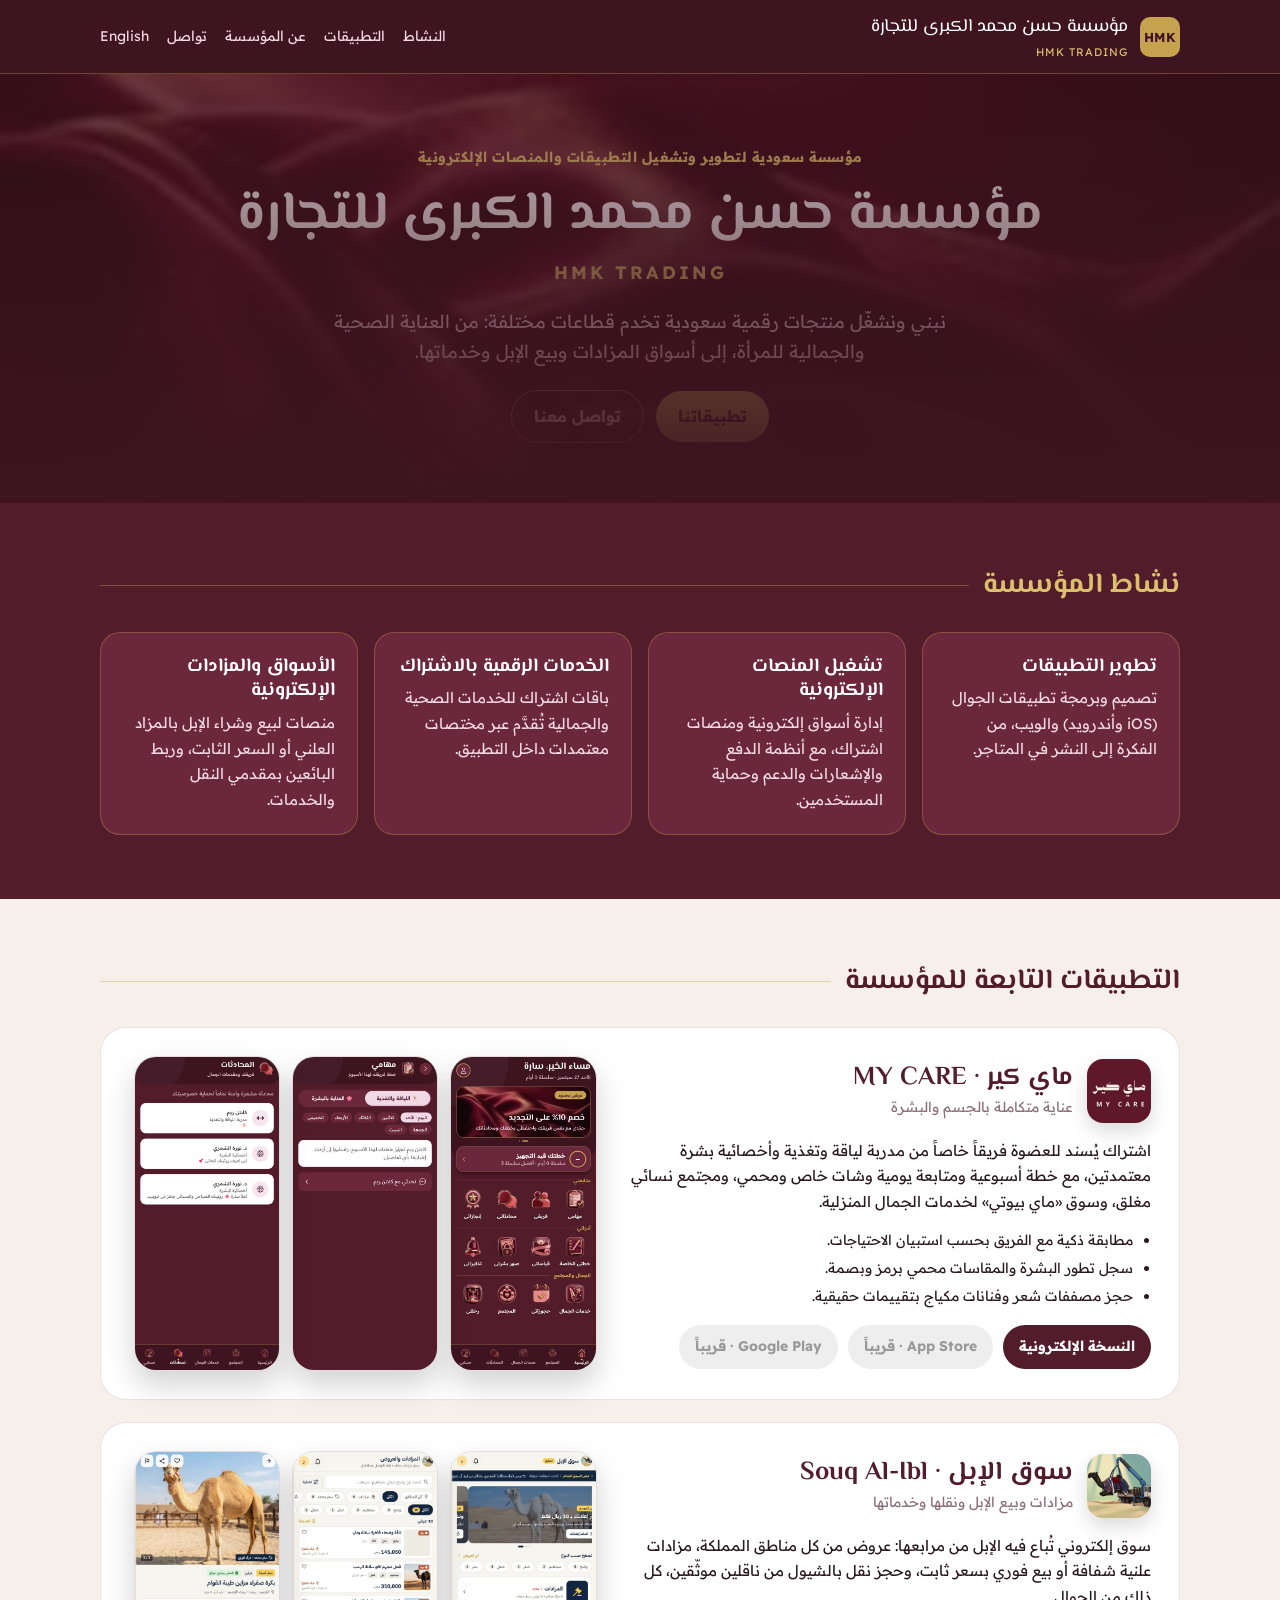
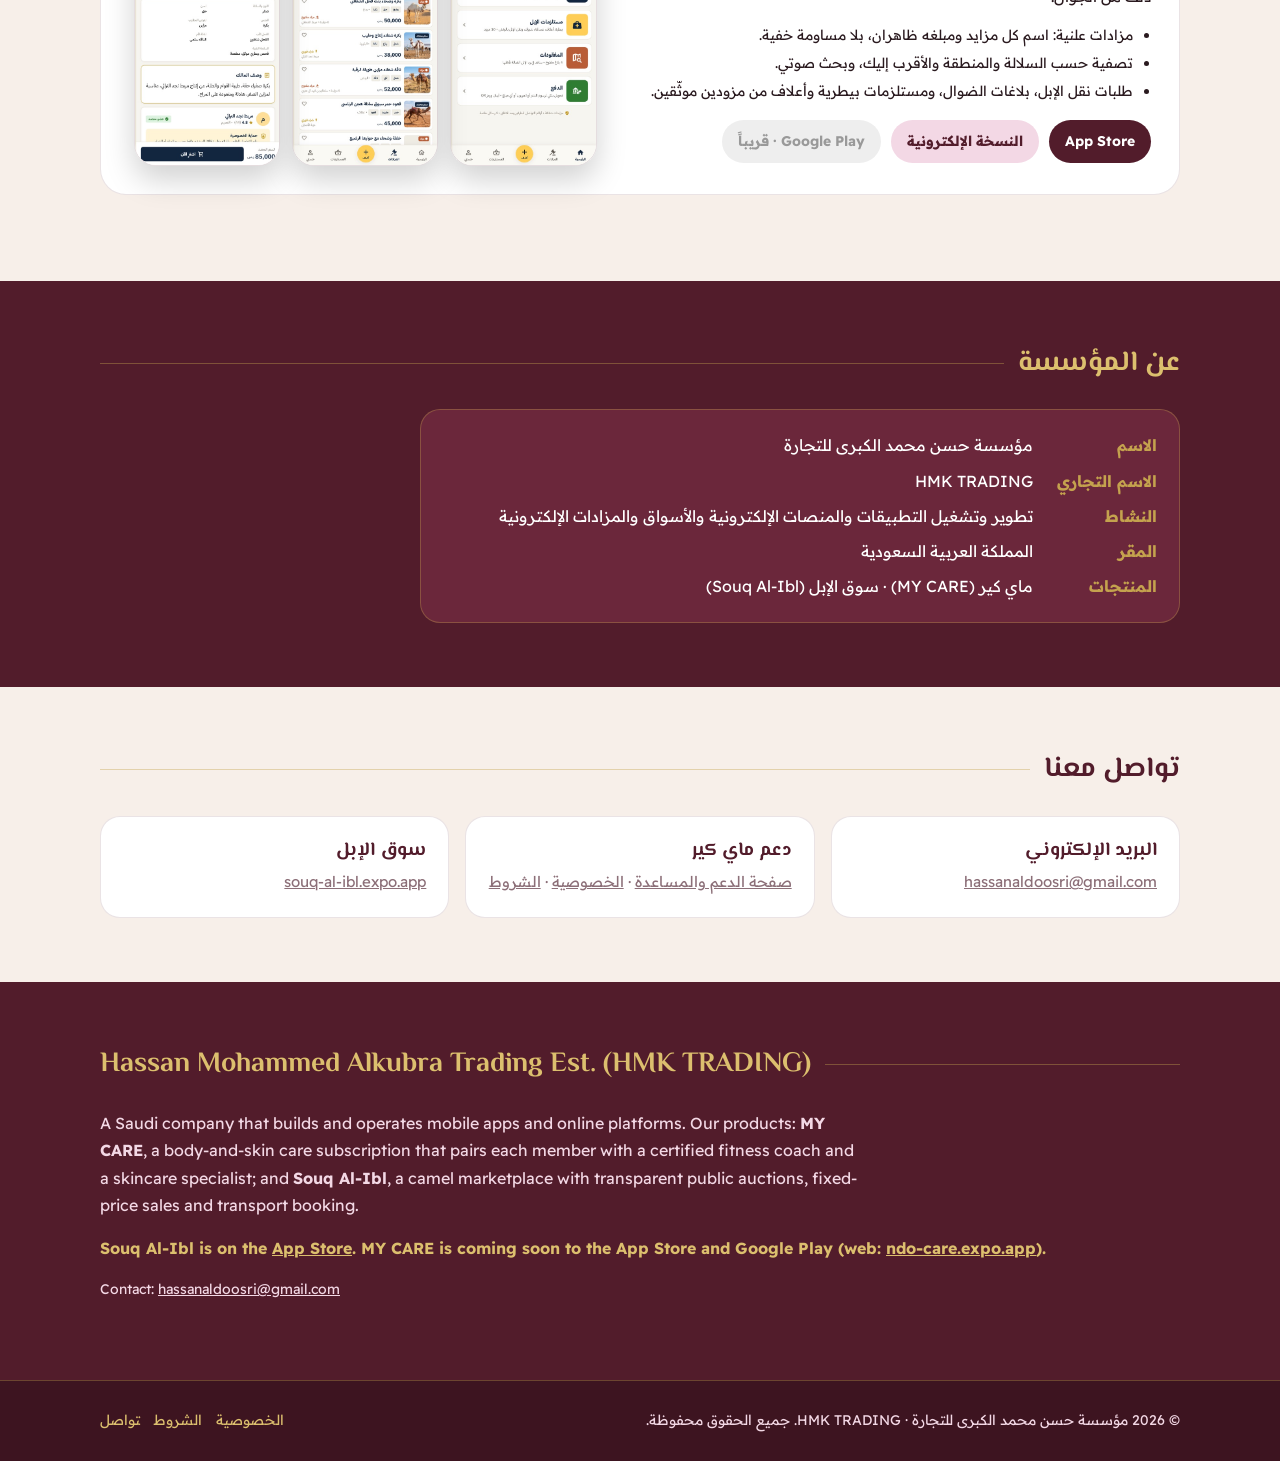
==== index.html @ 89fdd9a2 "Company website: HMK TRADING (Hassan Mohammed Alkubra Trading Est.) with MY CARE and Souq Al-Ibl Co-" ====
<!DOCTYPE html>
<html lang="ar" dir="rtl">
<head>
  <meta charset="utf-8" />
  <meta name="viewport" content="width=device-width, initial-scale=1" />
  <title>مؤسسة حسن محمد الكبرى للتجارة | HMK TRADING</title>
  <meta name="description" content="مؤسسة حسن محمد الكبرى للتجارة (HMK TRADING)، مؤسسة سعودية تطوّر وتشغّل التطبيقات والمنصات الإلكترونية: ماي كير للعناية بالجسم والبشرة، وسوق الإبل للمزادات وبيع الإبل." />
  <link rel="icon" href="assets/favicon.png" />
  <meta property="og:title" content="مؤسسة حسن محمد الكبرى للتجارة | HMK TRADING" />
  <meta property="og:description" content="مؤسسة سعودية تطوّر وتشغّل التطبيقات والمنصات الإلكترونية: ماي كير وسوق الإبل." />
  <meta property="og:image" content="assets/icon.png" />
  <link rel="preconnect" href="https://fonts.googleapis.com" />
  <link href="https://fonts.googleapis.com/css2?family=El+Messiri:wght@700&family=Readex+Pro:wght@400;500;700&display=swap" rel="stylesheet" />
  <style>
    :root { --wine:#521C2B; --wine-deep:#3D1420; --wine-mid:#6B273B; --gold:#C4A24E; --gold-light:#DCBF6E; --pink:#F3D8E5; --cream:#F7EFE9; --ink:#2A1A1F; --muted:#8C6F78; --sand:#8B6B3F; }
    * { box-sizing:border-box; }
    html { scroll-behavior:smooth; }
    body { margin:0; font-family:'Readex Pro', system-ui, sans-serif; color:#fff; background:var(--wine); line-height:1.7; }
    a { color:inherit; }
    h1,h2,h3 { font-family:'El Messiri', 'Readex Pro', sans-serif; margin:0; line-height:1.3; }
    .wrap { width:min(1080px, 100% - 32px); margin-inline:auto; }
    header { position:sticky; top:0; z-index:9; background:rgba(61,20,32,.92); backdrop-filter:blur(8px); border-bottom:1px solid rgba(196,162,78,.35); }
    header .wrap { display:flex; align-items:center; justify-content:space-between; gap:16px; padding:12px 0; }
    .brand { display:flex; align-items:center; gap:12px; font-family:'El Messiri'; font-size:18px; }
    .brand small { display:block; font-family:'Readex Pro'; font-size:11px; color:var(--gold-light); letter-spacing:1px; }
    .brand .mark { width:40px; height:40px; border-radius:10px; background:var(--gold); color:var(--wine-deep); display:grid; place-items:center; font-family:'Readex Pro'; font-weight:700; font-size:13px; letter-spacing:.5px; }
    nav { display:flex; gap:18px; font-size:14px; flex-wrap:wrap; }
    nav a { text-decoration:none; color:var(--pink); }
    nav a:hover { color:var(--gold-light); }
    .hero { position:relative; overflow:hidden; background:var(--wine-deep); }
    .hero::before { content:""; position:absolute; inset:0; background:url(assets/silk.jpg) center/cover; opacity:.3; }
    .hero::after { content:""; position:absolute; inset:0; background:linear-gradient(180deg, rgba(61,20,32,.25), var(--wine-deep)); }
    .hero .wrap { position:relative; padding:72px 0 60px; text-align:center; }
    .hero h1 { font-size:clamp(30px, 4.6vw, 54px); color:#fff; }
    .hero .en-name { font-family:'Readex Pro'; font-weight:700; letter-spacing:3px; color:var(--gold-light); font-size:clamp(14px, 1.6vw, 18px); margin-top:8px; }
    .hero p { font-size:18px; color:var(--pink); max-width:640px; margin:18px auto 0; }
    .eyebrow { color:var(--gold-light); font-weight:700; letter-spacing:.5px; font-size:14px; margin-bottom:10px; }
    .cta { display:inline-flex; align-items:center; gap:8px; background:var(--gold); color:var(--wine-deep); font-weight:700; text-decoration:none; padding:12px 22px; border-radius:999px; margin-top:22px; }
    .cta.ghost { background:transparent; color:var(--pink); border:1px solid rgba(243,216,229,.5); margin-inline-start:8px; }
    section { padding:64px 0; }
    .title { display:flex; align-items:center; gap:14px; margin-bottom:28px; }
    .title h2 { font-size:28px; color:var(--gold-light); white-space:nowrap; }
    .title::after { content:""; flex:1; height:1px; background:rgba(196,162,78,.4); }
    .grid { display:grid; grid-template-columns:repeat(auto-fit, minmax(240px, 1fr)); gap:16px; }
    .card { background:var(--wine-mid); border:1px solid rgba(196,162,78,.35); border-radius:20px; padding:22px; }
    .card h3 { font-size:19px; color:#fff; margin-bottom:6px; }
    .card p { margin:0; color:var(--pink); font-size:15px; }
    .light { background:var(--cream); color:var(--ink); }
    .light .title h2 { color:var(--wine); }
    .light .card { background:#fff; border-color:rgba(82,28,43,.12); }
    .light .card h3 { color:var(--wine); }
    .light .card p { color:var(--muted); }
    /* apps */
    .app { display:grid; grid-template-columns:1.05fr .95fr; gap:28px; align-items:center; background:#fff; border:1px solid rgba(82,28,43,.12); border-radius:26px; padding:28px; margin-bottom:22px; }
    .app.alt { direction:rtl; }
    .app .head { display:flex; align-items:center; gap:14px; margin-bottom:10px; }
    .app .head img { width:64px; height:64px; border-radius:16px; box-shadow:0 8px 20px rgba(0,0,0,.15); }
    .app h3 { font-size:26px; color:var(--wine); }
    .app .sub { color:var(--muted); font-size:14px; margin:0; }
    .app p { color:var(--ink); font-size:15px; }
    .app ul { margin:10px 0 0; padding-inline-start:18px; color:var(--ink); font-size:14px; }
    .app li { margin:4px 0; }
    .links { display:flex; gap:10px; flex-wrap:wrap; margin-top:16px; }
    .btn { display:inline-flex; align-items:center; gap:8px; text-decoration:none; padding:10px 16px; border-radius:999px; font-weight:700; font-size:14px; background:var(--wine); color:#fff; }
    .btn.soft { background:var(--pink); color:var(--wine); }
    .btn.disabled { background:#eee; color:#999; }
    .shots { display:flex; gap:12px; justify-content:center; }
    .shots img { width:31%; max-width:180px; border-radius:22px; border:1px solid rgba(82,28,43,.15); box-shadow:0 14px 30px rgba(0,0,0,.18); }
    dl { display:grid; grid-template-columns:max-content 1fr; gap:8px 24px; margin:0; }
    dt { color:var(--gold); font-weight:700; }
    dd { margin:0; }
    .en { direction:ltr; text-align:left; }
    footer { background:var(--wine-deep); border-top:1px solid rgba(196,162,78,.35); padding:28px 0; font-size:14px; color:var(--pink); }
    footer .wrap { display:flex; justify-content:space-between; gap:12px; flex-wrap:wrap; }
    footer a { color:var(--gold-light); text-decoration:none; margin-inline-start:14px; }
    @media (max-width:820px) { .app { grid-template-columns:1fr; } nav { display:none; } .shots img { width:30%; } }
  </style>
</head>
<body>
  <header>
    <div class="wrap">
      <div class="brand"><div class="mark">HMK</div><div>مؤسسة حسن محمد الكبرى للتجارة<small>HMK TRADING</small></div></div>
      <nav>
        <a href="#activity">النشاط</a>
        <a href="#apps">التطبيقات</a>
        <a href="#company">عن المؤسسة</a>
        <a href="#contact">تواصل</a>
        <a href="#en">English</a>
      </nav>
    </div>
  </header>

  <div class="hero">
    <div class="wrap">
      <div class="eyebrow">مؤسسة سعودية لتطوير وتشغيل التطبيقات والمنصات الإلكترونية</div>
      <h1>مؤسسة حسن محمد الكبرى للتجارة</h1>
      <div class="en-name">HMK TRADING</div>
      <p>نبني ونشغّل منتجات رقمية سعودية تخدم قطاعات مختلفة: من العناية الصحية والجمالية للمرأة، إلى أسواق المزادات وبيع الإبل وخدماتها.</p>
      <a class="cta" href="#apps">تطبيقاتنا</a>
      <a class="cta ghost" href="#contact">تواصل معنا</a>
    </div>
  </div>

  <section id="activity">
    <div class="wrap">
      <div class="title"><h2>نشاط المؤسسة</h2></div>
      <div class="grid">
        <div class="card"><h3>تطوير التطبيقات</h3><p>تصميم وبرمجة تطبيقات الجوال (iOS وأندرويد) والويب، من الفكرة إلى النشر في المتاجر.</p></div>
        <div class="card"><h3>تشغيل المنصات الإلكترونية</h3><p>إدارة أسواق إلكترونية ومنصات اشتراك، مع أنظمة الدفع والإشعارات والدعم وحماية المستخدمين.</p></div>
        <div class="card"><h3>الخدمات الرقمية بالاشتراك</h3><p>باقات اشتراك للخدمات الصحية والجمالية تُقدَّم عبر مختصات معتمدات داخل التطبيق.</p></div>
        <div class="card"><h3>الأسواق والمزادات الإلكترونية</h3><p>منصات لبيع وشراء الإبل بالمزاد العلني أو السعر الثابت، وربط البائعين بمقدمي النقل والخدمات.</p></div>
      </div>
    </div>
  </section>

  <section id="apps" class="light">
    <div class="wrap">
      <div class="title"><h2>التطبيقات التابعة للمؤسسة</h2></div>

      <div class="app">
        <div>
          <div class="head"><img src="assets/icon.png" alt="" /><div><h3>ماي كير · MY CARE</h3><p class="sub">عناية متكاملة بالجسم والبشرة</p></div></div>
          <p>اشتراك يُسند للعضوة فريقاً خاصاً من مدربة لياقة وتغذية وأخصائية بشرة معتمدتين، مع خطة أسبوعية ومتابعة يومية وشات خاص ومحمي، ومجتمع نسائي مغلق، وسوق «ماي بيوتي» لخدمات الجمال المنزلية.</p>
          <ul>
            <li>مطابقة ذكية مع الفريق بحسب استبيان الاحتياجات.</li>
            <li>سجل تطور البشرة والمقاسات محمي برمز وبصمة.</li>
            <li>حجز مصففات شعر وفنانات مكياج بتقييمات حقيقية.</li>
          </ul>
          <div class="links">
            <a class="btn" href="https://ndo-care.expo.app" target="_blank" rel="noopener">النسخة الإلكترونية</a>
            <span class="btn disabled">App Store · قريباً</span>
            <span class="btn disabled">Google Play · قريباً</span>
          </div>
        </div>
        <div class="shots">
          <img src="assets/01-home.jpg" alt="ماي كير: الرئيسية" loading="lazy" />
          <img src="assets/02-tasks.jpg" alt="ماي كير: مهام اليوم" loading="lazy" />
          <img src="assets/06-chat.jpg" alt="ماي كير: الشات" loading="lazy" />
        </div>
      </div>

      <div class="app">
        <div>
          <div class="head"><img src="assets/souq-icon.jpg" alt="" /><div><h3>سوق الإبل · Souq Al-Ibl</h3><p class="sub">مزادات وبيع الإبل ونقلها وخدماتها</p></div></div>
          <p>سوق إلكتروني تُباع فيه الإبل من مرابعها: عروض من كل مناطق المملكة، مزادات علنية شفافة أو بيع فوري بسعر ثابت، وحجز نقل بالشيول من ناقلين موثّقين، كل ذلك من الجوال.</p>
          <ul>
            <li>مزادات علنية: اسم كل مزايد ومبلغه ظاهران، بلا مساومة خفية.</li>
            <li>تصفية حسب السلالة والمنطقة والأقرب إليك، وبحث صوتي.</li>
            <li>طلبات نقل الإبل، بلاغات الضوال، ومستلزمات بيطرية وأعلاف من مزودين موثّقين.</li>
          </ul>
          <div class="links">
            <a class="btn" href="https://apps.apple.com/sa/app/souq-al-ibl-camel-auctions/id6810638020" target="_blank" rel="noopener">App Store</a>
            <a class="btn soft" href="https://souq-al-ibl.expo.app" target="_blank" rel="noopener">النسخة الإلكترونية</a>
            <span class="btn disabled">Google Play · قريباً</span>
          </div>
        </div>
        <div class="shots">
          <img src="assets/souq-01.jpg" alt="سوق الإبل: الرئيسية" loading="lazy" />
          <img src="assets/souq-02.jpg" alt="سوق الإبل: المزادات" loading="lazy" />
          <img src="assets/souq-03.jpg" alt="سوق الإبل: إضافة عرض" loading="lazy" />
        </div>
      </div>
    </div>
  </section>

  <section id="company">
    <div class="wrap">
      <div class="title"><h2>عن المؤسسة</h2></div>
      <div class="card" style="max-width:760px;">
        <dl>
          <dt>الاسم</dt><dd>مؤسسة حسن محمد الكبرى للتجارة</dd>
          <dt>الاسم التجاري</dt><dd>HMK TRADING</dd>
          <dt>النشاط</dt><dd>تطوير وتشغيل التطبيقات والمنصات الإلكترونية والأسواق والمزادات الإلكترونية</dd>
          <dt>المقر</dt><dd>المملكة العربية السعودية</dd>
          <dt>المنتجات</dt><dd>ماي كير (MY CARE) · سوق الإبل (Souq Al-Ibl)</dd>
        </dl>
      </div>
    </div>
  </section>

  <section id="contact" class="light">
    <div class="wrap">
      <div class="title"><h2>تواصل معنا</h2></div>
      <div class="grid">
        <div class="card"><h3>البريد الإلكتروني</h3><p><a href="mailto:hassanaldoosri@gmail.com">hassanaldoosri@gmail.com</a></p></div>
        <div class="card"><h3>دعم ماي كير</h3><p><a href="https://ndo-care.expo.app/support" target="_blank" rel="noopener">صفحة الدعم والمساعدة</a> · <a href="https://ndo-care.expo.app/privacy" target="_blank" rel="noopener">الخصوصية</a> · <a href="https://ndo-care.expo.app/terms" target="_blank" rel="noopener">الشروط</a></p></div>
        <div class="card"><h3>سوق الإبل</h3><p><a href="https://souq-al-ibl.expo.app" target="_blank" rel="noopener">souq-al-ibl.expo.app</a></p></div>
      </div>
    </div>
  </section>

  <section id="en" class="en">
    <div class="wrap">
      <div class="title"><h2>Hassan Mohammed Alkubra Trading Est. (HMK TRADING)</h2></div>
      <p style="max-width:760px; color:var(--pink); margin:0 0 12px;">A Saudi company that builds and operates mobile apps and online platforms. Our products: <strong>MY CARE</strong>, a body-and-skin care subscription that pairs each member with a certified fitness coach and a skincare specialist; and <strong>Souq Al-Ibl</strong>, a camel marketplace with transparent public auctions, fixed-price sales and transport booking.</p>
      <p style="color:var(--gold-light); font-weight:700;">Souq Al-Ibl is on the <a href="https://apps.apple.com/sa/app/souq-al-ibl-camel-auctions/id6810638020">App Store</a>. MY CARE is coming soon to the App Store and Google Play (web: <a href="https://ndo-care.expo.app">ndo-care.expo.app</a>).</p>
      <p style="color:var(--pink); font-size:14px;">Contact: <a href="mailto:hassanaldoosri@gmail.com">hassanaldoosri@gmail.com</a></p>
    </div>
  </section>

  <footer>
    <div class="wrap">
      <span>© 2026 مؤسسة حسن محمد الكبرى للتجارة · HMK TRADING. جميع الحقوق محفوظة.</span>
      <span><a href="https://ndo-care.expo.app/privacy">الخصوصية</a><a href="https://ndo-care.expo.app/terms">الشروط</a><a href="#contact">تواصل</a></span>
    </div>
  </footer>
</body>
</html>
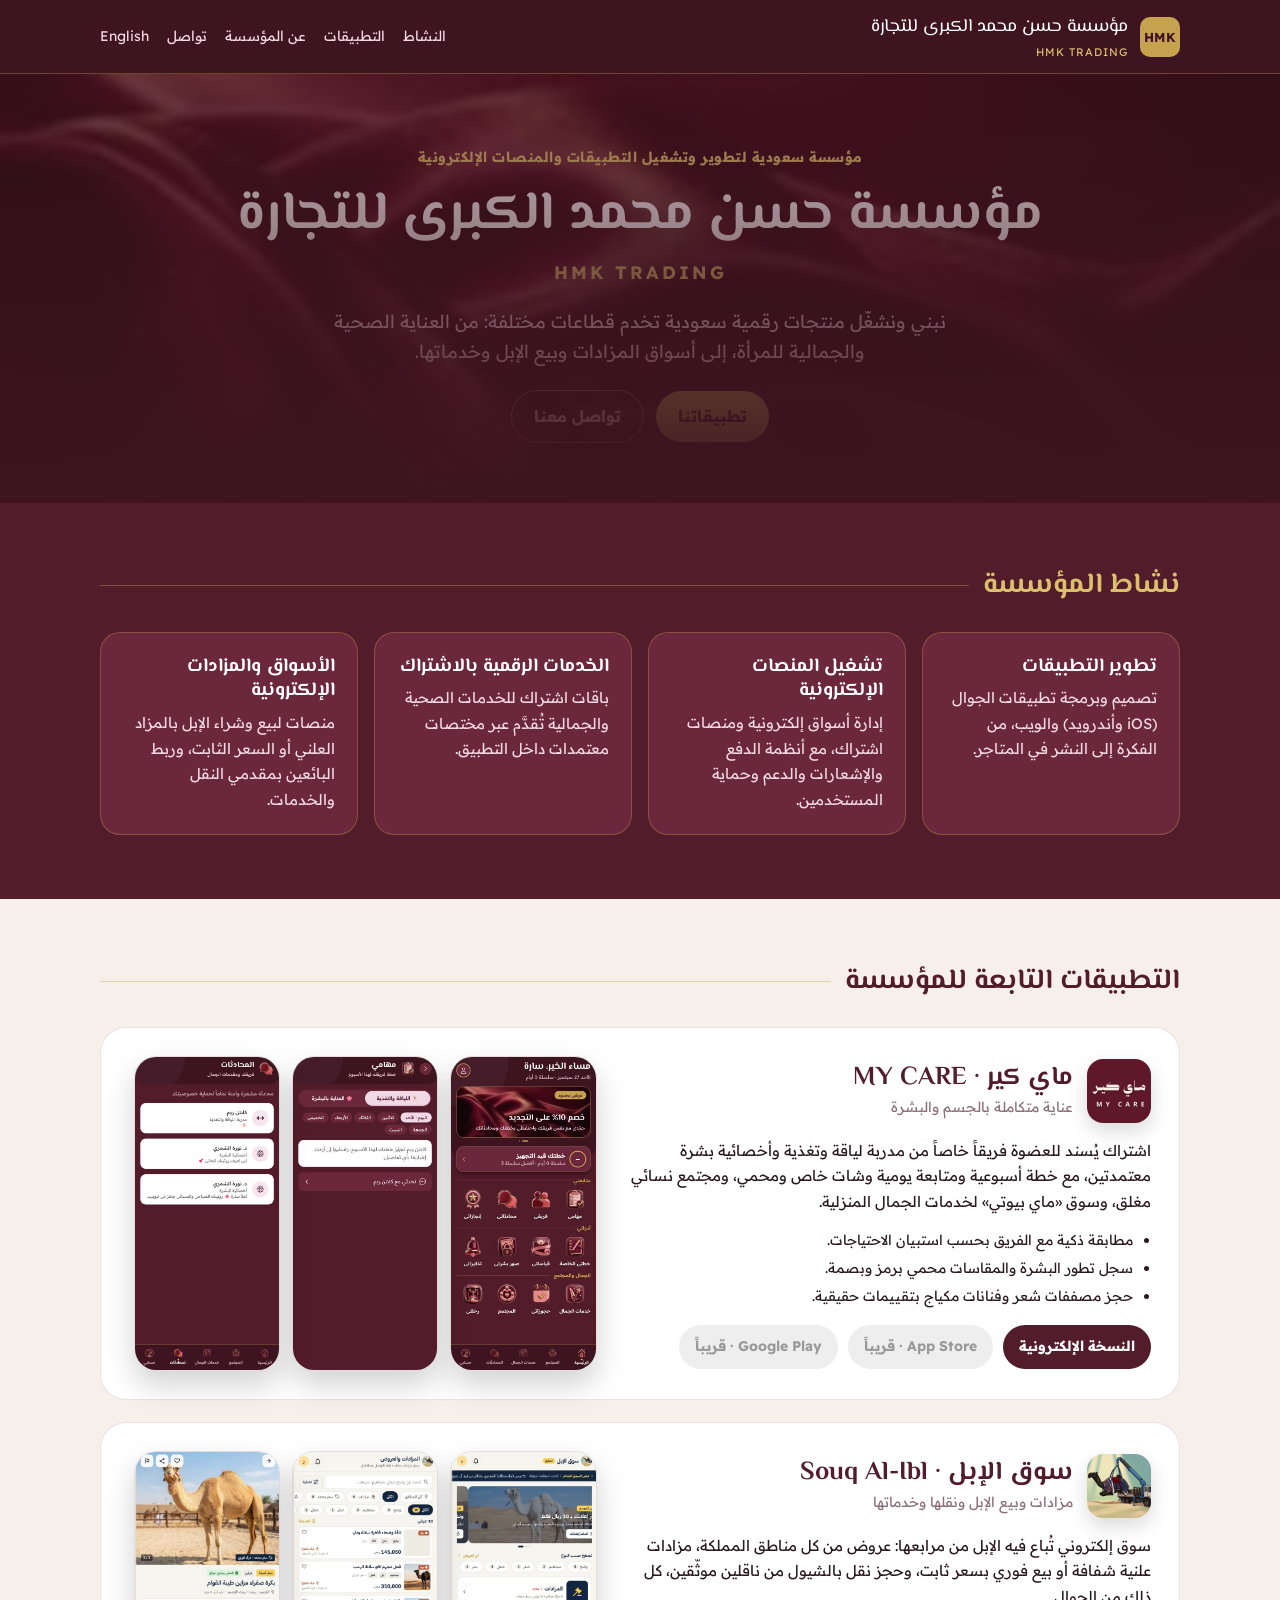
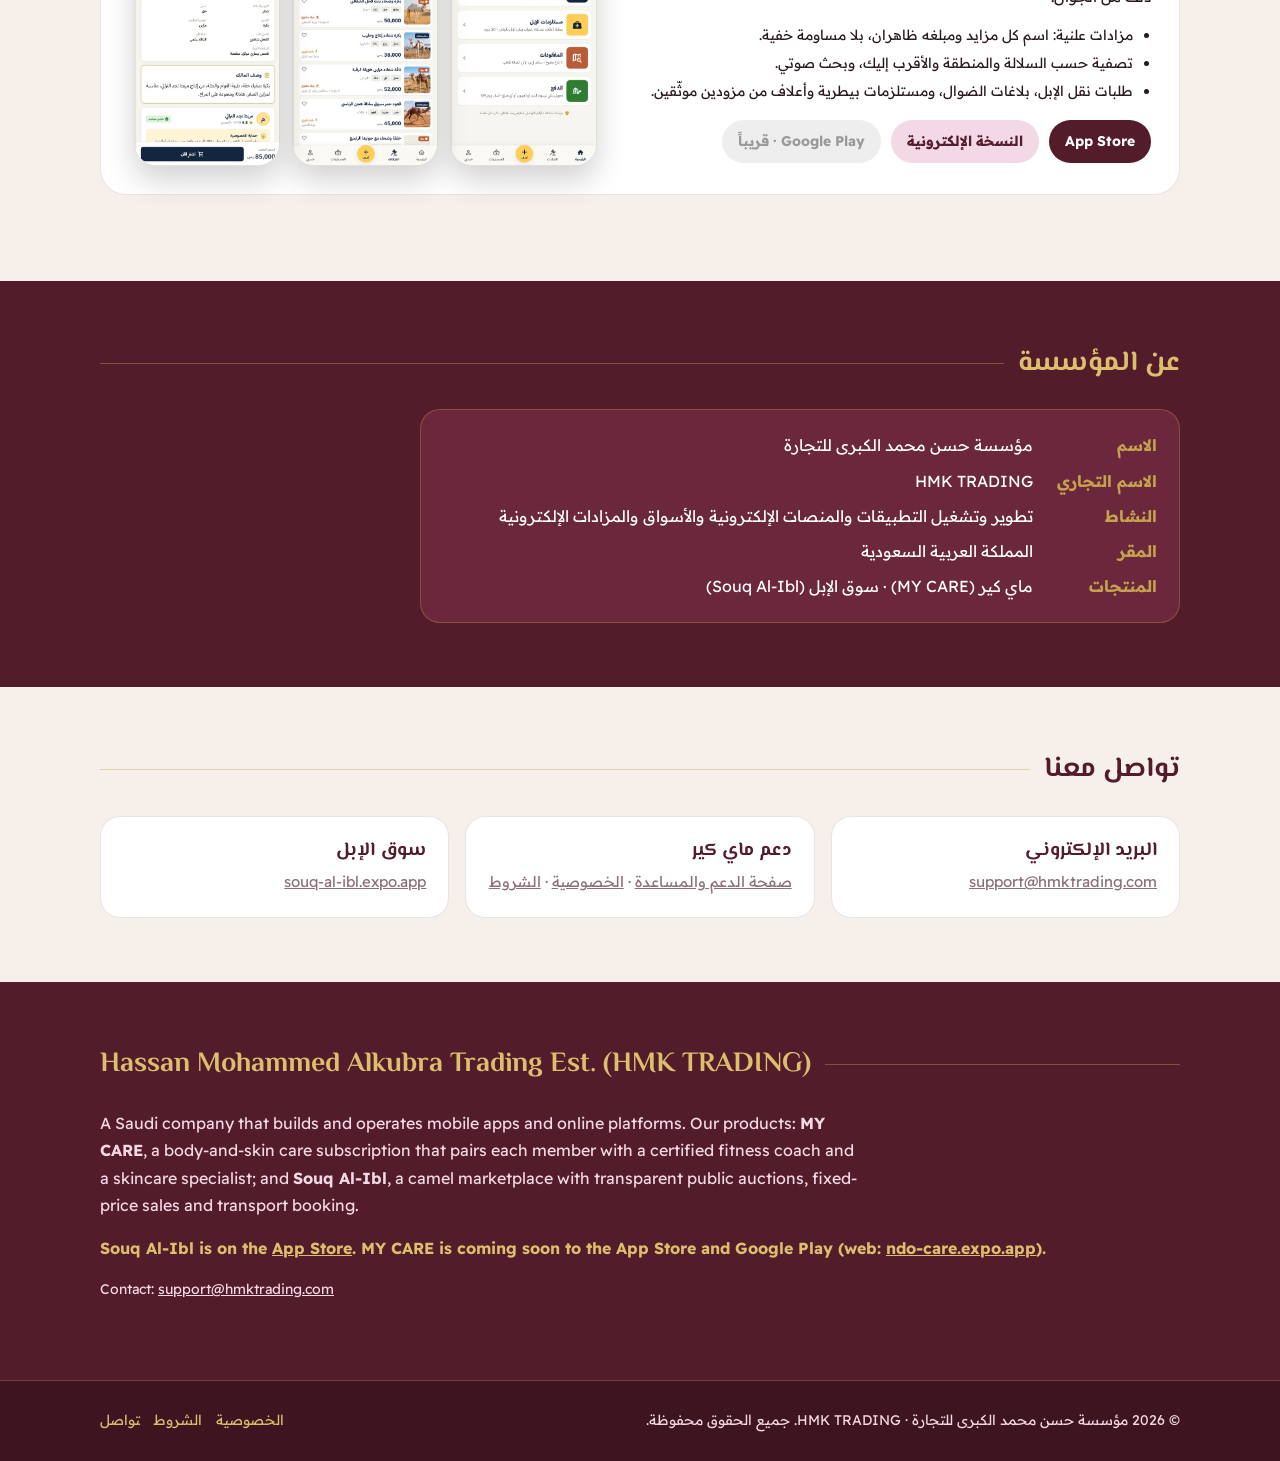
==== commit a46b589e: "Contact email: support@hmktrading.com" ====
--- a/index.html
+++ b/index.html
@@ -182,7 +182,7 @@
     <div class="wrap">
       <div class="title"><h2>تواصل معنا</h2></div>
       <div class="grid">
-        <div class="card"><h3>البريد الإلكتروني</h3><p><a href="mailto:hassanaldoosri@gmail.com">hassanaldoosri@gmail.com</a></p></div>
+        <div class="card"><h3>البريد الإلكتروني</h3><p><a href="mailto:support@hmktrading.com">support@hmktrading.com</a></p></div>
         <div class="card"><h3>دعم ماي كير</h3><p><a href="https://ndo-care.expo.app/support" target="_blank" rel="noopener">صفحة الدعم والمساعدة</a> · <a href="https://ndo-care.expo.app/privacy" target="_blank" rel="noopener">الخصوصية</a> · <a href="https://ndo-care.expo.app/terms" target="_blank" rel="noopener">الشروط</a></p></div>
         <div class="card"><h3>سوق الإبل</h3><p><a href="https://souq-al-ibl.expo.app" target="_blank" rel="noopener">souq-al-ibl.expo.app</a></p></div>
       </div>
@@ -194,7 +194,7 @@
       <div class="title"><h2>Hassan Mohammed Alkubra Trading Est. (HMK TRADING)</h2></div>
       <p style="max-width:760px; color:var(--pink); margin:0 0 12px;">A Saudi company that builds and operates mobile apps and online platforms. Our products: <strong>MY CARE</strong>, a body-and-skin care subscription that pairs each member with a certified fitness coach and a skincare specialist; and <strong>Souq Al-Ibl</strong>, a camel marketplace with transparent public auctions, fixed-price sales and transport booking.</p>
       <p style="color:var(--gold-light); font-weight:700;">Souq Al-Ibl is on the <a href="https://apps.apple.com/sa/app/souq-al-ibl-camel-auctions/id6810638020">App Store</a>. MY CARE is coming soon to the App Store and Google Play (web: <a href="https://ndo-care.expo.app">ndo-care.expo.app</a>).</p>
-      <p style="color:var(--pink); font-size:14px;">Contact: <a href="mailto:hassanaldoosri@gmail.com">hassanaldoosri@gmail.com</a></p>
+      <p style="color:var(--pink); font-size:14px;">Contact: <a href="mailto:support@hmktrading.com">support@hmktrading.com</a></p>
     </div>
   </section>
 
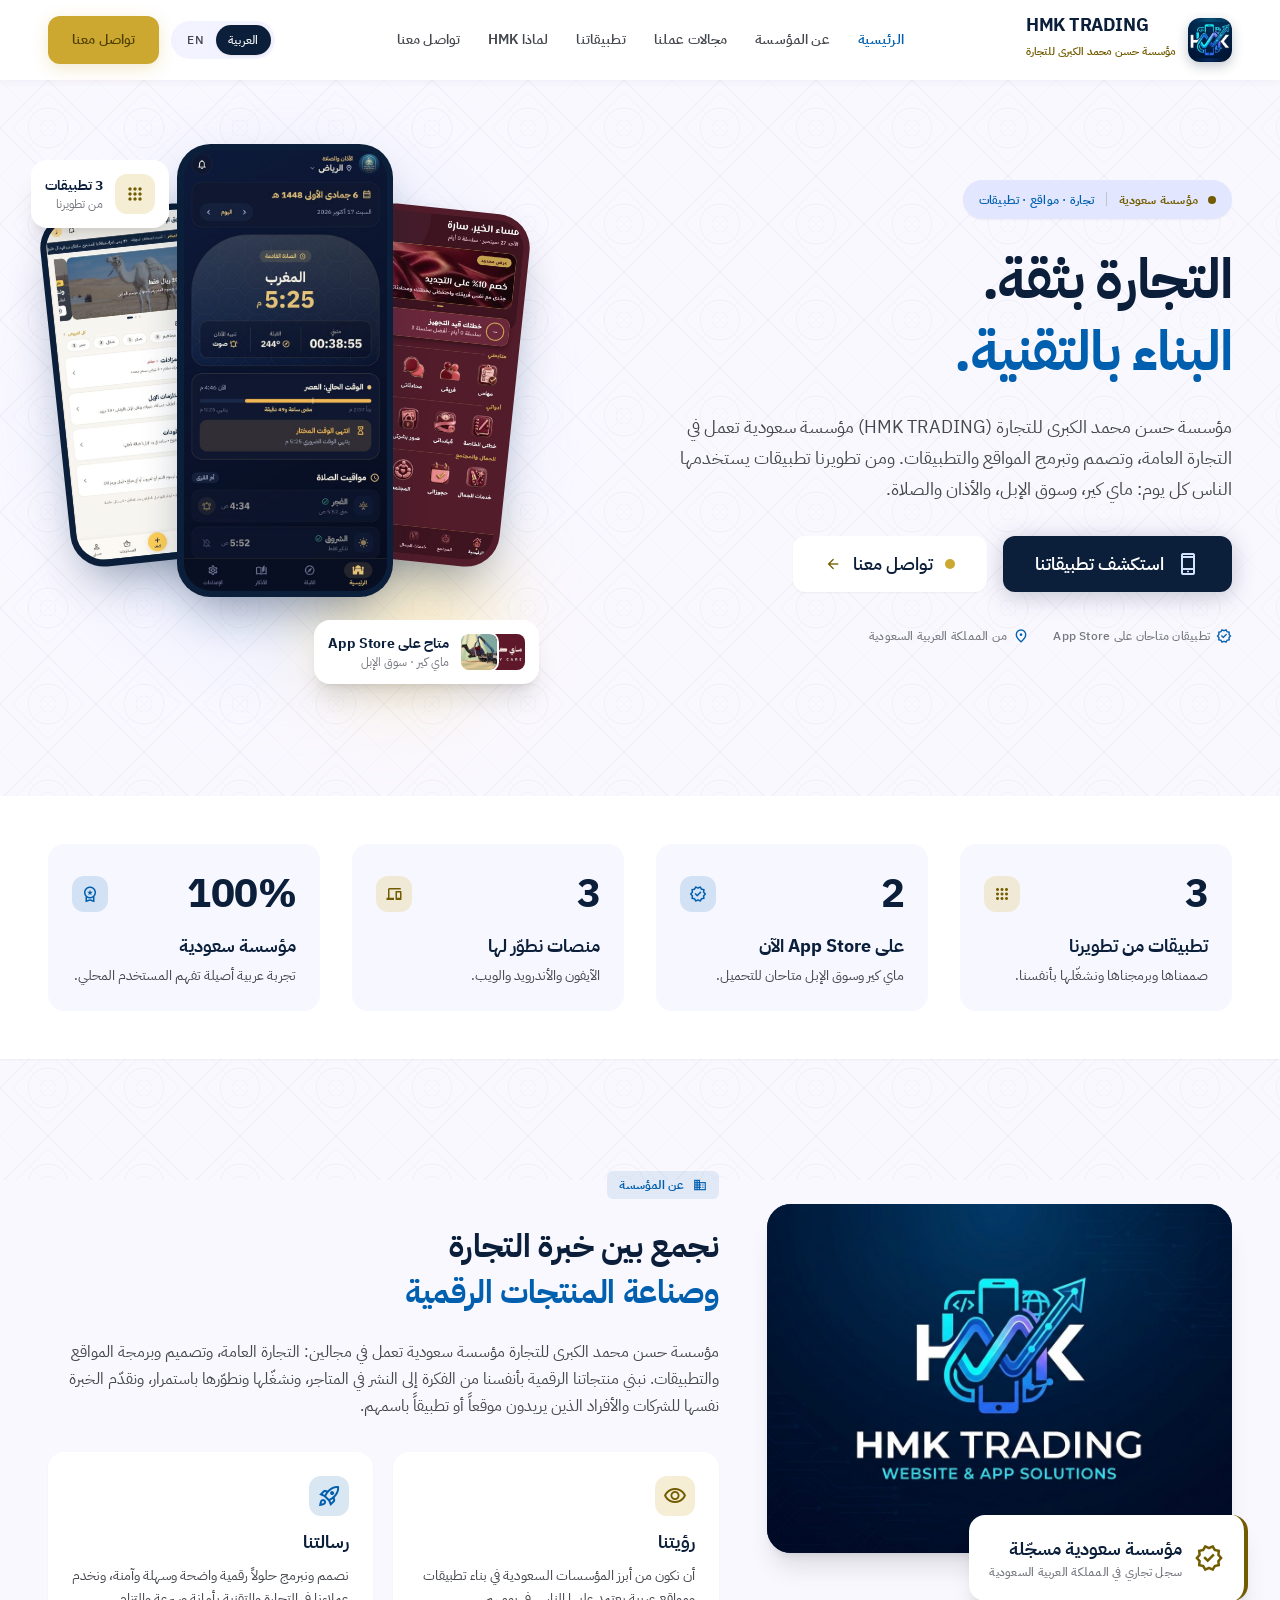
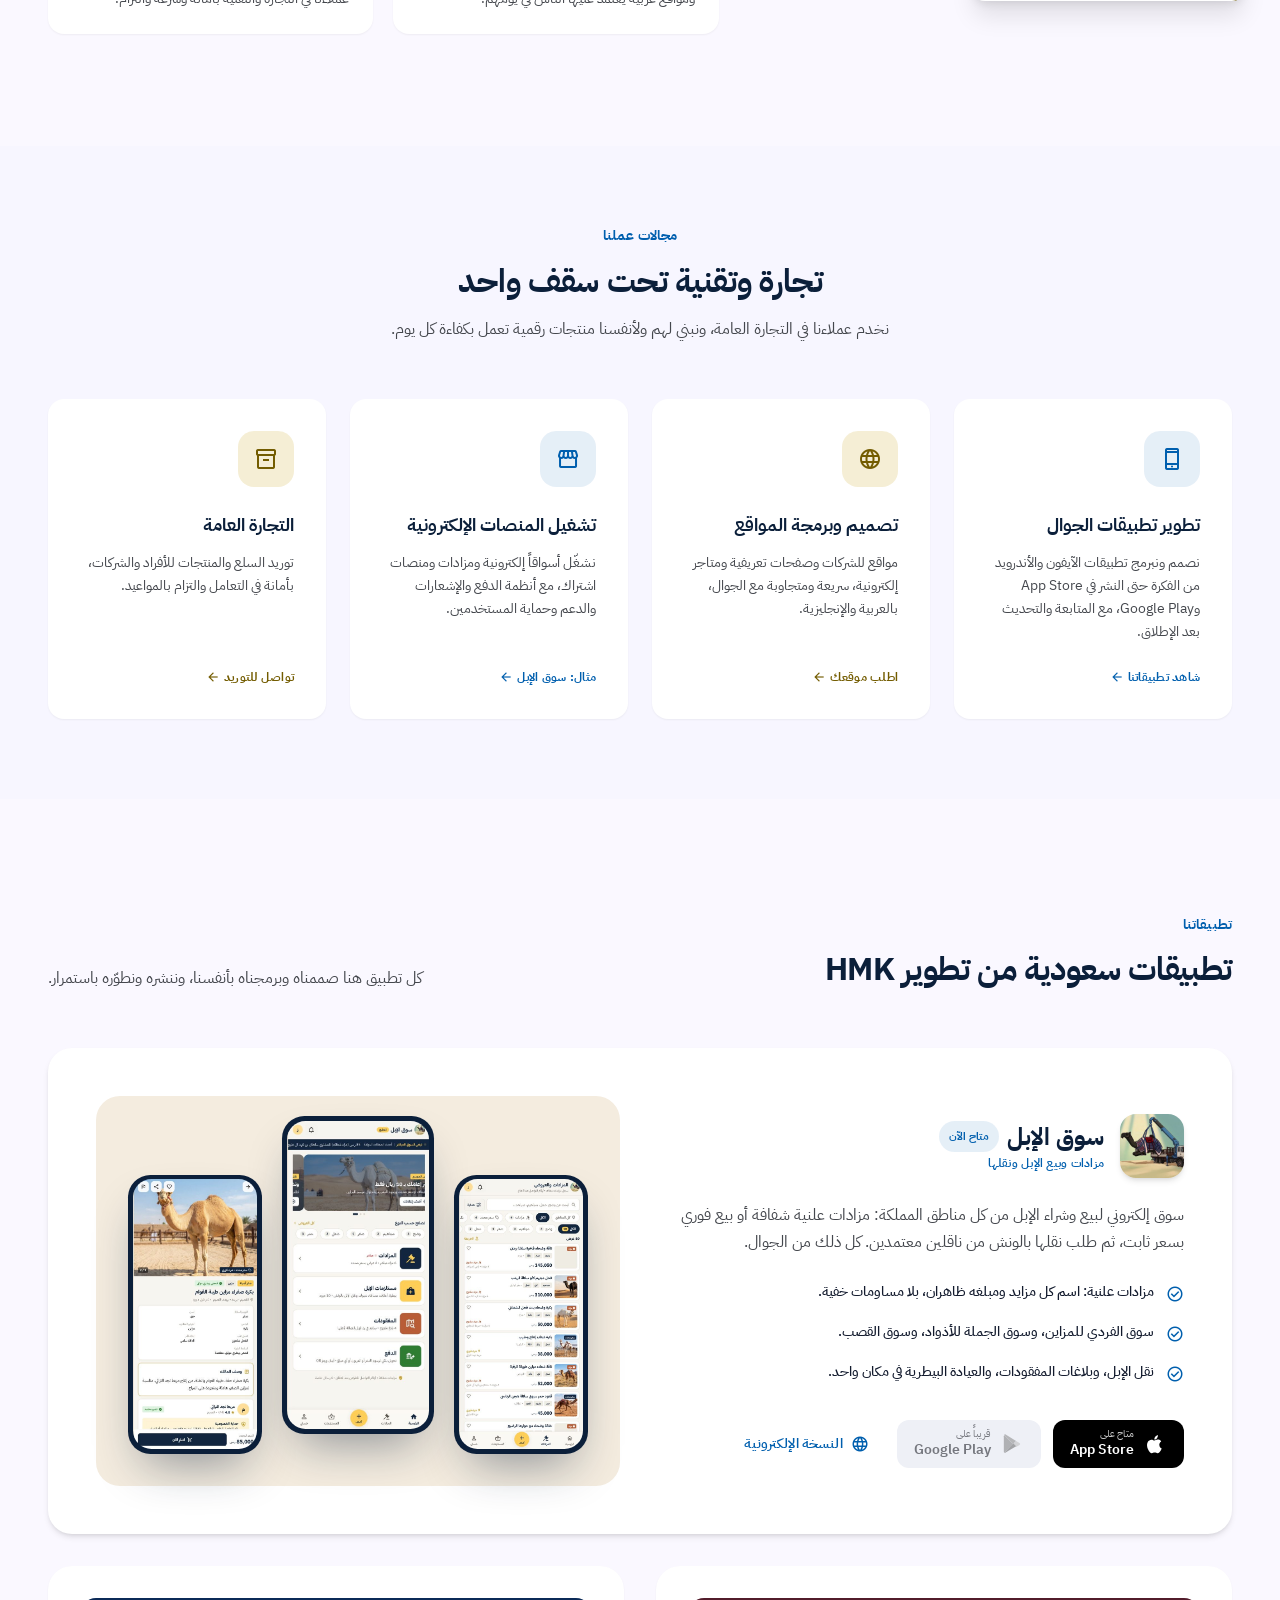
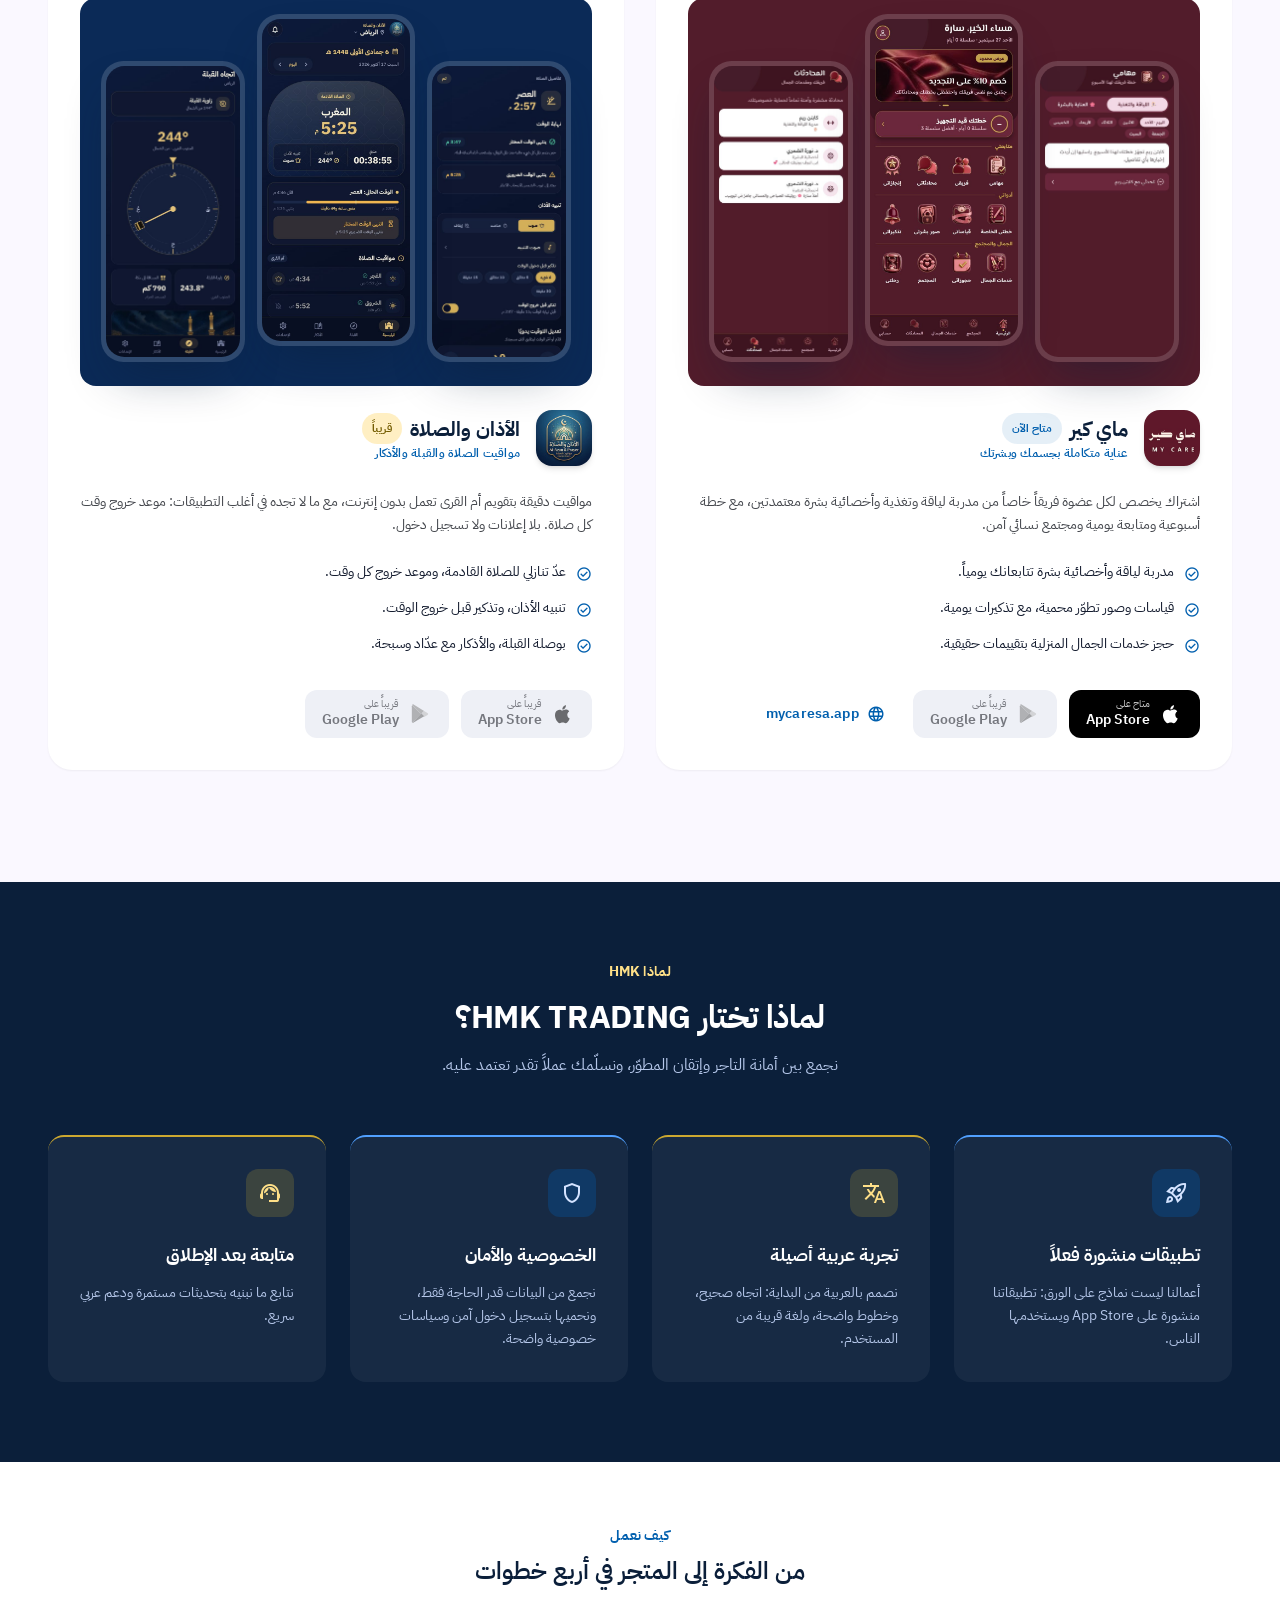
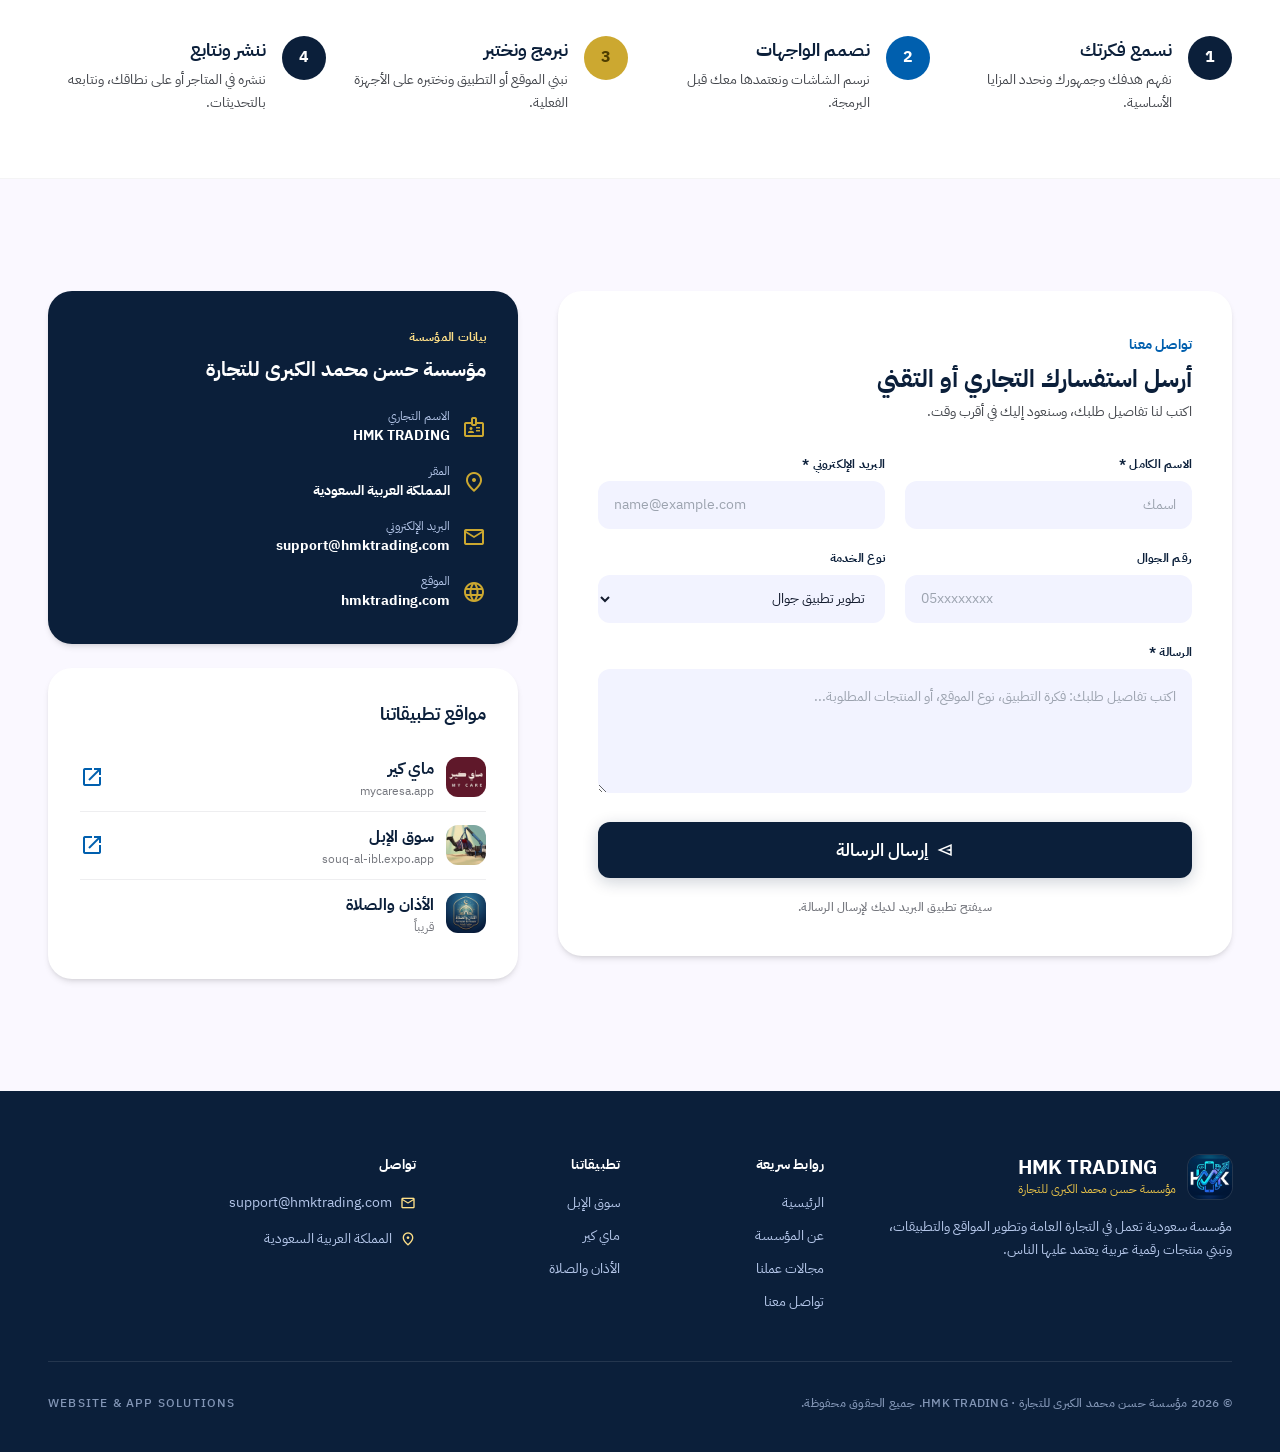
==== commit 0201a796: "New HMK TRADING website from the Stitch design Bilingual (Arabic/English) landing page: company over" ====
--- a/index.html
+++ b/index.html
@@ -1,208 +1,770 @@
 <!DOCTYPE html>
 <html lang="ar" dir="rtl">
 <head>
-  <meta charset="utf-8" />
-  <meta name="viewport" content="width=device-width, initial-scale=1" />
-  <title>مؤسسة حسن محمد الكبرى للتجارة | HMK TRADING</title>
-  <meta name="description" content="مؤسسة حسن محمد الكبرى للتجارة (HMK TRADING)، مؤسسة سعودية تطوّر وتشغّل التطبيقات والمنصات الإلكترونية: ماي كير للعناية بالجسم والبشرة، وسوق الإبل للمزادات وبيع الإبل." />
-  <link rel="icon" href="assets/favicon.png" />
-  <meta property="og:title" content="مؤسسة حسن محمد الكبرى للتجارة | HMK TRADING" />
-  <meta property="og:description" content="مؤسسة سعودية تطوّر وتشغّل التطبيقات والمنصات الإلكترونية: ماي كير وسوق الإبل." />
-  <meta property="og:image" content="assets/icon.png" />
-  <link rel="preconnect" href="https://fonts.googleapis.com" />
-  <link href="https://fonts.googleapis.com/css2?family=El+Messiri:wght@700&family=Readex+Pro:wght@400;500;700&display=swap" rel="stylesheet" />
-  <style>
-    :root { --wine:#521C2B; --wine-deep:#3D1420; --wine-mid:#6B273B; --gold:#C4A24E; --gold-light:#DCBF6E; --pink:#F3D8E5; --cream:#F7EFE9; --ink:#2A1A1F; --muted:#8C6F78; --sand:#8B6B3F; }
-    * { box-sizing:border-box; }
-    html { scroll-behavior:smooth; }
-    body { margin:0; font-family:'Readex Pro', system-ui, sans-serif; color:#fff; background:var(--wine); line-height:1.7; }
-    a { color:inherit; }
-    h1,h2,h3 { font-family:'El Messiri', 'Readex Pro', sans-serif; margin:0; line-height:1.3; }
-    .wrap { width:min(1080px, 100% - 32px); margin-inline:auto; }
-    header { position:sticky; top:0; z-index:9; background:rgba(61,20,32,.92); backdrop-filter:blur(8px); border-bottom:1px solid rgba(196,162,78,.35); }
-    header .wrap { display:flex; align-items:center; justify-content:space-between; gap:16px; padding:12px 0; }
-    .brand { display:flex; align-items:center; gap:12px; font-family:'El Messiri'; font-size:18px; }
-    .brand small { display:block; font-family:'Readex Pro'; font-size:11px; color:var(--gold-light); letter-spacing:1px; }
-    .brand .mark { width:40px; height:40px; border-radius:10px; background:var(--gold); color:var(--wine-deep); display:grid; place-items:center; font-family:'Readex Pro'; font-weight:700; font-size:13px; letter-spacing:.5px; }
-    nav { display:flex; gap:18px; font-size:14px; flex-wrap:wrap; }
-    nav a { text-decoration:none; color:var(--pink); }
-    nav a:hover { color:var(--gold-light); }
-    .hero { position:relative; overflow:hidden; background:var(--wine-deep); }
-    .hero::before { content:""; position:absolute; inset:0; background:url(assets/silk.jpg) center/cover; opacity:.3; }
-    .hero::after { content:""; position:absolute; inset:0; background:linear-gradient(180deg, rgba(61,20,32,.25), var(--wine-deep)); }
-    .hero .wrap { position:relative; padding:72px 0 60px; text-align:center; }
-    .hero h1 { font-size:clamp(30px, 4.6vw, 54px); color:#fff; }
-    .hero .en-name { font-family:'Readex Pro'; font-weight:700; letter-spacing:3px; color:var(--gold-light); font-size:clamp(14px, 1.6vw, 18px); margin-top:8px; }
-    .hero p { font-size:18px; color:var(--pink); max-width:640px; margin:18px auto 0; }
-    .eyebrow { color:var(--gold-light); font-weight:700; letter-spacing:.5px; font-size:14px; margin-bottom:10px; }
-    .cta { display:inline-flex; align-items:center; gap:8px; background:var(--gold); color:var(--wine-deep); font-weight:700; text-decoration:none; padding:12px 22px; border-radius:999px; margin-top:22px; }
-    .cta.ghost { background:transparent; color:var(--pink); border:1px solid rgba(243,216,229,.5); margin-inline-start:8px; }
-    section { padding:64px 0; }
-    .title { display:flex; align-items:center; gap:14px; margin-bottom:28px; }
-    .title h2 { font-size:28px; color:var(--gold-light); white-space:nowrap; }
-    .title::after { content:""; flex:1; height:1px; background:rgba(196,162,78,.4); }
-    .grid { display:grid; grid-template-columns:repeat(auto-fit, minmax(240px, 1fr)); gap:16px; }
-    .card { background:var(--wine-mid); border:1px solid rgba(196,162,78,.35); border-radius:20px; padding:22px; }
-    .card h3 { font-size:19px; color:#fff; margin-bottom:6px; }
-    .card p { margin:0; color:var(--pink); font-size:15px; }
-    .light { background:var(--cream); color:var(--ink); }
-    .light .title h2 { color:var(--wine); }
-    .light .card { background:#fff; border-color:rgba(82,28,43,.12); }
-    .light .card h3 { color:var(--wine); }
-    .light .card p { color:var(--muted); }
-    /* apps */
-    .app { display:grid; grid-template-columns:1.05fr .95fr; gap:28px; align-items:center; background:#fff; border:1px solid rgba(82,28,43,.12); border-radius:26px; padding:28px; margin-bottom:22px; }
-    .app.alt { direction:rtl; }
-    .app .head { display:flex; align-items:center; gap:14px; margin-bottom:10px; }
-    .app .head img { width:64px; height:64px; border-radius:16px; box-shadow:0 8px 20px rgba(0,0,0,.15); }
-    .app h3 { font-size:26px; color:var(--wine); }
-    .app .sub { color:var(--muted); font-size:14px; margin:0; }
-    .app p { color:var(--ink); font-size:15px; }
-    .app ul { margin:10px 0 0; padding-inline-start:18px; color:var(--ink); font-size:14px; }
-    .app li { margin:4px 0; }
-    .links { display:flex; gap:10px; flex-wrap:wrap; margin-top:16px; }
-    .btn { display:inline-flex; align-items:center; gap:8px; text-decoration:none; padding:10px 16px; border-radius:999px; font-weight:700; font-size:14px; background:var(--wine); color:#fff; }
-    .btn.soft { background:var(--pink); color:var(--wine); }
-    .btn.disabled { background:#eee; color:#999; }
-    .shots { display:flex; gap:12px; justify-content:center; }
-    .shots img { width:31%; max-width:180px; border-radius:22px; border:1px solid rgba(82,28,43,.15); box-shadow:0 14px 30px rgba(0,0,0,.18); }
-    dl { display:grid; grid-template-columns:max-content 1fr; gap:8px 24px; margin:0; }
-    dt { color:var(--gold); font-weight:700; }
-    dd { margin:0; }
-    .en { direction:ltr; text-align:left; }
-    footer { background:var(--wine-deep); border-top:1px solid rgba(196,162,78,.35); padding:28px 0; font-size:14px; color:var(--pink); }
-    footer .wrap { display:flex; justify-content:space-between; gap:12px; flex-wrap:wrap; }
-    footer a { color:var(--gold-light); text-decoration:none; margin-inline-start:14px; }
-    @media (max-width:820px) { .app { grid-template-columns:1fr; } nav { display:none; } .shots img { width:30%; } }
-  </style>
+<meta charset="utf-8" />
+<meta name="viewport" content="width=device-width, initial-scale=1" />
+<title>HMK TRADING | مؤسسة حسن محمد الكبرى للتجارة</title>
+<meta name="description" content="مؤسسة حسن محمد الكبرى للتجارة (HMK TRADING): مؤسسة سعودية في التجارة العامة وتصميم وبرمجة المواقع والتطبيقات، ومن تطويرها تطبيقات ماي كير وسوق الإبل والأذان والصلاة." />
+<meta name="theme-color" content="#0b1f3a" />
+<link rel="canonical" href="https://hmktrading.com/" />
+<link rel="icon" type="image/png" href="assets/favicon.png" />
+<link rel="apple-touch-icon" href="assets/apple-touch-icon.png" />
+<meta property="og:type" content="website" />
+<meta property="og:url" content="https://hmktrading.com/" />
+<meta property="og:title" content="HMK TRADING | مؤسسة حسن محمد الكبرى للتجارة" />
+<meta property="og:description" content="مؤسسة سعودية في التجارة العامة وتطوير المواقع والتطبيقات: ماي كير، سوق الإبل، الأذان والصلاة." />
+<meta property="og:image" content="https://hmktrading.com/assets/og.jpg" />
+<meta property="og:locale" content="ar_SA" />
+<meta name="twitter:card" content="summary_large_image" />
+<link rel="preconnect" href="https://fonts.googleapis.com" />
+<link rel="preconnect" href="https://fonts.gstatic.com" crossorigin />
+<link href="https://fonts.googleapis.com/css2?family=IBM+Plex+Sans+Arabic:wght@400;500;600;700&family=Inter:wght@400;500;600;700;800&display=swap" rel="stylesheet" />
+<link href="https://fonts.googleapis.com/css2?family=Material+Symbols+Outlined:opsz,wght,FILL,GRAD@24,400,0,0&icon_names=apps,arrow_forward,badge,check_circle,close,devices,domain,inventory_2,language,location_on,mail,menu,open_in_new,phone_iphone,rocket_launch,send,shield,storefront,support_agent,translate,verified,visibility,workspace_premium&display=block" rel="stylesheet" />
+<link href="assets/styles.css" rel="stylesheet" />
+<script>document.documentElement.classList.add("js");</script>
+<script type="application/ld+json">
+{
+  "@context": "https://schema.org",
+  "@type": "Organization",
+  "name": "مؤسسة حسن محمد الكبرى للتجارة",
+  "alternateName": ["HMK TRADING", "Hassan Mohammed Alkubra Trading Est."],
+  "url": "https://hmktrading.com/",
+  "logo": "https://hmktrading.com/assets/logo-mark.png",
+  "email": "support@hmktrading.com",
+  "address": { "@type": "PostalAddress", "addressCountry": "SA" }
+}
+</script>
 </head>
-<body>
-  <header>
-    <div class="wrap">
-      <div class="brand"><div class="mark">HMK</div><div>مؤسسة حسن محمد الكبرى للتجارة<small>HMK TRADING</small></div></div>
-      <nav>
-        <a href="#activity">النشاط</a>
-        <a href="#apps">التطبيقات</a>
-        <a href="#company">عن المؤسسة</a>
-        <a href="#contact">تواصل</a>
-        <a href="#en">English</a>
-      </nav>
-    </div>
-  </header>
-
-  <div class="hero">
-    <div class="wrap">
-      <div class="eyebrow">مؤسسة سعودية لتطوير وتشغيل التطبيقات والمنصات الإلكترونية</div>
-      <h1>مؤسسة حسن محمد الكبرى للتجارة</h1>
-      <div class="en-name">HMK TRADING</div>
-      <p>نبني ونشغّل منتجات رقمية سعودية تخدم قطاعات مختلفة: من العناية الصحية والجمالية للمرأة، إلى أسواق المزادات وبيع الإبل وخدماتها.</p>
-      <a class="cta" href="#apps">تطبيقاتنا</a>
-      <a class="cta ghost" href="#contact">تواصل معنا</a>
-    </div>
-  </div>
-
-  <section id="activity">
-    <div class="wrap">
-      <div class="title"><h2>نشاط المؤسسة</h2></div>
-      <div class="grid">
-        <div class="card"><h3>تطوير التطبيقات</h3><p>تصميم وبرمجة تطبيقات الجوال (iOS وأندرويد) والويب، من الفكرة إلى النشر في المتاجر.</p></div>
-        <div class="card"><h3>تشغيل المنصات الإلكترونية</h3><p>إدارة أسواق إلكترونية ومنصات اشتراك، مع أنظمة الدفع والإشعارات والدعم وحماية المستخدمين.</p></div>
-        <div class="card"><h3>الخدمات الرقمية بالاشتراك</h3><p>باقات اشتراك للخدمات الصحية والجمالية تُقدَّم عبر مختصات معتمدات داخل التطبيق.</p></div>
-        <div class="card"><h3>الأسواق والمزادات الإلكترونية</h3><p>منصات لبيع وشراء الإبل بالمزاد العلني أو السعر الثابت، وربط البائعين بمقدمي النقل والخدمات.</p></div>
+<body class="bg-surface text-on-surface text-body-md antialiased">
+
+<!-- ============ HEADER ============ -->
+<header class="fixed top-0 inset-x-0 z-50 bg-surface-container-lowest/90 backdrop-blur-xl shadow-[0_1px_8px_rgba(11,31,58,0.06)]">
+  <div class="h-20 max-w-7xl mx-auto px-4 sm:px-6 lg:px-12 flex items-center justify-between gap-4">
+    <a href="#hero" class="flex items-center gap-3 shrink-0">
+      <img src="assets/logo-mark.png" alt="HMK" width="44" height="44" class="w-11 h-11 rounded-xl shadow-[0_4px_12px_rgba(11,31,58,0.25)]" />
+      <span class="flex flex-col">
+        <span class="text-title-md text-primary-container font-bold tracking-tight leading-none" dir="ltr">HMK TRADING</span>
+        <span class="text-[11px] text-tertiary font-semibold mt-1" data-en="Website &amp; App Solutions">مؤسسة حسن محمد الكبرى للتجارة</span>
+      </span>
+    </a>
+
+    <nav class="hidden xl:flex items-center gap-7 text-label-md text-on-surface-variant" aria-label="الرئيسية" data-en-label="Main">
+      <a class="nav-link py-2 hover:text-on-surface transition-colors" href="#hero" data-en="Home">الرئيسية</a>
+      <a class="nav-link py-2 hover:text-on-surface transition-colors" href="#about" data-en="About">عن المؤسسة</a>
+      <a class="nav-link py-2 hover:text-on-surface transition-colors" href="#business" data-en="What we do">مجالات عملنا</a>
+      <a class="nav-link py-2 hover:text-on-surface transition-colors" href="#apps" data-en="Our apps">تطبيقاتنا</a>
+      <a class="nav-link py-2 hover:text-on-surface transition-colors" href="#why-us" data-en="Why HMK">لماذا HMK</a>
+      <a class="nav-link py-2 hover:text-on-surface transition-colors" href="#contact" data-en="Contact">تواصل معنا</a>
+    </nav>
+
+    <div class="flex items-center gap-3">
+      <div class="hidden sm:flex items-center bg-surface-container-low p-1 rounded-full text-label-sm" role="group" aria-label="اللغة" data-en-label="Language">
+        <button type="button" class="px-3 py-1.5 rounded-full text-on-surface-variant transition-all" data-lang-btn="ar" aria-pressed="true">العربية</button>
+        <button type="button" class="px-3 py-1.5 rounded-full text-on-surface-variant transition-all" data-lang-btn="en" aria-pressed="false" lang="en">EN</button>
+      </div>
+      <a href="#contact" class="hidden sm:inline-flex items-center justify-center h-12 px-6 rounded-xl bg-tertiary-container hover:bg-tertiary text-on-tertiary-container hover:text-on-tertiary text-label-md transition-all shadow-[0_4px_16px_rgba(204,168,48,0.25)]" data-en="Contact us">تواصل معنا</a>
+      <button type="button" id="menuBtn" class="xl:hidden w-11 h-11 rounded-xl flex items-center justify-center text-primary-container hover:bg-surface-container-low transition-colors" aria-expanded="false" aria-controls="mobileMenu" aria-label="القائمة" data-en-label="Menu">
+        <span class="material-symbols-outlined" aria-hidden="true">menu</span>
+      </button>
+    </div>
+  </div>
+
+  <!-- Mobile menu -->
+  <div id="mobileMenu" class="xl:hidden hidden border-t border-outline-variant/30 bg-surface-container-lowest">
+    <nav class="max-w-7xl mx-auto px-4 sm:px-6 py-4 flex flex-col text-title-md text-primary-container" aria-label="القائمة" data-en-label="Menu">
+      <a class="nav-link py-3 border-b border-outline-variant/20" href="#hero" data-en="Home">الرئيسية</a>
+      <a class="nav-link py-3 border-b border-outline-variant/20" href="#about" data-en="About">عن المؤسسة</a>
+      <a class="nav-link py-3 border-b border-outline-variant/20" href="#business" data-en="What we do">مجالات عملنا</a>
+      <a class="nav-link py-3 border-b border-outline-variant/20" href="#apps" data-en="Our apps">تطبيقاتنا</a>
+      <a class="nav-link py-3 border-b border-outline-variant/20" href="#why-us" data-en="Why HMK">لماذا HMK</a>
+      <a class="nav-link py-3" href="#contact" data-en="Contact">تواصل معنا</a>
+      <div class="sm:hidden flex items-center justify-between pt-4">
+        <span class="text-label-md text-on-surface-variant" data-en="Language">اللغة</span>
+        <div class="flex items-center bg-surface-container-low p-1 rounded-full text-label-sm" role="group" aria-label="اللغة" data-en-label="Language">
+          <button type="button" class="px-3 py-1.5 rounded-full text-on-surface-variant transition-all" data-lang-btn="ar" aria-pressed="true">العربية</button>
+          <button type="button" class="px-3 py-1.5 rounded-full text-on-surface-variant transition-all" data-lang-btn="en" aria-pressed="false" lang="en">EN</button>
+        </div>
+      </div>
+      <a href="#contact" class="mt-3 sm:hidden inline-flex items-center justify-center h-12 rounded-xl bg-tertiary-container text-on-tertiary-container text-label-md" data-en="Contact us">تواصل معنا</a>
+    </nav>
+  </div>
+</header>
+
+<main class="pt-20">
+<div class="relative overflow-hidden">
+  <!-- Arabesque watermark -->
+  <div aria-hidden="true" class="absolute inset-x-0 top-0 h-[1100px] pointer-events-none opacity-[0.04] text-primary-container">
+    <svg class="w-full h-full" xmlns="http://www.w3.org/2000/svg">
+      <defs>
+        <pattern id="hmk-arabesque" width="96" height="96" patternUnits="userSpaceOnUse">
+          <path d="M48 0 L96 48 L48 96 L0 48 Z" fill="none" stroke="currentColor" stroke-width="1.2" />
+          <circle cx="48" cy="48" r="20" fill="none" stroke="currentColor" stroke-width="1" />
+          <path d="M48 12 L84 48 L48 84 L12 48 Z" fill="none" stroke="currentColor" stroke-width="0.8" />
+          <circle cx="48" cy="48" r="8" fill="none" stroke="currentColor" stroke-width="0.75" />
+          <line x1="0" y1="0" x2="96" y2="96" stroke="currentColor" stroke-width="0.5" />
+          <line x1="96" y1="0" x2="0" y2="96" stroke="currentColor" stroke-width="0.5" />
+        </pattern>
+      </defs>
+      <rect width="100%" height="100%" fill="url(#hmk-arabesque)" />
+    </svg>
+  </div>
+
+  <!-- ============ HERO ============ -->
+  <section id="hero" class="relative z-10 pt-10 pb-20 lg:pt-16 lg:pb-28">
+    <div class="max-w-7xl mx-auto px-4 sm:px-6 lg:px-12 grid grid-cols-1 lg:grid-cols-12 gap-14 lg:gap-8 items-center">
+      <div class="lg:col-span-7 flex flex-col items-start gap-6">
+        <div class="inline-flex flex-wrap items-center gap-x-2.5 gap-y-1 px-4 py-1.5 rounded-2xl sm:rounded-full bg-surface-container-high shadow-sm">
+          <span class="w-2 h-2 rounded-full bg-tertiary animate-pulse" aria-hidden="true"></span>
+          <span class="text-label-sm font-bold text-tertiary" data-en="SAUDI ESTABLISHMENT">مؤسسة سعودية</span>
+          <span class="hidden sm:inline text-outline-variant" aria-hidden="true">|</span>
+          <span class="text-label-sm text-secondary font-semibold" data-en="Trading · Websites · Apps">تجارة · مواقع · تطبيقات</span>
+        </div>
+        <h1 class="text-headline-xl-mobile sm:text-headline-xl lg:text-display-hero text-primary-container">
+          <span class="block" data-en="Trading with trust.">التجارة بثقة.</span>
+          <span class="block text-secondary" data-en="Building with technology.">البناء بالتقنية.</span>
+        </h1>
+        <p class="text-body-md sm:text-body-lg text-on-surface-variant max-w-xl" data-en="HMK TRADING (Hassan Mohammed Alkubra Trading Est.) is a Saudi establishment working in general trading and in designing and building websites and apps. Our own apps are used every day: MY CARE, Souq Al-Ibl and Adhan &amp; Salah.">مؤسسة حسن محمد الكبرى للتجارة (HMK TRADING) مؤسسة سعودية تعمل في التجارة العامة، وتصمم وتبرمج المواقع والتطبيقات. ومن تطويرنا تطبيقات يستخدمها الناس كل يوم: ماي كير، وسوق الإبل، والأذان والصلاة.</p>
+        <div class="flex flex-wrap items-center gap-4 pt-2 w-full sm:w-auto">
+          <a href="#apps" class="w-full sm:w-auto inline-flex items-center justify-center gap-3 px-8 h-14 rounded-xl bg-primary-container text-on-primary text-title-md transition-all shadow-[0_4px_24px_rgba(11,31,58,0.24)] hover:shadow-[0_8px_30px_rgba(0,114,206,0.35)] hover:-translate-y-0.5">
+            <span class="material-symbols-outlined text-secondary-fixed" aria-hidden="true">phone_iphone</span>
+            <span data-en="Explore our apps">استكشف تطبيقاتنا</span>
+          </a>
+          <a href="#contact" class="w-full sm:w-auto inline-flex items-center justify-center gap-3 px-8 h-14 rounded-xl bg-surface-container-lowest text-primary-container text-title-md shadow-sm hover:shadow-md transition-all hover:-translate-y-0.5">
+            <span class="w-2.5 h-2.5 rounded-full bg-tertiary-container" aria-hidden="true"></span>
+            <span data-en="Get in touch">تواصل معنا</span>
+            <span class="material-symbols-outlined text-tertiary text-base rtl:-scale-x-100" aria-hidden="true">arrow_forward</span>
+          </a>
+        </div>
+        <div class="pt-2 flex flex-wrap items-center gap-x-6 gap-y-2 text-label-sm text-outline">
+          <span class="flex items-center gap-1.5">
+            <span class="material-symbols-outlined text-secondary text-base" aria-hidden="true">verified</span>
+            <span data-en="2 apps live on the App Store">تطبيقان متاحان على App Store</span>
+          </span>
+          <span class="flex items-center gap-1.5">
+            <span class="material-symbols-outlined text-secondary text-base" aria-hidden="true">location_on</span>
+            <span data-en="Made in Saudi Arabia">من المملكة العربية السعودية</span>
+          </span>
+        </div>
+      </div>
+
+      <!-- Hero visual: our three apps -->
+      <div class="lg:col-span-5">
+        <div class="relative mx-auto w-full max-w-[460px] h-[430px] sm:h-[540px]">
+          <div class="absolute inset-x-10 top-12 bottom-16 rounded-full bg-secondary-fixed-dim/40 blur-3xl" aria-hidden="true"></div>
+          <div class="absolute -bottom-4 start-4 w-48 h-48 rounded-full bg-tertiary-fixed/40 blur-2xl" aria-hidden="true"></div>
+          <div class="phone bg-mycare absolute top-16 start-0 w-[37%] -rotate-6 rtl:rotate-6">
+            <img src="assets/apps/mycare-1.jpg" alt="تطبيق ماي كير" data-en-alt="MY CARE app" width="540" height="1170" />
+          </div>
+          <div class="phone bg-primary-container absolute top-16 end-0 w-[37%] rotate-6 rtl:-rotate-6">
+            <img src="assets/apps/souq-1.jpg" alt="تطبيق سوق الإبل" data-en-alt="Souq Al-Ibl app" width="443" height="960" />
+          </div>
+          <div class="phone bg-primary-container absolute top-0 inset-x-0 mx-auto w-[47%] z-10">
+            <img src="assets/apps/adhan-1.jpg" alt="تطبيق الأذان والصلاة" data-en-alt="Adhan &amp; Salah app" width="540" height="1170" />
+          </div>
+          <div class="absolute top-4 -end-2 sm:-end-6 z-20 bg-surface-container-lowest rounded-2xl p-3 sm:p-3.5 shadow-xl flex items-center gap-3">
+            <span class="w-10 h-10 rounded-xl bg-tertiary-container/20 text-tertiary flex items-center justify-center">
+              <span class="material-symbols-outlined text-xl" aria-hidden="true">apps</span>
+            </span>
+            <span class="flex flex-col">
+              <span class="text-sm font-bold text-primary-container" data-en="3 apps">3 تطبيقات</span>
+              <span class="text-xs text-outline" data-en="built in-house">من تطويرنا</span>
+            </span>
+          </div>
+          <div class="absolute bottom-0 -start-2 sm:-start-6 z-20 bg-surface-container-lowest rounded-2xl p-3 sm:p-3.5 shadow-xl flex items-center gap-3">
+            <span class="flex -space-x-2 rtl:space-x-reverse">
+              <img src="assets/apps/mycare-icon.jpg" alt="" width="36" height="36" class="w-9 h-9 rounded-lg ring-2 ring-white" />
+              <img src="assets/apps/souq-icon.jpg" alt="" width="36" height="36" class="w-9 h-9 rounded-lg ring-2 ring-white" />
+            </span>
+            <span class="flex flex-col">
+              <span class="text-sm font-bold text-primary-container" data-en="Live on the App Store">متاح على App Store</span>
+              <span class="text-xs text-outline" data-en="MY CARE · Souq Al-Ibl">ماي كير · سوق الإبل</span>
+            </span>
+          </div>
+        </div>
       </div>
     </div>
   </section>
 
-  <section id="apps" class="light">
-    <div class="wrap">
-      <div class="title"><h2>التطبيقات التابعة للمؤسسة</h2></div>
-
-      <div class="app">
+  <!-- ============ STATS ============ -->
+  <section class="relative z-10 py-12 bg-surface-container-lowest shadow-sm" aria-label="أرقام" data-en-label="Numbers">
+    <div class="max-w-7xl mx-auto px-4 sm:px-6 lg:px-12 grid grid-cols-2 lg:grid-cols-4 gap-4 sm:gap-6 lg:gap-8">
+      <div class="reveal p-5 sm:p-6 rounded-2xl bg-surface-container-low/60 hover:bg-surface-container-low transition-all group flex flex-col">
+        <div class="flex items-center justify-between mb-3">
+          <span class="text-headline-lg sm:text-headline-xl text-primary-container font-extrabold group-hover:text-secondary transition-colors" dir="ltr">3</span>
+          <span class="w-9 h-9 rounded-xl bg-tertiary-container/20 text-tertiary flex items-center justify-center"><span class="material-symbols-outlined text-lg" aria-hidden="true">apps</span></span>
+        </div>
+        <span class="text-title-md text-primary-container font-bold mb-1" data-en="Apps we built">تطبيقات من تطويرنا</span>
+        <p class="text-body-sm text-on-surface-variant" data-en="Designed, built and run in-house.">صممناها وبرمجناها ونشغّلها بأنفسنا.</p>
+      </div>
+      <div class="reveal p-5 sm:p-6 rounded-2xl bg-surface-container-low/60 hover:bg-surface-container-low transition-all group flex flex-col">
+        <div class="flex items-center justify-between mb-3">
+          <span class="text-headline-lg sm:text-headline-xl text-primary-container font-extrabold group-hover:text-secondary transition-colors" dir="ltr">2</span>
+          <span class="w-9 h-9 rounded-xl bg-secondary/15 text-secondary flex items-center justify-center"><span class="material-symbols-outlined text-lg" aria-hidden="true">verified</span></span>
+        </div>
+        <span class="text-title-md text-primary-container font-bold mb-1" data-en="Live on the App Store">على App Store الآن</span>
+        <p class="text-body-sm text-on-surface-variant" data-en="MY CARE and Souq Al-Ibl are ready to download.">ماي كير وسوق الإبل متاحان للتحميل.</p>
+      </div>
+      <div class="reveal p-5 sm:p-6 rounded-2xl bg-surface-container-low/60 hover:bg-surface-container-low transition-all group flex flex-col">
+        <div class="flex items-center justify-between mb-3">
+          <span class="text-headline-lg sm:text-headline-xl text-primary-container font-extrabold group-hover:text-secondary transition-colors" dir="ltr">3</span>
+          <span class="w-9 h-9 rounded-xl bg-tertiary-container/20 text-tertiary flex items-center justify-center"><span class="material-symbols-outlined text-lg" aria-hidden="true">devices</span></span>
+        </div>
+        <span class="text-title-md text-primary-container font-bold mb-1" data-en="Platforms we build for">منصات نطوّر لها</span>
+        <p class="text-body-sm text-on-surface-variant" data-en="iPhone, Android and the web.">الآيفون والأندرويد والويب.</p>
+      </div>
+      <div class="reveal p-5 sm:p-6 rounded-2xl bg-surface-container-low/60 hover:bg-surface-container-low transition-all group flex flex-col">
+        <div class="flex items-center justify-between mb-3">
+          <span class="text-headline-lg sm:text-headline-xl text-primary-container font-extrabold group-hover:text-secondary transition-colors" dir="ltr">100%</span>
+          <span class="w-9 h-9 rounded-xl bg-secondary/15 text-secondary flex items-center justify-center"><span class="material-symbols-outlined text-lg" aria-hidden="true">workspace_premium</span></span>
+        </div>
+        <span class="text-title-md text-primary-container font-bold mb-1" data-en="Saudi-owned">مؤسسة سعودية</span>
+        <p class="text-body-sm text-on-surface-variant" data-en="Arabic-first experiences built for local users.">تجربة عربية أصيلة تفهم المستخدم المحلي.</p>
+      </div>
+    </div>
+  </section>
+
+  <!-- ============ ABOUT ============ -->
+  <section id="about" class="relative z-10 py-20 lg:py-28">
+    <div class="max-w-7xl mx-auto px-4 sm:px-6 lg:px-12 grid grid-cols-1 lg:grid-cols-12 gap-12 items-center">
+      <div class="reveal lg:col-span-5 relative pb-12">
+        <div class="rounded-3xl overflow-hidden shadow-xl bg-primary-container">
+          <img src="assets/logo-full.jpg" alt="شعار HMK TRADING" data-en-alt="HMK TRADING logo" width="1408" height="768" class="w-full aspect-[4/3] object-cover" loading="lazy" />
+        </div>
+        <div class="absolute bottom-0 start-4 sm:-start-4 bg-surface-container-lowest p-4 sm:p-5 rounded-2xl shadow-xl max-w-xs border-s-4 border-tertiary flex items-center gap-3">
+          <span class="material-symbols-outlined text-tertiary text-3xl" aria-hidden="true">verified</span>
+          <span class="flex flex-col">
+            <span class="text-title-md font-bold text-primary-container" data-en="Registered Saudi establishment">مؤسسة سعودية مسجّلة</span>
+            <span class="text-label-sm text-outline" data-en="Commercial registration in Saudi Arabia">سجل تجاري في المملكة العربية السعودية</span>
+          </span>
+        </div>
+      </div>
+      <div class="lg:col-span-7 flex flex-col gap-6">
+        <div class="self-start inline-flex items-center gap-2 px-3 py-1 rounded-md bg-secondary/10 text-secondary text-label-sm font-bold">
+          <span class="material-symbols-outlined text-sm" aria-hidden="true">domain</span>
+          <span data-en="ABOUT US">عن المؤسسة</span>
+        </div>
+        <h2 class="text-headline-lg-mobile sm:text-headline-lg text-primary-container">
+          <span class="block" data-en="Where trading experience">نجمع بين خبرة التجارة</span>
+          <span class="block text-secondary" data-en="meets digital product building">وصناعة المنتجات الرقمية</span>
+        </h2>
+        <p class="text-body-md text-on-surface-variant" data-en="Hassan Mohammed Alkubra Trading Est. is a Saudi establishment working in two fields: general trading, and website and app development. We build our own digital products from idea to store release, run them and keep improving them, and we bring the same experience to businesses and individuals who want a website or an app of their own.">مؤسسة حسن محمد الكبرى للتجارة مؤسسة سعودية تعمل في مجالين: التجارة العامة، وتصميم وبرمجة المواقع والتطبيقات. نبني منتجاتنا الرقمية بأنفسنا من الفكرة إلى النشر في المتاجر، ونشغّلها ونطوّرها باستمرار، ونقدّم الخبرة نفسها للشركات والأفراد الذين يريدون موقعاً أو تطبيقاً باسمهم.</p>
+        <div class="grid grid-cols-1 md:grid-cols-2 gap-5 pt-2">
+          <div class="reveal p-6 rounded-2xl bg-surface-container-lowest shadow-sm hover:shadow-md transition-all">
+            <span class="w-10 h-10 rounded-xl bg-tertiary-container/20 text-tertiary flex items-center justify-center mb-3"><span class="material-symbols-outlined" aria-hidden="true">visibility</span></span>
+            <h3 class="text-title-md text-primary-container font-bold mb-2" data-en="Our vision">رؤيتنا</h3>
+            <p class="text-body-sm text-on-surface-variant" data-en="To be one of the leading Saudi builders of Arabic apps and websites that people rely on every day.">أن نكون من أبرز المؤسسات السعودية في بناء تطبيقات ومواقع عربية يعتمد عليها الناس في يومهم.</p>
+          </div>
+          <div class="reveal p-6 rounded-2xl bg-surface-container-lowest shadow-sm hover:shadow-md transition-all">
+            <span class="w-10 h-10 rounded-xl bg-secondary/15 text-secondary flex items-center justify-center mb-3"><span class="material-symbols-outlined" aria-hidden="true">rocket_launch</span></span>
+            <h3 class="text-title-md text-primary-container font-bold mb-2" data-en="Our mission">رسالتنا</h3>
+            <p class="text-body-sm text-on-surface-variant" data-en="We design and build clear, easy and secure digital products, and serve our clients in trading and technology with honesty, speed and commitment.">نصمم ونبرمج حلولاً رقمية واضحة وسهلة وآمنة، ونخدم عملاءنا في التجارة والتقنية بأمانة وسرعة والتزام.</p>
+          </div>
+        </div>
+      </div>
+    </div>
+  </section>
+</div>
+
+<!-- ============ WHAT WE DO ============ -->
+<section id="business" class="relative z-10 py-20 bg-surface-container-low/40">
+  <div class="max-w-7xl mx-auto px-4 sm:px-6 lg:px-12">
+    <div class="text-center max-w-3xl mx-auto mb-14 flex flex-col gap-3">
+      <span class="text-label-md text-secondary font-bold" data-en="WHAT WE DO">مجالات عملنا</span>
+      <h2 class="text-headline-lg-mobile sm:text-headline-lg text-primary-container" data-en="Trading and technology under one roof">تجارة وتقنية تحت سقف واحد</h2>
+      <p class="text-body-md text-on-surface-variant" data-en="We serve our clients in general trading, and we build digital products, for them and for ourselves, that work reliably every day.">نخدم عملاءنا في التجارة العامة، ونبني لهم ولأنفسنا منتجات رقمية تعمل بكفاءة كل يوم.</p>
+    </div>
+    <div class="grid grid-cols-1 md:grid-cols-2 lg:grid-cols-4 gap-6">
+      <a href="#apps" class="reveal group bg-surface-container-lowest p-8 rounded-2xl shadow-sm hover:shadow-xl hover:-translate-y-1 transition-all duration-300 flex flex-col justify-between">
+        <span>
+          <span class="w-14 h-14 rounded-2xl bg-secondary/10 text-secondary flex items-center justify-center mb-6 group-hover:bg-primary-container group-hover:text-on-primary transition-all"><span class="material-symbols-outlined text-2xl" aria-hidden="true">phone_iphone</span></span>
+          <h3 class="text-title-md text-primary-container font-bold mb-3" data-en="Mobile app development">تطوير تطبيقات الجوال</h3>
+          <p class="text-body-sm text-on-surface-variant" data-en="We design and build iPhone and Android apps from idea to release on the App Store and Google Play, with updates and support after launch.">نصمم ونبرمج تطبيقات الآيفون والأندرويد من الفكرة حتى النشر في App Store وGoogle Play، مع المتابعة والتحديث بعد الإطلاق.</p>
+        </span>
+        <span class="pt-6 flex items-center gap-1 text-label-sm font-bold text-secondary group-hover:text-primary-container">
+          <span data-en="See our apps">شاهد تطبيقاتنا</span>
+          <span class="material-symbols-outlined text-sm rtl:-scale-x-100" aria-hidden="true">arrow_forward</span>
+        </span>
+      </a>
+      <a href="#contact" class="reveal group bg-surface-container-lowest p-8 rounded-2xl shadow-sm hover:shadow-xl hover:-translate-y-1 transition-all duration-300 flex flex-col justify-between">
+        <span>
+          <span class="w-14 h-14 rounded-2xl bg-tertiary-container/20 text-tertiary flex items-center justify-center mb-6 group-hover:bg-tertiary-container group-hover:text-on-tertiary-container transition-all"><span class="material-symbols-outlined text-2xl" aria-hidden="true">language</span></span>
+          <h3 class="text-title-md text-primary-container font-bold mb-3" data-en="Website design &amp; development">تصميم وبرمجة المواقع</h3>
+          <p class="text-body-sm text-on-surface-variant" data-en="Company websites, landing pages and online stores: fast, mobile-friendly, in Arabic and English.">مواقع للشركات وصفحات تعريفية ومتاجر إلكترونية، سريعة ومتجاوبة مع الجوال، بالعربية والإنجليزية.</p>
+        </span>
+        <span class="pt-6 flex items-center gap-1 text-label-sm font-bold text-tertiary group-hover:text-primary-container">
+          <span data-en="Request a website">اطلب موقعك</span>
+          <span class="material-symbols-outlined text-sm rtl:-scale-x-100" aria-hidden="true">arrow_forward</span>
+        </span>
+      </a>
+      <a href="#app-souq" class="reveal group bg-surface-container-lowest p-8 rounded-2xl shadow-sm hover:shadow-xl hover:-translate-y-1 transition-all duration-300 flex flex-col justify-between">
+        <span>
+          <span class="w-14 h-14 rounded-2xl bg-secondary/10 text-secondary flex items-center justify-center mb-6 group-hover:bg-primary-container group-hover:text-on-primary transition-all"><span class="material-symbols-outlined text-2xl" aria-hidden="true">storefront</span></span>
+          <h3 class="text-title-md text-primary-container font-bold mb-3" data-en="Running online platforms">تشغيل المنصات الإلكترونية</h3>
+          <p class="text-body-sm text-on-surface-variant" data-en="We run online marketplaces, auctions and subscription platforms, with payments, notifications, support and user protection.">نشغّل أسواقاً إلكترونية ومزادات ومنصات اشتراك، مع أنظمة الدفع والإشعارات والدعم وحماية المستخدمين.</p>
+        </span>
+        <span class="pt-6 flex items-center gap-1 text-label-sm font-bold text-secondary group-hover:text-primary-container">
+          <span data-en="Example: Souq Al-Ibl">مثال: سوق الإبل</span>
+          <span class="material-symbols-outlined text-sm rtl:-scale-x-100" aria-hidden="true">arrow_forward</span>
+        </span>
+      </a>
+      <a href="#contact" class="reveal group bg-surface-container-lowest p-8 rounded-2xl shadow-sm hover:shadow-xl hover:-translate-y-1 transition-all duration-300 flex flex-col justify-between">
+        <span>
+          <span class="w-14 h-14 rounded-2xl bg-tertiary-container/20 text-tertiary flex items-center justify-center mb-6 group-hover:bg-tertiary-container group-hover:text-on-tertiary-container transition-all"><span class="material-symbols-outlined text-2xl" aria-hidden="true">inventory_2</span></span>
+          <h3 class="text-title-md text-primary-container font-bold mb-3" data-en="General trading">التجارة العامة</h3>
+          <p class="text-body-sm text-on-surface-variant" data-en="Supplying goods and products to individuals and businesses, with honest dealing and on-time delivery.">توريد السلع والمنتجات للأفراد والشركات، بأمانة في التعامل والتزام بالمواعيد.</p>
+        </span>
+        <span class="pt-6 flex items-center gap-1 text-label-sm font-bold text-tertiary group-hover:text-primary-container">
+          <span data-en="Ask about supply">تواصل للتوريد</span>
+          <span class="material-symbols-outlined text-sm rtl:-scale-x-100" aria-hidden="true">arrow_forward</span>
+        </span>
+      </a>
+    </div>
+  </div>
+</section>
+
+<!-- ============ OUR APPS ============ -->
+<section id="apps" class="relative z-10 py-20 lg:py-28">
+  <div class="max-w-7xl mx-auto px-4 sm:px-6 lg:px-12">
+    <div class="flex flex-col md:flex-row md:items-end justify-between mb-14 gap-6">
+      <div>
+        <span class="text-label-md text-secondary font-bold" data-en="OUR APPS">تطبيقاتنا</span>
+        <h2 class="text-headline-lg-mobile sm:text-headline-lg text-primary-container mt-2" data-en="Saudi apps built by HMK">تطبيقات سعودية من تطوير HMK</h2>
+      </div>
+      <p class="text-body-md text-on-surface-variant max-w-md" data-en="Every app here was designed and built by us, and we keep shipping updates.">كل تطبيق هنا صممناه وبرمجناه بأنفسنا، وننشره ونطوّره باستمرار.</p>
+    </div>
+
+    <!-- Souq Al-Ibl (featured) -->
+    <article id="app-souq" class="reveal bg-surface-container-lowest rounded-3xl p-6 sm:p-8 lg:p-12 shadow-md hover:shadow-xl transition-all mb-8">
+      <div class="grid grid-cols-1 lg:grid-cols-12 gap-10 items-center">
+        <div class="lg:col-span-6 flex flex-col gap-6">
+          <div class="flex items-center gap-4">
+            <img src="assets/apps/souq-icon.jpg" alt="" width="64" height="64" class="w-16 h-16 rounded-2xl shadow-md" loading="lazy" />
+            <div class="flex flex-col">
+              <div class="flex flex-wrap items-center gap-2">
+                <h3 class="text-headline-md text-primary-container font-bold" data-en="Souq Al-Ibl">سوق الإبل</h3>
+                <span class="text-[11px] font-bold px-2.5 py-0.5 rounded-full bg-secondary/10 text-secondary" data-en="Available now">متاح الآن</span>
+              </div>
+              <span class="text-label-sm text-secondary font-semibold" data-en="Camel auctions, sales and transport">مزادات وبيع الإبل ونقلها</span>
+            </div>
+          </div>
+          <p class="text-body-md text-on-surface-variant" data-en="A marketplace to buy and sell camels from every region of Saudi Arabia: transparent public auctions or instant fixed-price sales, then crane-truck transport from verified carriers. All from your phone.">سوق إلكتروني لبيع وشراء الإبل من كل مناطق المملكة: مزادات علنية شفافة أو بيع فوري بسعر ثابت، ثم طلب نقلها بالونش من ناقلين معتمدين. كل ذلك من الجوال.</p>
+          <ul class="flex flex-col gap-3">
+            <li class="flex items-start gap-3 text-body-sm text-on-surface font-medium"><span class="material-symbols-outlined text-secondary text-lg" aria-hidden="true">check_circle</span><span data-en="Public auctions: every bidder's name and amount are visible, with no hidden haggling.">مزادات علنية: اسم كل مزايد ومبلغه ظاهران، بلا مساومات خفية.</span></li>
+            <li class="flex items-start gap-3 text-body-sm text-on-surface font-medium"><span class="material-symbols-outlined text-secondary text-lg" aria-hidden="true">check_circle</span><span data-en="Show-camel, wholesale and meat markets.">سوق الفردي للمزاين، وسوق الجملة للأذواد، وسوق القصب.</span></li>
+            <li class="flex items-start gap-3 text-body-sm text-on-surface font-medium"><span class="material-symbols-outlined text-secondary text-lg" aria-hidden="true">check_circle</span><span data-en="Camel transport, lost &amp; found reports and a vet clinic forum in one place.">نقل الإبل، وبلاغات المفقودات، والعيادة البيطرية في مكان واحد.</span></li>
+          </ul>
+          <div class="flex flex-wrap items-center gap-3 pt-2">
+            <a class="store-btn" href="https://apps.apple.com/sa/app/souq-al-ibl-camel-auctions/id6810638020" target="_blank" rel="noopener">
+              <svg viewBox="0 0 24 24" fill="#fff" aria-hidden="true"><path d="M16.37 12.6c0-2.4 2-3.56 2.08-3.62-1.13-1.66-2.9-1.88-3.52-1.9-1.5-.16-2.93.88-3.69.88-.77 0-1.94-.86-3.19-.84-1.64.03-3.15.95-4 2.42-1.7 2.95-.43 7.32 1.23 9.72.81 1.17 1.77 2.49 3.04 2.44 1.22-.05 1.68-.79 3.16-.79 1.47 0 1.89.79 3.18.77 1.31-.02 2.14-1.19 2.94-2.37.93-1.36 1.31-2.68 1.33-2.75-.03-.01-2.55-.98-2.56-3.96zM13.95 5.5c.67-.81 1.12-1.94 1-3.07-.97.04-2.14.65-2.83 1.46-.62.72-1.17 1.87-1.02 2.97 1.08.08 2.18-.55 2.85-1.36z"/></svg>
+              <span class="flex flex-col leading-tight text-start"><span class="text-[10px] opacity-80" data-en="Available on the">متاح على</span><span class="text-sm font-semibold" dir="ltr">App Store</span></span>
+            </a>
+            <span class="store-btn is-soon" aria-disabled="true">
+              <svg viewBox="0 0 24 24" aria-hidden="true"><path fill="#34A853" d="M3.6 2.3 13 11.7l3.2-3.2L5 1.6c-.5-.3-1-.3-1.4-.1z"/><path fill="#FBBC04" d="m16.2 8.5-3.2 3.2 3.2 3.2 3.6-2.1c1-.6 1-1.6 0-2.2z"/><path fill="#EA4335" d="M3.6 21.1c.4.2.9.2 1.4-.1l11.2-6.9-3.2-3.2z"/><path fill="#4285F4" d="M3.6 2.3c-.4.3-.6.7-.6 1.3v16.2c0 .6.2 1 .6 1.3L13 11.7z"/></svg>
+              <span class="flex flex-col leading-tight text-start"><span class="text-[10px]" data-en="Coming soon to">قريباً على</span><span class="text-sm font-semibold" dir="ltr">Google Play</span></span>
+            </span>
+            <a class="inline-flex items-center gap-2 h-12 px-4 rounded-xl text-label-md text-secondary hover:bg-secondary/10 transition-colors" href="https://souq-al-ibl.expo.app" target="_blank" rel="noopener">
+              <span class="material-symbols-outlined text-lg" aria-hidden="true">language</span>
+              <span data-en="Web version">النسخة الإلكترونية</span>
+            </a>
+          </div>
+        </div>
+        <div class="lg:col-span-6">
+          <div class="rounded-3xl bg-souq px-4 sm:px-8 pt-10 pb-8 flex justify-center items-end gap-3 sm:gap-5">
+            <div class="phone phone-sm bg-primary-container w-[30%] max-w-[180px]"><img src="assets/apps/souq-2.jpg" alt="سوق الإبل: المزادات والعروض" data-en-alt="Souq Al-Ibl: auctions and listings" width="443" height="960" loading="lazy" /></div>
+            <div class="phone phone-sm bg-primary-container w-[34%] max-w-[205px] -translate-y-5"><img src="assets/apps/souq-1.jpg" alt="سوق الإبل: الرئيسية" data-en-alt="Souq Al-Ibl: home" width="443" height="960" loading="lazy" /></div>
+            <div class="phone phone-sm bg-primary-container w-[30%] max-w-[180px]"><img src="assets/apps/souq-3.jpg" alt="سوق الإبل: صفحة الإعلان" data-en-alt="Souq Al-Ibl: listing page" width="443" height="960" loading="lazy" /></div>
+          </div>
+        </div>
+      </div>
+    </article>
+
+    <div class="grid grid-cols-1 lg:grid-cols-2 gap-8">
+      <!-- MY CARE -->
+      <article id="app-mycare" class="reveal bg-surface-container-lowest rounded-3xl p-6 sm:p-8 shadow-sm hover:shadow-xl transition-all flex flex-col gap-6">
+        <div class="rounded-2xl bg-mycare px-4 pt-8 pb-6 flex justify-center items-end gap-3">
+          <div class="phone phone-sm bg-white/15 w-[30%] max-w-[150px]"><img src="assets/apps/mycare-2.jpg" alt="ماي كير: مهام اليوم" data-en-alt="MY CARE: today's tasks" width="540" height="1170" loading="lazy" /></div>
+          <div class="phone phone-sm bg-white/15 w-[33%] max-w-[165px] -translate-y-4"><img src="assets/apps/mycare-1.jpg" alt="ماي كير: الرئيسية" data-en-alt="MY CARE: home" width="540" height="1170" loading="lazy" /></div>
+          <div class="phone phone-sm bg-white/15 w-[30%] max-w-[150px]"><img src="assets/apps/mycare-3.jpg" alt="ماي كير: المحادثات" data-en-alt="MY CARE: chats" width="540" height="1170" loading="lazy" /></div>
+        </div>
+        <div class="flex items-center gap-4">
+          <img src="assets/apps/mycare-icon.jpg" alt="" width="56" height="56" class="w-14 h-14 rounded-2xl shadow-md" loading="lazy" />
+          <div class="flex flex-col">
+            <div class="flex flex-wrap items-center gap-2">
+              <h3 class="text-headline-sm text-primary-container font-bold" data-en="MY CARE">ماي كير</h3>
+              <span class="text-[11px] font-bold px-2.5 py-0.5 rounded-full bg-secondary/10 text-secondary" data-en="Available now">متاح الآن</span>
+            </div>
+            <span class="text-label-sm text-secondary font-semibold" data-en="Complete care for your body and skin">عناية متكاملة بجسمك وبشرتك</span>
+          </div>
+        </div>
+        <p class="text-body-sm text-on-surface-variant" data-en="A subscription that gives every member her own team, a certified fitness and nutrition coach and a skincare specialist, with a weekly plan, daily follow-up and a safe women-only community.">اشتراك يخصص لكل عضوة فريقاً خاصاً من مدربة لياقة وتغذية وأخصائية بشرة معتمدتين، مع خطة أسبوعية ومتابعة يومية ومجتمع نسائي آمن.</p>
+        <ul class="flex flex-col gap-2.5">
+          <li class="flex items-start gap-2.5 text-body-sm text-on-surface"><span class="material-symbols-outlined text-secondary text-base mt-0.5" aria-hidden="true">check_circle</span><span data-en="A fitness coach and a skin specialist follow up with you daily.">مدربة لياقة وأخصائية بشرة تتابعانك يومياً.</span></li>
+          <li class="flex items-start gap-2.5 text-body-sm text-on-surface"><span class="material-symbols-outlined text-secondary text-base mt-0.5" aria-hidden="true">check_circle</span><span data-en="Protected measurements and progress photos, with daily reminders.">قياسات وصور تطوّر محمية، مع تذكيرات يومية.</span></li>
+          <li class="flex items-start gap-2.5 text-body-sm text-on-surface"><span class="material-symbols-outlined text-secondary text-base mt-0.5" aria-hidden="true">check_circle</span><span data-en="Book at-home beauty services with real reviews.">حجز خدمات الجمال المنزلية بتقييمات حقيقية.</span></li>
+        </ul>
+        <div class="mt-auto pt-2 flex flex-wrap items-center gap-3">
+          <a class="store-btn" href="https://apps.apple.com/sa/app/my-care-body-skin/id6812802384" target="_blank" rel="noopener">
+            <svg viewBox="0 0 24 24" fill="#fff" aria-hidden="true"><path d="M16.37 12.6c0-2.4 2-3.56 2.08-3.62-1.13-1.66-2.9-1.88-3.52-1.9-1.5-.16-2.93.88-3.69.88-.77 0-1.94-.86-3.19-.84-1.64.03-3.15.95-4 2.42-1.7 2.95-.43 7.32 1.23 9.72.81 1.17 1.77 2.49 3.04 2.44 1.22-.05 1.68-.79 3.16-.79 1.47 0 1.89.79 3.18.77 1.31-.02 2.14-1.19 2.94-2.37.93-1.36 1.31-2.68 1.33-2.75-.03-.01-2.55-.98-2.56-3.96zM13.95 5.5c.67-.81 1.12-1.94 1-3.07-.97.04-2.14.65-2.83 1.46-.62.72-1.17 1.87-1.02 2.97 1.08.08 2.18-.55 2.85-1.36z"/></svg>
+            <span class="flex flex-col leading-tight text-start"><span class="text-[10px] opacity-80" data-en="Available on the">متاح على</span><span class="text-sm font-semibold" dir="ltr">App Store</span></span>
+          </a>
+          <span class="store-btn is-soon" aria-disabled="true">
+            <svg viewBox="0 0 24 24" aria-hidden="true"><path fill="#34A853" d="M3.6 2.3 13 11.7l3.2-3.2L5 1.6c-.5-.3-1-.3-1.4-.1z"/><path fill="#FBBC04" d="m16.2 8.5-3.2 3.2 3.2 3.2 3.6-2.1c1-.6 1-1.6 0-2.2z"/><path fill="#EA4335" d="M3.6 21.1c.4.2.9.2 1.4-.1l11.2-6.9-3.2-3.2z"/><path fill="#4285F4" d="M3.6 2.3c-.4.3-.6.7-.6 1.3v16.2c0 .6.2 1 .6 1.3L13 11.7z"/></svg>
+            <span class="flex flex-col leading-tight text-start"><span class="text-[10px]" data-en="Coming soon to">قريباً على</span><span class="text-sm font-semibold" dir="ltr">Google Play</span></span>
+          </span>
+          <a class="inline-flex items-center gap-2 h-12 px-4 rounded-xl text-label-md text-secondary hover:bg-secondary/10 transition-colors" href="https://mycaresa.app" target="_blank" rel="noopener">
+            <span class="material-symbols-outlined text-lg" aria-hidden="true">language</span>
+            <span dir="ltr">mycaresa.app</span>
+          </a>
+        </div>
+      </article>
+
+      <!-- Adhan & Salah -->
+      <article id="app-adhan" class="reveal bg-surface-container-lowest rounded-3xl p-6 sm:p-8 shadow-sm hover:shadow-xl transition-all flex flex-col gap-6">
+        <div class="rounded-2xl bg-adhan px-4 pt-8 pb-6 flex justify-center items-end gap-3">
+          <div class="phone phone-sm bg-white/15 w-[30%] max-w-[150px]"><img src="assets/apps/adhan-2.jpg" alt="الأذان والصلاة: تفاصيل الصلاة" data-en-alt="Adhan &amp; Salah: prayer details" width="540" height="1170" loading="lazy" /></div>
+          <div class="phone phone-sm bg-white/15 w-[33%] max-w-[165px] -translate-y-4"><img src="assets/apps/adhan-1.jpg" alt="الأذان والصلاة: الرئيسية" data-en-alt="Adhan &amp; Salah: home" width="540" height="1170" loading="lazy" /></div>
+          <div class="phone phone-sm bg-white/15 w-[30%] max-w-[150px]"><img src="assets/apps/adhan-3.jpg" alt="الأذان والصلاة: اتجاه القبلة" data-en-alt="Adhan &amp; Salah: Qibla direction" width="540" height="1170" loading="lazy" /></div>
+        </div>
+        <div class="flex items-center gap-4">
+          <img src="assets/apps/adhan-icon.jpg" alt="" width="56" height="56" class="w-14 h-14 rounded-2xl shadow-md" loading="lazy" />
+          <div class="flex flex-col">
+            <div class="flex flex-wrap items-center gap-2">
+              <h3 class="text-headline-sm text-primary-container font-bold" data-en="Adhan &amp; Salah">الأذان والصلاة</h3>
+              <span class="text-[11px] font-bold px-2.5 py-0.5 rounded-full bg-tertiary-fixed/50 text-tertiary" data-en="Coming soon">قريباً</span>
+            </div>
+            <span class="text-label-sm text-secondary font-semibold" data-en="Prayer times, Qibla &amp; Adhkar">مواقيت الصلاة والقبلة والأذكار</span>
+          </div>
+        </div>
+        <p class="text-body-sm text-on-surface-variant" data-en="Accurate Umm Al-Qura prayer times that work offline, plus something most apps miss: when each prayer's time ends. No ads, no sign-in.">مواقيت دقيقة بتقويم أم القرى تعمل بدون إنترنت، مع ما لا تجده في أغلب التطبيقات: موعد خروج وقت كل صلاة. بلا إعلانات ولا تسجيل دخول.</p>
+        <ul class="flex flex-col gap-2.5">
+          <li class="flex items-start gap-2.5 text-body-sm text-on-surface"><span class="material-symbols-outlined text-secondary text-base mt-0.5" aria-hidden="true">check_circle</span><span data-en="Countdown to the next prayer, and when each prayer time ends.">عدّ تنازلي للصلاة القادمة، وموعد خروج كل وقت.</span></li>
+          <li class="flex items-start gap-2.5 text-body-sm text-on-surface"><span class="material-symbols-outlined text-secondary text-base mt-0.5" aria-hidden="true">check_circle</span><span data-en="Adhan alerts and a reminder before the time runs out.">تنبيه الأذان، وتذكير قبل خروج الوقت.</span></li>
+          <li class="flex items-start gap-2.5 text-body-sm text-on-surface"><span class="material-symbols-outlined text-secondary text-base mt-0.5" aria-hidden="true">check_circle</span><span data-en="Qibla compass, and adhkar with a counter and tasbih.">بوصلة القبلة، والأذكار مع عدّاد وسبحة.</span></li>
+        </ul>
+        <div class="mt-auto pt-2 flex flex-wrap items-center gap-3">
+          <span class="store-btn is-soon" aria-disabled="true">
+            <svg viewBox="0 0 24 24" fill="#000" aria-hidden="true"><path d="M16.37 12.6c0-2.4 2-3.56 2.08-3.62-1.13-1.66-2.9-1.88-3.52-1.9-1.5-.16-2.93.88-3.69.88-.77 0-1.94-.86-3.19-.84-1.64.03-3.15.95-4 2.42-1.7 2.95-.43 7.32 1.23 9.72.81 1.17 1.77 2.49 3.04 2.44 1.22-.05 1.68-.79 3.16-.79 1.47 0 1.89.79 3.18.77 1.31-.02 2.14-1.19 2.94-2.37.93-1.36 1.31-2.68 1.33-2.75-.03-.01-2.55-.98-2.56-3.96zM13.95 5.5c.67-.81 1.12-1.94 1-3.07-.97.04-2.14.65-2.83 1.46-.62.72-1.17 1.87-1.02 2.97 1.08.08 2.18-.55 2.85-1.36z"/></svg>
+            <span class="flex flex-col leading-tight text-start"><span class="text-[10px]" data-en="Coming soon to the">قريباً على</span><span class="text-sm font-semibold" dir="ltr">App Store</span></span>
+          </span>
+          <span class="store-btn is-soon" aria-disabled="true">
+            <svg viewBox="0 0 24 24" aria-hidden="true"><path fill="#34A853" d="M3.6 2.3 13 11.7l3.2-3.2L5 1.6c-.5-.3-1-.3-1.4-.1z"/><path fill="#FBBC04" d="m16.2 8.5-3.2 3.2 3.2 3.2 3.6-2.1c1-.6 1-1.6 0-2.2z"/><path fill="#EA4335" d="M3.6 21.1c.4.2.9.2 1.4-.1l11.2-6.9-3.2-3.2z"/><path fill="#4285F4" d="M3.6 2.3c-.4.3-.6.7-.6 1.3v16.2c0 .6.2 1 .6 1.3L13 11.7z"/></svg>
+            <span class="flex flex-col leading-tight text-start"><span class="text-[10px]" data-en="Coming soon to">قريباً على</span><span class="text-sm font-semibold" dir="ltr">Google Play</span></span>
+          </span>
+        </div>
+      </article>
+    </div>
+  </div>
+</section>
+
+<!-- ============ WHY HMK ============ -->
+<section id="why-us" class="relative z-10 py-20 bg-primary-container text-on-primary">
+  <div class="max-w-7xl mx-auto px-4 sm:px-6 lg:px-12">
+    <div class="text-center max-w-3xl mx-auto mb-14 flex flex-col gap-3">
+      <span class="text-label-md text-tertiary-fixed font-bold" data-en="WHY HMK">لماذا HMK</span>
+      <h2 class="text-headline-lg-mobile sm:text-headline-lg" data-en="Why choose HMK TRADING?">لماذا تختار HMK TRADING؟</h2>
+      <p class="text-body-md text-inverse-primary max-w-xl mx-auto" data-en="We combine a trader's integrity with a developer's craft, and deliver work you can rely on.">نجمع بين أمانة التاجر وإتقان المطوّر، ونسلّمك عملاً تقدر تعتمد عليه.</p>
+    </div>
+    <div class="grid grid-cols-1 md:grid-cols-2 lg:grid-cols-4 gap-6">
+      <div class="reveal bg-white/5 p-8 rounded-2xl border-t-2 border-secondary-container hover:bg-white/10 transition-all">
+        <span class="w-12 h-12 rounded-xl bg-secondary/30 text-secondary-fixed flex items-center justify-center mb-6"><span class="material-symbols-outlined text-2xl" aria-hidden="true">rocket_launch</span></span>
+        <h3 class="text-title-md font-bold mb-3" data-en="Apps that actually ship">تطبيقات منشورة فعلاً</h3>
+        <p class="text-body-sm text-inverse-primary" data-en="Our work isn't mockups: our apps are on the App Store and in people's hands.">أعمالنا ليست نماذج على الورق: تطبيقاتنا منشورة على App Store ويستخدمها الناس.</p>
+      </div>
+      <div class="reveal bg-white/5 p-8 rounded-2xl border-t-2 border-tertiary-container hover:bg-white/10 transition-all">
+        <span class="w-12 h-12 rounded-xl bg-tertiary-container/20 text-tertiary-fixed flex items-center justify-center mb-6"><span class="material-symbols-outlined text-2xl" aria-hidden="true">translate</span></span>
+        <h3 class="text-title-md font-bold mb-3" data-en="Truly Arabic experience">تجربة عربية أصيلة</h3>
+        <p class="text-body-sm text-inverse-primary" data-en="We design in Arabic from day one: correct right-to-left layout, clear type and language that feels natural.">نصمم بالعربية من البداية: اتجاه صحيح، وخطوط واضحة، ولغة قريبة من المستخدم.</p>
+      </div>
+      <div class="reveal bg-white/5 p-8 rounded-2xl border-t-2 border-secondary-container hover:bg-white/10 transition-all">
+        <span class="w-12 h-12 rounded-xl bg-secondary/30 text-secondary-fixed flex items-center justify-center mb-6"><span class="material-symbols-outlined text-2xl" aria-hidden="true">shield</span></span>
+        <h3 class="text-title-md font-bold mb-3" data-en="Privacy &amp; security">الخصوصية والأمان</h3>
+        <p class="text-body-sm text-inverse-primary" data-en="We collect only the data we need and protect it with secure sign-in and clear privacy policies.">نجمع من البيانات قدر الحاجة فقط، ونحميها بتسجيل دخول آمن وسياسات خصوصية واضحة.</p>
+      </div>
+      <div class="reveal bg-white/5 p-8 rounded-2xl border-t-2 border-tertiary-container hover:bg-white/10 transition-all">
+        <span class="w-12 h-12 rounded-xl bg-tertiary-container/20 text-tertiary-fixed flex items-center justify-center mb-6"><span class="material-symbols-outlined text-2xl" aria-hidden="true">support_agent</span></span>
+        <h3 class="text-title-md font-bold mb-3" data-en="Support after launch">متابعة بعد الإطلاق</h3>
+        <p class="text-body-sm text-inverse-primary" data-en="We keep improving what we build, with regular updates and fast Arabic support.">نتابع ما نبنيه بتحديثات مستمرة ودعم عربي سريع.</p>
+      </div>
+    </div>
+  </div>
+</section>
+
+<!-- ============ HOW WE WORK ============ -->
+<section class="relative z-10 py-16 bg-surface-container-lowest border-b border-outline-variant/20" aria-labelledby="process-title">
+  <div class="max-w-7xl mx-auto px-4 sm:px-6 lg:px-12">
+    <div class="text-center mb-12 flex flex-col gap-2">
+      <span class="text-label-md text-secondary font-bold" data-en="HOW WE WORK">كيف نعمل</span>
+      <h2 id="process-title" class="text-headline-md text-primary-container" data-en="From idea to app store in four steps">من الفكرة إلى المتجر في أربع خطوات</h2>
+    </div>
+    <ol class="grid grid-cols-1 sm:grid-cols-2 lg:grid-cols-4 gap-6">
+      <li class="reveal flex gap-4 items-start">
+        <span class="shrink-0 w-11 h-11 rounded-full bg-primary-container text-on-primary font-bold flex items-center justify-center" dir="ltr">1</span>
+        <span class="flex flex-col gap-1">
+          <span class="text-title-md text-primary-container font-bold" data-en="We listen">نسمع فكرتك</span>
+          <span class="text-body-sm text-on-surface-variant" data-en="We understand your goal and audience and define the core features.">نفهم هدفك وجمهورك ونحدد المزايا الأساسية.</span>
+        </span>
+      </li>
+      <li class="reveal flex gap-4 items-start">
+        <span class="shrink-0 w-11 h-11 rounded-full bg-secondary text-on-secondary font-bold flex items-center justify-center" dir="ltr">2</span>
+        <span class="flex flex-col gap-1">
+          <span class="text-title-md text-primary-container font-bold" data-en="We design">نصمم الواجهات</span>
+          <span class="text-body-sm text-on-surface-variant" data-en="We design the screens and agree on them with you before coding.">نرسم الشاشات ونعتمدها معك قبل البرمجة.</span>
+        </span>
+      </li>
+      <li class="reveal flex gap-4 items-start">
+        <span class="shrink-0 w-11 h-11 rounded-full bg-tertiary-container text-on-tertiary-container font-bold flex items-center justify-center" dir="ltr">3</span>
+        <span class="flex flex-col gap-1">
+          <span class="text-title-md text-primary-container font-bold" data-en="We build &amp; test">نبرمج ونختبر</span>
+          <span class="text-body-sm text-on-surface-variant" data-en="We build the website or app and test it on real devices.">نبني الموقع أو التطبيق ونختبره على الأجهزة الفعلية.</span>
+        </span>
+      </li>
+      <li class="reveal flex gap-4 items-start">
+        <span class="shrink-0 w-11 h-11 rounded-full bg-primary-container text-on-primary font-bold flex items-center justify-center" dir="ltr">4</span>
+        <span class="flex flex-col gap-1">
+          <span class="text-title-md text-primary-container font-bold" data-en="We launch &amp; support">ننشر ونتابع</span>
+          <span class="text-body-sm text-on-surface-variant" data-en="We publish it to the stores or your domain and keep it updated.">ننشره في المتاجر أو على نطاقك، ونتابعه بالتحديثات.</span>
+        </span>
+      </li>
+    </ol>
+  </div>
+</section>
+
+<!-- ============ CONTACT ============ -->
+<section id="contact" class="relative z-10 py-20 lg:py-28">
+  <div class="max-w-7xl mx-auto px-4 sm:px-6 lg:px-12 grid grid-cols-1 lg:grid-cols-12 gap-10 items-start">
+    <div class="reveal lg:col-span-7 bg-surface-container-lowest p-6 sm:p-8 lg:p-10 rounded-3xl shadow-md">
+      <div class="mb-8">
+        <span class="text-label-md text-secondary font-bold" data-en="CONTACT US">تواصل معنا</span>
+        <h2 class="text-headline-md text-primary-container font-bold mt-1" data-en="Send us your trading or tech inquiry">أرسل استفسارك التجاري أو التقني</h2>
+        <p class="text-body-sm text-on-surface-variant mt-1" data-en="Tell us what you need and we'll get back to you soon.">اكتب لنا تفاصيل طلبك، وسنعود إليك في أقرب وقت.</p>
+      </div>
+      <form id="contactForm" class="flex flex-col gap-5" novalidate>
+        <div class="grid grid-cols-1 sm:grid-cols-2 gap-5">
+          <div>
+            <label for="f-name" class="block text-label-sm text-primary-container font-bold mb-2" data-en="Full name *">الاسم الكامل *</label>
+            <input id="f-name" name="name" type="text" required autocomplete="name" placeholder="اسمك" data-en-placeholder="Your name" class="w-full h-12 px-4 rounded-xl bg-surface-container-low text-on-surface text-body-sm focus:bg-surface-container-lowest focus:ring-2 focus:ring-secondary outline-none transition-all" />
+          </div>
+          <div>
+            <label for="f-email" class="block text-label-sm text-primary-container font-bold mb-2" data-en="Email *">البريد الإلكتروني *</label>
+            <input id="f-email" name="email" type="email" required autocomplete="email" dir="ltr" placeholder="name@example.com" class="w-full h-12 px-4 rounded-xl bg-surface-container-low text-on-surface text-body-sm text-start focus:bg-surface-container-lowest focus:ring-2 focus:ring-secondary outline-none transition-all" />
+          </div>
+        </div>
+        <div class="grid grid-cols-1 sm:grid-cols-2 gap-5">
+          <div>
+            <label for="f-phone" class="block text-label-sm text-primary-container font-bold mb-2" data-en="Mobile number">رقم الجوال</label>
+            <input id="f-phone" name="phone" type="tel" autocomplete="tel" dir="ltr" placeholder="05xxxxxxxx" class="w-full h-12 px-4 rounded-xl bg-surface-container-low text-on-surface text-body-sm text-start focus:bg-surface-container-lowest focus:ring-2 focus:ring-secondary outline-none transition-all" />
+          </div>
+          <div>
+            <label for="f-service" class="block text-label-sm text-primary-container font-bold mb-2" data-en="Service">نوع الخدمة</label>
+            <select id="f-service" name="service" class="w-full h-12 px-4 rounded-xl bg-surface-container-low text-on-surface text-body-sm focus:bg-surface-container-lowest focus:ring-2 focus:ring-secondary outline-none transition-all">
+              <option value="app" data-en="Mobile app">تطوير تطبيق جوال</option>
+              <option value="website" data-en="Website">تصميم موقع إلكتروني</option>
+              <option value="platform" data-en="Online platform">تشغيل منصة إلكترونية</option>
+              <option value="trading" data-en="General trading &amp; supply">التجارة العامة والتوريد</option>
+              <option value="support" data-en="Support for one of our apps">دعم أحد تطبيقاتنا</option>
+              <option value="other" data-en="Other">أخرى</option>
+            </select>
+          </div>
+        </div>
         <div>
-          <div class="head"><img src="assets/icon.png" alt="" /><div><h3>ماي كير · MY CARE</h3><p class="sub">عناية متكاملة بالجسم والبشرة</p></div></div>
-          <p>اشتراك يُسند للعضوة فريقاً خاصاً من مدربة لياقة وتغذية وأخصائية بشرة معتمدتين، مع خطة أسبوعية ومتابعة يومية وشات خاص ومحمي، ومجتمع نسائي مغلق، وسوق «ماي بيوتي» لخدمات الجمال المنزلية.</p>
-          <ul>
-            <li>مطابقة ذكية مع الفريق بحسب استبيان الاحتياجات.</li>
-            <li>سجل تطور البشرة والمقاسات محمي برمز وبصمة.</li>
-            <li>حجز مصففات شعر وفنانات مكياج بتقييمات حقيقية.</li>
-          </ul>
-          <div class="links">
-            <a class="btn" href="https://ndo-care.expo.app" target="_blank" rel="noopener">النسخة الإلكترونية</a>
-            <span class="btn disabled">App Store · قريباً</span>
-            <span class="btn disabled">Google Play · قريباً</span>
-          </div>
-        </div>
-        <div class="shots">
-          <img src="assets/01-home.jpg" alt="ماي كير: الرئيسية" loading="lazy" />
-          <img src="assets/02-tasks.jpg" alt="ماي كير: مهام اليوم" loading="lazy" />
-          <img src="assets/06-chat.jpg" alt="ماي كير: الشات" loading="lazy" />
-        </div>
-      </div>
-
-      <div class="app">
+          <label for="f-message" class="block text-label-sm text-primary-container font-bold mb-2" data-en="Message *">الرسالة *</label>
+          <textarea id="f-message" name="message" rows="4" required placeholder="اكتب تفاصيل طلبك: فكرة التطبيق، نوع الموقع، أو المنتجات المطلوبة..." data-en-placeholder="Describe your request: app idea, website type or products you need..." class="w-full p-4 rounded-xl bg-surface-container-low text-on-surface text-body-sm focus:bg-surface-container-lowest focus:ring-2 focus:ring-secondary outline-none transition-all"></textarea>
+        </div>
+        <button type="submit" class="w-full h-14 rounded-xl bg-primary-container hover:bg-secondary text-on-primary text-title-md flex items-center justify-center gap-2 transition-all shadow-[0_4px_16px_rgba(11,31,58,0.2)]">
+          <span class="material-symbols-outlined text-lg rtl:-scale-x-100" aria-hidden="true">send</span>
+          <span data-en="Send message">إرسال الرسالة</span>
+        </button>
+        <p id="formStatus" class="text-label-sm text-outline text-center" role="status" data-en="Your email app will open to send the message.">سيفتح تطبيق البريد لديك لإرسال الرسالة.</p>
+      </form>
+    </div>
+
+    <div class="lg:col-span-5 flex flex-col gap-6">
+      <div class="reveal bg-primary-container text-on-primary p-6 sm:p-8 rounded-3xl shadow-md flex flex-col gap-6">
         <div>
-          <div class="head"><img src="assets/souq-icon.jpg" alt="" /><div><h3>سوق الإبل · Souq Al-Ibl</h3><p class="sub">مزادات وبيع الإبل ونقلها وخدماتها</p></div></div>
-          <p>سوق إلكتروني تُباع فيه الإبل من مرابعها: عروض من كل مناطق المملكة، مزادات علنية شفافة أو بيع فوري بسعر ثابت، وحجز نقل بالشيول من ناقلين موثّقين، كل ذلك من الجوال.</p>
-          <ul>
-            <li>مزادات علنية: اسم كل مزايد ومبلغه ظاهران، بلا مساومة خفية.</li>
-            <li>تصفية حسب السلالة والمنطقة والأقرب إليك، وبحث صوتي.</li>
-            <li>طلبات نقل الإبل، بلاغات الضوال، ومستلزمات بيطرية وأعلاف من مزودين موثّقين.</li>
-          </ul>
-          <div class="links">
-            <a class="btn" href="https://apps.apple.com/sa/app/souq-al-ibl-camel-auctions/id6810638020" target="_blank" rel="noopener">App Store</a>
-            <a class="btn soft" href="https://souq-al-ibl.expo.app" target="_blank" rel="noopener">النسخة الإلكترونية</a>
-            <span class="btn disabled">Google Play · قريباً</span>
-          </div>
-        </div>
-        <div class="shots">
-          <img src="assets/souq-01.jpg" alt="سوق الإبل: الرئيسية" loading="lazy" />
-          <img src="assets/souq-02.jpg" alt="سوق الإبل: المزادات" loading="lazy" />
-          <img src="assets/souq-03.jpg" alt="سوق الإبل: إضافة عرض" loading="lazy" />
-        </div>
-      </div>
-    </div>
-  </section>
-
-  <section id="company">
-    <div class="wrap">
-      <div class="title"><h2>عن المؤسسة</h2></div>
-      <div class="card" style="max-width:760px;">
-        <dl>
-          <dt>الاسم</dt><dd>مؤسسة حسن محمد الكبرى للتجارة</dd>
-          <dt>الاسم التجاري</dt><dd>HMK TRADING</dd>
-          <dt>النشاط</dt><dd>تطوير وتشغيل التطبيقات والمنصات الإلكترونية والأسواق والمزادات الإلكترونية</dd>
-          <dt>المقر</dt><dd>المملكة العربية السعودية</dd>
-          <dt>المنتجات</dt><dd>ماي كير (MY CARE) · سوق الإبل (Souq Al-Ibl)</dd>
-        </dl>
-      </div>
-    </div>
-  </section>
-
-  <section id="contact" class="light">
-    <div class="wrap">
-      <div class="title"><h2>تواصل معنا</h2></div>
-      <div class="grid">
-        <div class="card"><h3>البريد الإلكتروني</h3><p><a href="mailto:support@hmktrading.com">support@hmktrading.com</a></p></div>
-        <div class="card"><h3>دعم ماي كير</h3><p><a href="https://ndo-care.expo.app/support" target="_blank" rel="noopener">صفحة الدعم والمساعدة</a> · <a href="https://ndo-care.expo.app/privacy" target="_blank" rel="noopener">الخصوصية</a> · <a href="https://ndo-care.expo.app/terms" target="_blank" rel="noopener">الشروط</a></p></div>
-        <div class="card"><h3>سوق الإبل</h3><p><a href="https://souq-al-ibl.expo.app" target="_blank" rel="noopener">souq-al-ibl.expo.app</a></p></div>
-      </div>
-    </div>
-  </section>
-
-  <section id="en" class="en">
-    <div class="wrap">
-      <div class="title"><h2>Hassan Mohammed Alkubra Trading Est. (HMK TRADING)</h2></div>
-      <p style="max-width:760px; color:var(--pink); margin:0 0 12px;">A Saudi company that builds and operates mobile apps and online platforms. Our products: <strong>MY CARE</strong>, a body-and-skin care subscription that pairs each member with a certified fitness coach and a skincare specialist; and <strong>Souq Al-Ibl</strong>, a camel marketplace with transparent public auctions, fixed-price sales and transport booking.</p>
-      <p style="color:var(--gold-light); font-weight:700;">Souq Al-Ibl is on the <a href="https://apps.apple.com/sa/app/souq-al-ibl-camel-auctions/id6810638020">App Store</a>. MY CARE is coming soon to the App Store and Google Play (web: <a href="https://ndo-care.expo.app">ndo-care.expo.app</a>).</p>
-      <p style="color:var(--pink); font-size:14px;">Contact: <a href="mailto:support@hmktrading.com">support@hmktrading.com</a></p>
-    </div>
-  </section>
-
-  <footer>
-    <div class="wrap">
-      <span>© 2026 مؤسسة حسن محمد الكبرى للتجارة · HMK TRADING. جميع الحقوق محفوظة.</span>
-      <span><a href="https://ndo-care.expo.app/privacy">الخصوصية</a><a href="https://ndo-care.expo.app/terms">الشروط</a><a href="#contact">تواصل</a></span>
-    </div>
-  </footer>
+          <span class="text-tertiary-fixed text-label-sm font-bold" data-en="COMPANY DETAILS">بيانات المؤسسة</span>
+          <h3 class="text-headline-sm font-bold mt-1" data-en="Hassan Mohammed Alkubra Trading Est.">مؤسسة حسن محمد الكبرى للتجارة</h3>
+        </div>
+        <ul class="flex flex-col gap-4 text-body-sm">
+          <li class="flex items-center gap-3">
+            <span class="material-symbols-outlined text-tertiary-container" aria-hidden="true">badge</span>
+            <span class="flex flex-col"><span class="text-xs text-inverse-primary" data-en="Trade name">الاسم التجاري</span><span class="font-bold" dir="ltr">HMK TRADING</span></span>
+          </li>
+          <li class="flex items-center gap-3">
+            <span class="material-symbols-outlined text-tertiary-container" aria-hidden="true">location_on</span>
+            <span class="flex flex-col"><span class="text-xs text-inverse-primary" data-en="Location">المقر</span><span class="font-bold" data-en="Saudi Arabia">المملكة العربية السعودية</span></span>
+          </li>
+          <li class="flex items-center gap-3">
+            <span class="material-symbols-outlined text-tertiary-container" aria-hidden="true">mail</span>
+            <span class="flex flex-col"><span class="text-xs text-inverse-primary" data-en="Email">البريد الإلكتروني</span><a class="font-bold hover:text-tertiary-fixed transition-colors" href="mailto:support@hmktrading.com" dir="ltr">support@hmktrading.com</a></span>
+          </li>
+          <li class="flex items-center gap-3">
+            <span class="material-symbols-outlined text-tertiary-container" aria-hidden="true">language</span>
+            <span class="flex flex-col"><span class="text-xs text-inverse-primary" data-en="Website">الموقع</span><a class="font-bold hover:text-tertiary-fixed transition-colors" href="https://hmktrading.com" dir="ltr">hmktrading.com</a></span>
+          </li>
+        </ul>
+      </div>
+      <div class="reveal bg-surface-container-lowest p-6 sm:p-8 rounded-3xl shadow-md">
+        <h3 class="text-title-md text-primary-container font-bold mb-4" data-en="Our app websites">مواقع تطبيقاتنا</h3>
+        <ul class="flex flex-col divide-y divide-outline-variant/30">
+          <li><a class="flex items-center gap-3 py-3 group" href="https://mycaresa.app" target="_blank" rel="noopener">
+            <img src="assets/apps/mycare-icon.jpg" alt="" width="40" height="40" class="w-10 h-10 rounded-xl" loading="lazy" />
+            <span class="flex-1 flex flex-col"><span class="font-bold text-primary-container" data-en="MY CARE">ماي كير</span><span class="text-xs text-outline" dir="ltr">mycaresa.app</span></span>
+            <span class="material-symbols-outlined text-secondary group-hover:translate-x-0.5 transition-transform" aria-hidden="true">open_in_new</span>
+          </a></li>
+          <li><a class="flex items-center gap-3 py-3 group" href="https://souq-al-ibl.expo.app" target="_blank" rel="noopener">
+            <img src="assets/apps/souq-icon.jpg" alt="" width="40" height="40" class="w-10 h-10 rounded-xl" loading="lazy" />
+            <span class="flex-1 flex flex-col"><span class="font-bold text-primary-container" data-en="Souq Al-Ibl">سوق الإبل</span><span class="text-xs text-outline" dir="ltr">souq-al-ibl.expo.app</span></span>
+            <span class="material-symbols-outlined text-secondary group-hover:translate-x-0.5 transition-transform" aria-hidden="true">open_in_new</span>
+          </a></li>
+          <li class="flex items-center gap-3 py-3">
+            <img src="assets/apps/adhan-icon.jpg" alt="" width="40" height="40" class="w-10 h-10 rounded-xl" loading="lazy" />
+            <span class="flex-1 flex flex-col"><span class="font-bold text-primary-container" data-en="Adhan &amp; Salah">الأذان والصلاة</span><span class="text-xs text-outline" data-en="Coming soon">قريباً</span></span>
+          </li>
+        </ul>
+      </div>
+    </div>
+  </div>
+</section>
+</main>
+
+<!-- ============ FOOTER ============ -->
+<footer class="bg-primary-container text-inverse-primary pt-16 pb-10">
+  <div class="max-w-7xl mx-auto px-4 sm:px-6 lg:px-12">
+    <div class="grid grid-cols-1 md:grid-cols-2 lg:grid-cols-12 gap-10 pb-12 border-b border-white/10">
+      <div class="lg:col-span-4 flex flex-col gap-4">
+        <div class="flex items-center gap-3">
+          <img src="assets/logo-mark.png" alt="" width="44" height="44" class="w-11 h-11 rounded-xl ring-1 ring-white/10" loading="lazy" />
+          <span class="flex flex-col">
+            <span class="text-headline-sm text-on-primary font-bold leading-none" dir="ltr">HMK TRADING</span>
+            <span class="text-xs text-tertiary-fixed-dim mt-1" data-en="Hassan Mohammed Alkubra Trading Est.">مؤسسة حسن محمد الكبرى للتجارة</span>
+          </span>
+        </div>
+        <p class="text-body-sm max-w-sm" data-en="A Saudi establishment in general trading and website &amp; app development, building Arabic digital products people rely on.">مؤسسة سعودية تعمل في التجارة العامة وتطوير المواقع والتطبيقات، وتبني منتجات رقمية عربية يعتمد عليها الناس.</p>
+      </div>
+      <div class="lg:col-span-2 flex flex-col gap-4">
+        <h4 class="text-label-md text-on-primary font-bold" data-en="Quick links">روابط سريعة</h4>
+        <ul class="flex flex-col gap-2.5 text-body-sm">
+          <li><a class="hover:text-on-primary transition-colors" href="#hero" data-en="Home">الرئيسية</a></li>
+          <li><a class="hover:text-on-primary transition-colors" href="#about" data-en="About">عن المؤسسة</a></li>
+          <li><a class="hover:text-on-primary transition-colors" href="#business" data-en="What we do">مجالات عملنا</a></li>
+          <li><a class="hover:text-on-primary transition-colors" href="#contact" data-en="Contact">تواصل معنا</a></li>
+        </ul>
+      </div>
+      <div class="lg:col-span-2 flex flex-col gap-4">
+        <h4 class="text-label-md text-on-primary font-bold" data-en="Our apps">تطبيقاتنا</h4>
+        <ul class="flex flex-col gap-2.5 text-body-sm">
+          <li><a class="hover:text-on-primary transition-colors" href="#app-souq" data-en="Souq Al-Ibl">سوق الإبل</a></li>
+          <li><a class="hover:text-on-primary transition-colors" href="#app-mycare" data-en="MY CARE">ماي كير</a></li>
+          <li><a class="hover:text-on-primary transition-colors" href="#app-adhan" data-en="Adhan &amp; Salah">الأذان والصلاة</a></li>
+        </ul>
+      </div>
+      <div class="lg:col-span-4 flex flex-col gap-4">
+        <h4 class="text-label-md text-on-primary font-bold" data-en="Contact">تواصل</h4>
+        <ul class="flex flex-col gap-3 text-body-sm">
+          <li class="flex items-center gap-2"><span class="material-symbols-outlined text-tertiary-fixed text-base" aria-hidden="true">mail</span><a class="hover:text-on-primary transition-colors" href="mailto:support@hmktrading.com" dir="ltr">support@hmktrading.com</a></li>
+          <li class="flex items-center gap-2"><span class="material-symbols-outlined text-tertiary-fixed text-base" aria-hidden="true">location_on</span><span data-en="Saudi Arabia">المملكة العربية السعودية</span></li>
+        </ul>
+      </div>
+    </div>
+    <div class="pt-8 flex flex-col sm:flex-row items-center justify-between gap-3 text-label-sm text-inverse-primary/70">
+      <p data-en="© 2026 Hassan Mohammed Alkubra Trading Est. · HMK TRADING. All rights reserved.">© 2026 مؤسسة حسن محمد الكبرى للتجارة · HMK TRADING. جميع الحقوق محفوظة.</p>
+      <p class="tracking-widest" dir="ltr">WEBSITE &amp; APP SOLUTIONS</p>
+    </div>
+  </div>
+</footer>
+
+<script>
+(function () {
+  var root = document.documentElement;
+  var META = {
+    ar: {
+      title: "HMK TRADING | مؤسسة حسن محمد الكبرى للتجارة",
+      description: "مؤسسة حسن محمد الكبرى للتجارة (HMK TRADING): مؤسسة سعودية في التجارة العامة وتصميم وبرمجة المواقع والتطبيقات، ومن تطويرها تطبيقات ماي كير وسوق الإبل والأذان والصلاة."
+    },
+    en: {
+      title: "HMK TRADING | Hassan Mohammed Alkubra Trading Est.",
+      description: "HMK TRADING is a Saudi establishment in general trading and website & app development, and the maker of MY CARE, Souq Al-Ibl and Adhan & Salah."
+    }
+  };
+  var MAIL = {
+    ar: { subject: "استفسار من موقع HMK", name: "الاسم", email: "البريد", phone: "الجوال", service: "الخدمة", sent: "فتحنا تطبيق البريد لديك. إذا لم يفتح، راسلنا مباشرة على support@hmktrading.com", invalid: "فضلاً أكمل الحقول المطلوبة." },
+    en: { subject: "Inquiry from the HMK website", name: "Name", email: "Email", phone: "Mobile", service: "Service", sent: "Your email app should now be open. If not, write to us at support@hmktrading.com", invalid: "Please fill in the required fields." }
+  };
+
+  // ---- Language switch: Arabic text lives in the markup, English in data-en* attributes ----
+  function swap(selector, enAttr, read, write) {
+    document.querySelectorAll(selector).forEach(function (el) {
+      if (el.dataset["ar" + enAttr] === undefined) el.dataset["ar" + enAttr] = read(el);
+      write(el, root.lang === "en" ? el.getAttribute("data-en" + (enAttr ? "-" + enAttr.toLowerCase() : "")) : el.dataset["ar" + enAttr]);
+    });
+  }
+  function setLang(lang) {
+    root.lang = lang;
+    root.dir = lang === "en" ? "ltr" : "rtl";
+    swap("[data-en]", "", function (el) { return el.textContent; }, function (el, v) { el.textContent = v; });
+    swap("[data-en-placeholder]", "Placeholder", function (el) { return el.placeholder; }, function (el, v) { el.placeholder = v; });
+    swap("[data-en-alt]", "Alt", function (el) { return el.alt; }, function (el, v) { el.alt = v; });
+    swap("[data-en-label]", "Label", function (el) { return el.getAttribute("aria-label"); }, function (el, v) { el.setAttribute("aria-label", v); });
+    document.title = META[lang].title;
+    document.querySelector('meta[name="description"]').setAttribute("content", META[lang].description);
+    document.querySelectorAll("[data-lang-btn]").forEach(function (b) { b.setAttribute("aria-pressed", String(b.dataset.langBtn === lang)); });
+    try { localStorage.setItem("hmk-lang", lang); } catch (e) {}
+  }
+  document.querySelectorAll("[data-lang-btn]").forEach(function (b) {
+    b.addEventListener("click", function () { if (root.lang !== b.dataset.langBtn) setLang(b.dataset.langBtn); });
+  });
+  var initial = new URLSearchParams(location.search).get("lang");
+  if (!initial) { try { initial = localStorage.getItem("hmk-lang"); } catch (e) {} }
+  if (initial === "en") setLang("en");
+
+  // ---- Mobile menu ----
+  var menuBtn = document.getElementById("menuBtn");
+  var menu = document.getElementById("mobileMenu");
+  function closeMenu() { menu.classList.add("hidden"); menuBtn.setAttribute("aria-expanded", "false"); menuBtn.firstElementChild.textContent = "menu"; }
+  menuBtn.addEventListener("click", function () {
+    var open = menu.classList.toggle("hidden") === false;
+    menuBtn.setAttribute("aria-expanded", String(open));
+    menuBtn.firstElementChild.textContent = open ? "close" : "menu";
+  });
+  menu.querySelectorAll("a").forEach(function (a) { a.addEventListener("click", closeMenu); });
+
+  // ---- Active nav link + reveal on scroll ----
+  if ("IntersectionObserver" in window) {
+    var links = document.querySelectorAll(".nav-link");
+    var spy = new IntersectionObserver(function (entries) {
+      entries.forEach(function (e) {
+        if (!e.isIntersecting) return;
+        links.forEach(function (l) {
+          var on = l.getAttribute("href") === "#" + e.target.id;
+          l.classList.toggle("is-active", on);
+          if (on) l.setAttribute("aria-current", "true"); else l.removeAttribute("aria-current");
+        });
+      });
+    }, { rootMargin: "-45% 0px -50% 0px" });
+    ["hero", "about", "business", "apps", "why-us", "contact"].forEach(function (id) { spy.observe(document.getElementById(id)); });
+
+    var reveal = new IntersectionObserver(function (entries) {
+      entries.forEach(function (e) { if (e.isIntersecting) { e.target.classList.add("is-visible"); reveal.unobserve(e.target); } });
+    }, { rootMargin: "0px 0px -8% 0px" });
+    document.querySelectorAll(".reveal").forEach(function (el) { reveal.observe(el); });
+  } else {
+    document.querySelectorAll(".reveal").forEach(function (el) { el.classList.add("is-visible"); });
+  }
+
+  // ---- Contact form: opens the visitor's email app addressed to support@hmktrading.com ----
+  var form = document.getElementById("contactForm");
+  var status = document.getElementById("formStatus");
+  form.addEventListener("submit", function (ev) {
+    ev.preventDefault();
+    var t = MAIL[root.lang === "en" ? "en" : "ar"];
+    if (!form.checkValidity()) { form.reportValidity(); status.textContent = t.invalid; return; }
+    var d = new FormData(form);
+    var service = form.service.options[form.service.selectedIndex].textContent;
+    var body = [d.get("message"), "", "—", t.name + ": " + d.get("name"), t.email + ": " + d.get("email"), t.phone + ": " + (d.get("phone") || "-"), t.service + ": " + service].join("\n");
+    location.href = "mailto:support@hmktrading.com?subject=" + encodeURIComponent(t.subject + " — " + service) + "&body=" + encodeURIComponent(body);
+    status.textContent = t.sent;
+  });
+})();
+</script>
 </body>
 </html>
--- a/assets/styles.css
+++ b/assets/styles.css
@@ -0,0 +1 @@
+*,:after,:before{--tw-border-spacing-x:0;--tw-border-spacing-y:0;--tw-translate-x:0;--tw-translate-y:0;--tw-rotate:0;--tw-skew-x:0;--tw-skew-y:0;--tw-scale-x:1;--tw-scale-y:1;--tw-pan-x: ;--tw-pan-y: ;--tw-pinch-zoom: ;--tw-scroll-snap-strictness:proximity;--tw-gradient-from-position: ;--tw-gradient-via-position: ;--tw-gradient-to-position: ;--tw-ordinal: ;--tw-slashed-zero: ;--tw-numeric-figure: ;--tw-numeric-spacing: ;--tw-numeric-fraction: ;--tw-ring-inset: ;--tw-ring-offset-width:0px;--tw-ring-offset-color:#fff;--tw-ring-color:rgba(59,130,246,.5);--tw-ring-offset-shadow:0 0 #0000;--tw-ring-shadow:0 0 #0000;--tw-shadow:0 0 #0000;--tw-shadow-colored:0 0 #0000;--tw-blur: ;--tw-brightness: ;--tw-contrast: ;--tw-grayscale: ;--tw-hue-rotate: ;--tw-invert: ;--tw-saturate: ;--tw-sepia: ;--tw-drop-shadow: ;--tw-backdrop-blur: ;--tw-backdrop-brightness: ;--tw-backdrop-contrast: ;--tw-backdrop-grayscale: ;--tw-backdrop-hue-rotate: ;--tw-backdrop-invert: ;--tw-backdrop-opacity: ;--tw-backdrop-saturate: ;--tw-backdrop-sepia: ;--tw-contain-size: ;--tw-contain-layout: ;--tw-contain-paint: ;--tw-contain-style: }::backdrop{--tw-border-spacing-x:0;--tw-border-spacing-y:0;--tw-translate-x:0;--tw-translate-y:0;--tw-rotate:0;--tw-skew-x:0;--tw-skew-y:0;--tw-scale-x:1;--tw-scale-y:1;--tw-pan-x: ;--tw-pan-y: ;--tw-pinch-zoom: ;--tw-scroll-snap-strictness:proximity;--tw-gradient-from-position: ;--tw-gradient-via-position: ;--tw-gradient-to-position: ;--tw-ordinal: ;--tw-slashed-zero: ;--tw-numeric-figure: ;--tw-numeric-spacing: ;--tw-numeric-fraction: ;--tw-ring-inset: ;--tw-ring-offset-width:0px;--tw-ring-offset-color:#fff;--tw-ring-color:rgba(59,130,246,.5);--tw-ring-offset-shadow:0 0 #0000;--tw-ring-shadow:0 0 #0000;--tw-shadow:0 0 #0000;--tw-shadow-colored:0 0 #0000;--tw-blur: ;--tw-brightness: ;--tw-contrast: ;--tw-grayscale: ;--tw-hue-rotate: ;--tw-invert: ;--tw-saturate: ;--tw-sepia: ;--tw-drop-shadow: ;--tw-backdrop-blur: ;--tw-backdrop-brightness: ;--tw-backdrop-contrast: ;--tw-backdrop-grayscale: ;--tw-backdrop-hue-rotate: ;--tw-backdrop-invert: ;--tw-backdrop-opacity: ;--tw-backdrop-saturate: ;--tw-backdrop-sepia: ;--tw-contain-size: ;--tw-contain-layout: ;--tw-contain-paint: ;--tw-contain-style: }/*! tailwindcss v3.4.17 | MIT License | https://tailwindcss.com*/*,:after,:before{box-sizing:border-box;border:0 solid #e5e7eb}:after,:before{--tw-content:""}:host,html{line-height:1.5;-webkit-text-size-adjust:100%;-moz-tab-size:4;-o-tab-size:4;tab-size:4;font-family:ui-sans-serif,system-ui,sans-serif,Apple Color Emoji,Segoe UI Emoji,Segoe UI Symbol,Noto Color Emoji;font-feature-settings:normal;font-variation-settings:normal;-webkit-tap-highlight-color:transparent}body{margin:0;line-height:inherit}hr{height:0;color:inherit;border-top-width:1px}abbr:where([title]){-webkit-text-decoration:underline dotted;text-decoration:underline dotted}h1,h2,h3,h4,h5,h6{font-size:inherit;font-weight:inherit}a{color:inherit;text-decoration:inherit}b,strong{font-weight:bolder}code,kbd,pre,samp{font-family:ui-monospace,SFMono-Regular,Menlo,Monaco,Consolas,Liberation Mono,Courier New,monospace;font-feature-settings:normal;font-variation-settings:normal;font-size:1em}small{font-size:80%}sub,sup{font-size:75%;line-height:0;position:relative;vertical-align:baseline}sub{bottom:-.25em}sup{top:-.5em}table{text-indent:0;border-color:inherit;border-collapse:collapse}button,input,optgroup,select,textarea{font-family:inherit;font-feature-settings:inherit;font-variation-settings:inherit;font-size:100%;font-weight:inherit;line-height:inherit;letter-spacing:inherit;color:inherit;margin:0;padding:0}button,select{text-transform:none}button,input:where([type=button]),input:where([type=reset]),input:where([type=submit]){-webkit-appearance:button;background-color:transparent;background-image:none}:-moz-focusring{outline:auto}:-moz-ui-invalid{box-shadow:none}progress{vertical-align:baseline}::-webkit-inner-spin-button,::-webkit-outer-spin-button{height:auto}[type=search]{-webkit-appearance:textfield;outline-offset:-2px}::-webkit-search-decoration{-webkit-appearance:none}::-webkit-file-upload-button{-webkit-appearance:button;font:inherit}summary{display:list-item}blockquote,dd,dl,figure,h1,h2,h3,h4,h5,h6,hr,p,pre{margin:0}fieldset{margin:0}fieldset,legend{padding:0}menu,ol,ul{list-style:none;margin:0;padding:0}dialog{padding:0}textarea{resize:vertical}input::-moz-placeholder,textarea::-moz-placeholder{opacity:1;color:#9ca3af}input::placeholder,textarea::placeholder{opacity:1;color:#9ca3af}[role=button],button{cursor:pointer}:disabled{cursor:default}audio,canvas,embed,iframe,img,object,svg,video{display:block;vertical-align:middle}img,video{max-width:100%;height:auto}[hidden]:where(:not([hidden=until-found])){display:none}.pointer-events-none{pointer-events:none}.visible{visibility:visible}.fixed{position:fixed}.absolute{position:absolute}.relative{position:relative}.inset-x-0{left:0;right:0}.inset-x-10{left:2.5rem;right:2.5rem}.-bottom-4{bottom:-1rem}.-end-2{inset-inline-end:-.5rem}.-start-2{inset-inline-start:-.5rem}.bottom-0{bottom:0}.bottom-16{bottom:4rem}.end-0{inset-inline-end:0}.start-0{inset-inline-start:0}.start-4{inset-inline-start:1rem}.top-0{top:0}.top-12{top:3rem}.top-16{top:4rem}.top-4{top:1rem}.z-10{z-index:10}.z-20{z-index:20}.z-50{z-index:50}.mx-auto{margin-left:auto;margin-right:auto}.mb-1{margin-bottom:.25rem}.mb-12{margin-bottom:3rem}.mb-14{margin-bottom:3.5rem}.mb-2{margin-bottom:.5rem}.mb-3{margin-bottom:.75rem}.mb-4{margin-bottom:1rem}.mb-6{margin-bottom:1.5rem}.mb-8{margin-bottom:2rem}.mt-0\.5{margin-top:.125rem}.mt-1{margin-top:.25rem}.mt-2{margin-top:.5rem}.mt-3{margin-top:.75rem}.mt-auto{margin-top:auto}.block{display:block}.flex{display:flex}.inline-flex{display:inline-flex}.grid{display:grid}.hidden{display:none}.aspect-\[4\/3\]{aspect-ratio:4/3}.h-10{height:2.5rem}.h-11{height:2.75rem}.h-12{height:3rem}.h-14{height:3.5rem}.h-16{height:4rem}.h-2{height:.5rem}.h-2\.5{height:.625rem}.h-20{height:5rem}.h-48{height:12rem}.h-9{height:2.25rem}.h-\[1100px\]{height:1100px}.h-\[430px\]{height:430px}.h-full{height:100%}.w-10{width:2.5rem}.w-11{width:2.75rem}.w-12{width:3rem}.w-14{width:3.5rem}.w-16{width:4rem}.w-2{width:.5rem}.w-2\.5{width:.625rem}.w-48{width:12rem}.w-9{width:2.25rem}.w-\[30\%\]{width:30%}.w-\[33\%\]{width:33%}.w-\[34\%\]{width:34%}.w-\[37\%\]{width:37%}.w-\[47\%\]{width:47%}.w-full{width:100%}.max-w-3xl{max-width:48rem}.max-w-7xl{max-width:80rem}.max-w-\[150px\]{max-width:150px}.max-w-\[165px\]{max-width:165px}.max-w-\[180px\]{max-width:180px}.max-w-\[205px\]{max-width:205px}.max-w-\[460px\]{max-width:460px}.max-w-md{max-width:28rem}.max-w-sm{max-width:24rem}.max-w-xl{max-width:36rem}.max-w-xs{max-width:20rem}.flex-1{flex:1 1 0%}.shrink-0{flex-shrink:0}.-translate-y-4{--tw-translate-y:-1rem}.-translate-y-4,.-translate-y-5{transform:translate(var(--tw-translate-x),var(--tw-translate-y)) rotate(var(--tw-rotate)) skewX(var(--tw-skew-x)) skewY(var(--tw-skew-y)) scaleX(var(--tw-scale-x)) scaleY(var(--tw-scale-y))}.-translate-y-5{--tw-translate-y:-1.25rem}.-rotate-6{--tw-rotate:-6deg}.-rotate-6,.rotate-6{transform:translate(var(--tw-translate-x),var(--tw-translate-y)) rotate(var(--tw-rotate)) skewX(var(--tw-skew-x)) skewY(var(--tw-skew-y)) scaleX(var(--tw-scale-x)) scaleY(var(--tw-scale-y))}.rotate-6{--tw-rotate:6deg}@keyframes pulse{50%{opacity:.5}}.animate-pulse{animation:pulse 2s cubic-bezier(.4,0,.6,1) infinite}.grid-cols-1{grid-template-columns:repeat(1,minmax(0,1fr))}.grid-cols-2{grid-template-columns:repeat(2,minmax(0,1fr))}.flex-col{flex-direction:column}.flex-wrap{flex-wrap:wrap}.items-start{align-items:flex-start}.items-end{align-items:flex-end}.items-center{align-items:center}.justify-center{justify-content:center}.justify-between{justify-content:space-between}.gap-1{gap:.25rem}.gap-1\.5{gap:.375rem}.gap-10{gap:2.5rem}.gap-12{gap:3rem}.gap-14{gap:3.5rem}.gap-2{gap:.5rem}.gap-2\.5{gap:.625rem}.gap-3{gap:.75rem}.gap-4{gap:1rem}.gap-5{gap:1.25rem}.gap-6{gap:1.5rem}.gap-7{gap:1.75rem}.gap-8{gap:2rem}.gap-x-2\.5{-moz-column-gap:.625rem;column-gap:.625rem}.gap-x-6{-moz-column-gap:1.5rem;column-gap:1.5rem}.gap-y-1{row-gap:.25rem}.gap-y-2{row-gap:.5rem}.-space-x-2>:not([hidden])~:not([hidden]){--tw-space-x-reverse:0;margin-right:calc(-.5rem*var(--tw-space-x-reverse));margin-left:calc(-.5rem*(1 - var(--tw-space-x-reverse)))}.divide-y>:not([hidden])~:not([hidden]){--tw-divide-y-reverse:0;border-top-width:calc(1px*(1 - var(--tw-divide-y-reverse)));border-bottom-width:calc(1px*var(--tw-divide-y-reverse))}.divide-outline-variant\/30>:not([hidden])~:not([hidden]){border-color:hsla(228,9%,79%,.3)}.self-start{align-self:flex-start}.overflow-hidden{overflow:hidden}.rounded-2xl{border-radius:1rem}.rounded-3xl{border-radius:1.5rem}.rounded-full{border-radius:9999px}.rounded-lg{border-radius:.5rem}.rounded-md{border-radius:.375rem}.rounded-xl{border-radius:.75rem}.border-b{border-bottom-width:1px}.border-s-4{border-inline-start-width:4px}.border-t{border-top-width:1px}.border-t-2{border-top-width:2px}.border-outline-variant\/20{border-color:hsla(228,9%,79%,.2)}.border-outline-variant\/30{border-color:hsla(228,9%,79%,.3)}.border-secondary-container{--tw-border-opacity:1;border-color:rgb(81 160 255/var(--tw-border-opacity,1))}.border-tertiary{--tw-border-opacity:1;border-color:rgb(115 92 0/var(--tw-border-opacity,1))}.border-tertiary-container{--tw-border-opacity:1;border-color:rgb(204 168 48/var(--tw-border-opacity,1))}.border-white\/10{border-color:hsla(0,0%,100%,.1)}.bg-adhan{--tw-bg-opacity:1;background-color:rgb(11 42 87/var(--tw-bg-opacity,1))}.bg-mycare{--tw-bg-opacity:1;background-color:rgb(82 28 43/var(--tw-bg-opacity,1))}.bg-primary-container{--tw-bg-opacity:1;background-color:rgb(11 31 58/var(--tw-bg-opacity,1))}.bg-secondary{--tw-bg-opacity:1;background-color:rgb(0 95 174/var(--tw-bg-opacity,1))}.bg-secondary-fixed-dim\/40{background-color:rgba(165,200,255,.4)}.bg-secondary\/10{background-color:rgba(0,95,174,.1)}.bg-secondary\/15{background-color:rgba(0,95,174,.15)}.bg-secondary\/30{background-color:rgba(0,95,174,.3)}.bg-souq{--tw-bg-opacity:1;background-color:rgb(244 236 223/var(--tw-bg-opacity,1))}.bg-surface{--tw-bg-opacity:1;background-color:rgb(250 248 255/var(--tw-bg-opacity,1))}.bg-surface-container-high{--tw-bg-opacity:1;background-color:rgb(226 231 255/var(--tw-bg-opacity,1))}.bg-surface-container-low{--tw-bg-opacity:1;background-color:rgb(242 243 255/var(--tw-bg-opacity,1))}.bg-surface-container-low\/40{background-color:rgba(242,243,255,.4)}.bg-surface-container-low\/60{background-color:rgba(242,243,255,.6)}.bg-surface-container-lowest{--tw-bg-opacity:1;background-color:rgb(255 255 255/var(--tw-bg-opacity,1))}.bg-surface-container-lowest\/90{background-color:hsla(0,0%,100%,.9)}.bg-tertiary{--tw-bg-opacity:1;background-color:rgb(115 92 0/var(--tw-bg-opacity,1))}.bg-tertiary-container{--tw-bg-opacity:1;background-color:rgb(204 168 48/var(--tw-bg-opacity,1))}.bg-tertiary-container\/20{background-color:rgba(204,168,48,.2)}.bg-tertiary-fixed\/40{background-color:rgba(255,224,136,.4)}.bg-tertiary-fixed\/50{background-color:rgba(255,224,136,.5)}.bg-white\/15{background-color:hsla(0,0%,100%,.15)}.bg-white\/5{background-color:hsla(0,0%,100%,.05)}.object-cover{-o-object-fit:cover;object-fit:cover}.p-1{padding:.25rem}.p-3{padding:.75rem}.p-4{padding:1rem}.p-5{padding:1.25rem}.p-6{padding:1.5rem}.p-8{padding:2rem}.px-2\.5{padding-left:.625rem;padding-right:.625rem}.px-3{padding-left:.75rem;padding-right:.75rem}.px-4{padding-left:1rem;padding-right:1rem}.px-6{padding-left:1.5rem;padding-right:1.5rem}.px-8{padding-left:2rem;padding-right:2rem}.py-0\.5{padding-top:.125rem;padding-bottom:.125rem}.py-1{padding-top:.25rem;padding-bottom:.25rem}.py-1\.5{padding-top:.375rem;padding-bottom:.375rem}.py-12{padding-top:3rem;padding-bottom:3rem}.py-16{padding-top:4rem;padding-bottom:4rem}.py-2{padding-top:.5rem;padding-bottom:.5rem}.py-20{padding-top:5rem;padding-bottom:5rem}.py-3{padding-top:.75rem;padding-bottom:.75rem}.py-4{padding-top:1rem;padding-bottom:1rem}.pb-10{padding-bottom:2.5rem}.pb-12{padding-bottom:3rem}.pb-20{padding-bottom:5rem}.pb-6{padding-bottom:1.5rem}.pb-8{padding-bottom:2rem}.pt-10{padding-top:2.5rem}.pt-16{padding-top:4rem}.pt-2{padding-top:.5rem}.pt-20{padding-top:5rem}.pt-4{padding-top:1rem}.pt-6{padding-top:1.5rem}.pt-8{padding-top:2rem}.text-center{text-align:center}.text-start{text-align:start}.text-2xl{font-size:1.5rem;line-height:2rem}.text-3xl{font-size:1.875rem;line-height:2.25rem}.text-\[10px\]{font-size:10px}.text-\[11px\]{font-size:11px}.text-base{font-size:1rem;line-height:1.5rem}.text-body-md{font-size:16px;line-height:27px;font-weight:400}.text-body-sm{font-size:14px;line-height:23px;font-weight:400}.text-headline-lg{font-size:32px;line-height:46px;letter-spacing:-.01em;font-weight:700}.text-headline-lg-mobile{font-size:24px;line-height:36px;font-weight:700}.text-headline-md{font-size:24px;line-height:34px;font-weight:600}.text-headline-sm{font-size:20px;line-height:30px;font-weight:600}.text-headline-xl-mobile{font-size:30px;line-height:42px;letter-spacing:-.01em;font-weight:700}.text-label-md{font-size:14px;line-height:20px;letter-spacing:.01em;font-weight:600}.text-label-sm{font-size:12px;line-height:18px;letter-spacing:.02em;font-weight:500}.text-lg{font-size:1.125rem;line-height:1.75rem}.text-sm{font-size:.875rem;line-height:1.25rem}.text-title-md{font-size:18px;line-height:28px;font-weight:600}.text-xl{font-size:1.25rem;line-height:1.75rem}.text-xs{font-size:.75rem;line-height:1rem}.font-bold{font-weight:700}.font-extrabold{font-weight:800}.font-medium{font-weight:500}.font-semibold{font-weight:600}.leading-none{line-height:1}.leading-tight{line-height:1.25}.tracking-tight{letter-spacing:-.025em}.tracking-widest{letter-spacing:.1em}.text-inverse-primary{--tw-text-opacity:1;color:rgb(181 199 234/var(--tw-text-opacity,1))}.text-inverse-primary\/70{color:rgba(181,199,234,.7)}.text-on-primary,.text-on-secondary{--tw-text-opacity:1;color:rgb(255 255 255/var(--tw-text-opacity,1))}.text-on-surface{--tw-text-opacity:1;color:rgb(19 27 46/var(--tw-text-opacity,1))}.text-on-surface-variant{--tw-text-opacity:1;color:rgb(68 71 77/var(--tw-text-opacity,1))}.text-on-tertiary-container{--tw-text-opacity:1;color:rgb(79 62 0/var(--tw-text-opacity,1))}.text-outline{--tw-text-opacity:1;color:rgb(117 119 126/var(--tw-text-opacity,1))}.text-outline-variant{--tw-text-opacity:1;color:rgb(196 198 206/var(--tw-text-opacity,1))}.text-primary-container{--tw-text-opacity:1;color:rgb(11 31 58/var(--tw-text-opacity,1))}.text-secondary{--tw-text-opacity:1;color:rgb(0 95 174/var(--tw-text-opacity,1))}.text-secondary-fixed{--tw-text-opacity:1;color:rgb(212 227 255/var(--tw-text-opacity,1))}.text-tertiary{--tw-text-opacity:1;color:rgb(115 92 0/var(--tw-text-opacity,1))}.text-tertiary-container{--tw-text-opacity:1;color:rgb(204 168 48/var(--tw-text-opacity,1))}.text-tertiary-fixed{--tw-text-opacity:1;color:rgb(255 224 136/var(--tw-text-opacity,1))}.text-tertiary-fixed-dim{--tw-text-opacity:1;color:rgb(233 195 73/var(--tw-text-opacity,1))}.antialiased{-webkit-font-smoothing:antialiased;-moz-osx-font-smoothing:grayscale}.opacity-80{opacity:.8}.opacity-\[0\.04\]{opacity:.04}.shadow-\[0_1px_8px_rgba\(11\2c 31\2c 58\2c 0\.06\)\]{--tw-shadow:0 1px 8px rgba(11,31,58,.06);--tw-shadow-colored:0 1px 8px var(--tw-shadow-color);box-shadow:var(--tw-ring-offset-shadow,0 0 #0000),var(--tw-ring-shadow,0 0 #0000),var(--tw-shadow)}.shadow-\[0_4px_12px_rgba\(11\2c 31\2c 58\2c 0\.25\)\]{--tw-shadow:0 4px 12px rgba(11,31,58,.25);--tw-shadow-colored:0 4px 12px var(--tw-shadow-color);box-shadow:var(--tw-ring-offset-shadow,0 0 #0000),var(--tw-ring-shadow,0 0 #0000),var(--tw-shadow)}.shadow-\[0_4px_16px_rgba\(11\2c 31\2c 58\2c 0\.2\)\]{--tw-shadow:0 4px 16px rgba(11,31,58,.2);--tw-shadow-colored:0 4px 16px var(--tw-shadow-color);box-shadow:var(--tw-ring-offset-shadow,0 0 #0000),var(--tw-ring-shadow,0 0 #0000),var(--tw-shadow)}.shadow-\[0_4px_16px_rgba\(204\2c 168\2c 48\2c 0\.25\)\]{--tw-shadow:0 4px 16px rgba(204,168,48,.25);--tw-shadow-colored:0 4px 16px var(--tw-shadow-color);box-shadow:var(--tw-ring-offset-shadow,0 0 #0000),var(--tw-ring-shadow,0 0 #0000),var(--tw-shadow)}.shadow-\[0_4px_24px_rgba\(11\2c 31\2c 58\2c 0\.24\)\]{--tw-shadow:0 4px 24px rgba(11,31,58,.24);--tw-shadow-colored:0 4px 24px var(--tw-shadow-color)}.shadow-\[0_4px_24px_rgba\(11\2c 31\2c 58\2c 0\.24\)\],.shadow-md{box-shadow:var(--tw-ring-offset-shadow,0 0 #0000),var(--tw-ring-shadow,0 0 #0000),var(--tw-shadow)}.shadow-md{--tw-shadow:0 4px 6px -1px rgba(0,0,0,.1),0 2px 4px -2px rgba(0,0,0,.1);--tw-shadow-colored:0 4px 6px -1px var(--tw-shadow-color),0 2px 4px -2px var(--tw-shadow-color)}.shadow-sm{--tw-shadow:0 1px 2px 0 rgba(0,0,0,.05);--tw-shadow-colored:0 1px 2px 0 var(--tw-shadow-color)}.shadow-sm,.shadow-xl{box-shadow:var(--tw-ring-offset-shadow,0 0 #0000),var(--tw-ring-shadow,0 0 #0000),var(--tw-shadow)}.shadow-xl{--tw-shadow:0 20px 25px -5px rgba(0,0,0,.1),0 8px 10px -6px rgba(0,0,0,.1);--tw-shadow-colored:0 20px 25px -5px var(--tw-shadow-color),0 8px 10px -6px var(--tw-shadow-color)}.outline-none{outline:2px solid transparent;outline-offset:2px}.ring-1{--tw-ring-offset-shadow:var(--tw-ring-inset) 0 0 0 var(--tw-ring-offset-width) var(--tw-ring-offset-color);--tw-ring-shadow:var(--tw-ring-inset) 0 0 0 calc(1px + var(--tw-ring-offset-width)) var(--tw-ring-color)}.ring-1,.ring-2{box-shadow:var(--tw-ring-offset-shadow),var(--tw-ring-shadow),var(--tw-shadow,0 0 #0000)}.ring-2{--tw-ring-offset-shadow:var(--tw-ring-inset) 0 0 0 var(--tw-ring-offset-width) var(--tw-ring-offset-color);--tw-ring-shadow:var(--tw-ring-inset) 0 0 0 calc(2px + var(--tw-ring-offset-width)) var(--tw-ring-color)}.ring-white{--tw-ring-opacity:1;--tw-ring-color:rgb(255 255 255/var(--tw-ring-opacity,1))}.ring-white\/10{--tw-ring-color:hsla(0,0%,100%,.1)}.blur-2xl{--tw-blur:blur(40px)}.blur-2xl,.blur-3xl{filter:var(--tw-blur) var(--tw-brightness) var(--tw-contrast) var(--tw-grayscale) var(--tw-hue-rotate) var(--tw-invert) var(--tw-saturate) var(--tw-sepia) var(--tw-drop-shadow)}.blur-3xl{--tw-blur:blur(64px)}.backdrop-blur-xl{--tw-backdrop-blur:blur(24px);-webkit-backdrop-filter:var(--tw-backdrop-blur) var(--tw-backdrop-brightness) var(--tw-backdrop-contrast) var(--tw-backdrop-grayscale) var(--tw-backdrop-hue-rotate) var(--tw-backdrop-invert) var(--tw-backdrop-opacity) var(--tw-backdrop-saturate) var(--tw-backdrop-sepia);backdrop-filter:var(--tw-backdrop-blur) var(--tw-backdrop-brightness) var(--tw-backdrop-contrast) var(--tw-backdrop-grayscale) var(--tw-backdrop-hue-rotate) var(--tw-backdrop-invert) var(--tw-backdrop-opacity) var(--tw-backdrop-saturate) var(--tw-backdrop-sepia)}.transition-all{transition-property:all;transition-timing-function:cubic-bezier(.4,0,.2,1);transition-duration:.15s}.transition-colors{transition-property:color,background-color,border-color,text-decoration-color,fill,stroke;transition-timing-function:cubic-bezier(.4,0,.2,1);transition-duration:.15s}.transition-transform{transition-property:transform;transition-timing-function:cubic-bezier(.4,0,.2,1);transition-duration:.15s}.duration-300{transition-duration:.3s}html{scroll-behavior:smooth;-webkit-text-size-adjust:100%}body{font-family:IBM Plex Sans Arabic,Inter,system-ui,sans-serif}html[lang=en] body{font-family:Inter,IBM Plex Sans Arabic,system-ui,sans-serif}section[id]{scroll-margin-top:5.5rem}:focus-visible{outline:2px solid #005fae;outline-offset:3px}.material-symbols-outlined{font-variation-settings:"FILL" 0,"wght" 400,"GRAD" 0,"opsz" 24;-webkit-user-select:none;-moz-user-select:none;user-select:none}.nav-link.is-active{color:#005fae;font-weight:600}[data-lang-btn][aria-pressed=true]{background:#0b1f3a;color:#fff;box-shadow:0 1px 2px rgba(0,0,0,.08)}.phone{border-radius:2.1rem;padding:.4rem;box-shadow:0 24px 48px -16px rgba(11,31,58,.45)}.phone img{display:block;width:100%;aspect-ratio:540/1170;-o-object-fit:cover;object-fit:cover;border-radius:1.75rem}.phone-sm{border-radius:1.4rem;padding:.3rem}.phone-sm img{border-radius:1.15rem}.store-btn{display:inline-flex;align-items:center;gap:.6rem;height:3rem;padding-inline:1.1rem;border-radius:.75rem;background:#000;color:#fff;transition:transform .2s,box-shadow .2s}.store-btn:hover{transform:translateY(-2px);box-shadow:0 8px 20px -6px rgba(0,0,0,.45)}.store-btn svg{width:1.4rem;height:1.4rem;flex:none}.store-btn.is-soon{background:#eef0f6;color:#75777e;cursor:default}.store-btn.is-soon:hover{transform:none;box-shadow:none}.store-btn.is-soon svg{filter:grayscale(1);opacity:.55}.js .reveal{opacity:0;transform:translateY(18px);transition:opacity .7s ease,transform .7s ease}.js .reveal.is-visible{opacity:1;transform:none}@media (prefers-reduced-motion:reduce){html{scroll-behavior:auto}.js .reveal{opacity:1;transform:none;transition:none}}.hover\:-translate-y-0\.5:hover{--tw-translate-y:-0.125rem}.hover\:-translate-y-0\.5:hover,.hover\:-translate-y-1:hover{transform:translate(var(--tw-translate-x),var(--tw-translate-y)) rotate(var(--tw-rotate)) skewX(var(--tw-skew-x)) skewY(var(--tw-skew-y)) scaleX(var(--tw-scale-x)) scaleY(var(--tw-scale-y))}.hover\:-translate-y-1:hover{--tw-translate-y:-0.25rem}.hover\:bg-secondary:hover{--tw-bg-opacity:1;background-color:rgb(0 95 174/var(--tw-bg-opacity,1))}.hover\:bg-secondary\/10:hover{background-color:rgba(0,95,174,.1)}.hover\:bg-surface-container-low:hover{--tw-bg-opacity:1;background-color:rgb(242 243 255/var(--tw-bg-opacity,1))}.hover\:bg-tertiary:hover{--tw-bg-opacity:1;background-color:rgb(115 92 0/var(--tw-bg-opacity,1))}.hover\:bg-white\/10:hover{background-color:hsla(0,0%,100%,.1)}.hover\:text-on-primary:hover{--tw-text-opacity:1;color:rgb(255 255 255/var(--tw-text-opacity,1))}.hover\:text-on-surface:hover{--tw-text-opacity:1;color:rgb(19 27 46/var(--tw-text-opacity,1))}.hover\:text-on-tertiary:hover{--tw-text-opacity:1;color:rgb(255 255 255/var(--tw-text-opacity,1))}.hover\:text-tertiary-fixed:hover{--tw-text-opacity:1;color:rgb(255 224 136/var(--tw-text-opacity,1))}.hover\:shadow-\[0_8px_30px_rgba\(0\2c 114\2c 206\2c 0\.35\)\]:hover{--tw-shadow:0 8px 30px rgba(0,114,206,.35);--tw-shadow-colored:0 8px 30px var(--tw-shadow-color)}.hover\:shadow-\[0_8px_30px_rgba\(0\2c 114\2c 206\2c 0\.35\)\]:hover,.hover\:shadow-md:hover{box-shadow:var(--tw-ring-offset-shadow,0 0 #0000),var(--tw-ring-shadow,0 0 #0000),var(--tw-shadow)}.hover\:shadow-md:hover{--tw-shadow:0 4px 6px -1px rgba(0,0,0,.1),0 2px 4px -2px rgba(0,0,0,.1);--tw-shadow-colored:0 4px 6px -1px var(--tw-shadow-color),0 2px 4px -2px var(--tw-shadow-color)}.hover\:shadow-xl:hover{--tw-shadow:0 20px 25px -5px rgba(0,0,0,.1),0 8px 10px -6px rgba(0,0,0,.1);--tw-shadow-colored:0 20px 25px -5px var(--tw-shadow-color),0 8px 10px -6px var(--tw-shadow-color);box-shadow:var(--tw-ring-offset-shadow,0 0 #0000),var(--tw-ring-shadow,0 0 #0000),var(--tw-shadow)}.focus\:bg-surface-container-lowest:focus{--tw-bg-opacity:1;background-color:rgb(255 255 255/var(--tw-bg-opacity,1))}.focus\:ring-2:focus{--tw-ring-offset-shadow:var(--tw-ring-inset) 0 0 0 var(--tw-ring-offset-width) var(--tw-ring-offset-color);--tw-ring-shadow:var(--tw-ring-inset) 0 0 0 calc(2px + var(--tw-ring-offset-width)) var(--tw-ring-color);box-shadow:var(--tw-ring-offset-shadow),var(--tw-ring-shadow),var(--tw-shadow,0 0 #0000)}.focus\:ring-secondary:focus{--tw-ring-opacity:1;--tw-ring-color:rgb(0 95 174/var(--tw-ring-opacity,1))}.group:hover .group-hover\:translate-x-0\.5{--tw-translate-x:0.125rem;transform:translate(var(--tw-translate-x),var(--tw-translate-y)) rotate(var(--tw-rotate)) skewX(var(--tw-skew-x)) skewY(var(--tw-skew-y)) scaleX(var(--tw-scale-x)) scaleY(var(--tw-scale-y))}.group:hover .group-hover\:bg-primary-container{--tw-bg-opacity:1;background-color:rgb(11 31 58/var(--tw-bg-opacity,1))}.group:hover .group-hover\:bg-tertiary-container{--tw-bg-opacity:1;background-color:rgb(204 168 48/var(--tw-bg-opacity,1))}.group:hover .group-hover\:text-on-primary{--tw-text-opacity:1;color:rgb(255 255 255/var(--tw-text-opacity,1))}.group:hover .group-hover\:text-on-tertiary-container{--tw-text-opacity:1;color:rgb(79 62 0/var(--tw-text-opacity,1))}.group:hover .group-hover\:text-primary-container{--tw-text-opacity:1;color:rgb(11 31 58/var(--tw-text-opacity,1))}.group:hover .group-hover\:text-secondary{--tw-text-opacity:1;color:rgb(0 95 174/var(--tw-text-opacity,1))}@media (min-width:640px){.sm\:-end-6{inset-inline-end:-1.5rem}.sm\:-start-4{inset-inline-start:-1rem}.sm\:-start-6{inset-inline-start:-1.5rem}.sm\:inline{display:inline}.sm\:flex{display:flex}.sm\:inline-flex{display:inline-flex}.sm\:hidden{display:none}.sm\:h-\[540px\]{height:540px}.sm\:w-auto{width:auto}.sm\:grid-cols-2{grid-template-columns:repeat(2,minmax(0,1fr))}.sm\:flex-row{flex-direction:row}.sm\:gap-5{gap:1.25rem}.sm\:gap-6{gap:1.5rem}.sm\:rounded-full{border-radius:9999px}.sm\:p-3\.5{padding:.875rem}.sm\:p-5{padding:1.25rem}.sm\:p-6{padding:1.5rem}.sm\:p-8{padding:2rem}.sm\:px-6{padding-left:1.5rem;padding-right:1.5rem}.sm\:px-8{padding-left:2rem;padding-right:2rem}.sm\:text-body-lg{font-size:18px;line-height:31px;font-weight:400}.sm\:text-headline-lg{font-size:32px;line-height:46px;letter-spacing:-.01em;font-weight:700}.sm\:text-headline-xl{font-size:40px;line-height:52px;letter-spacing:-.015em;font-weight:700}}@media (min-width:768px){.md\:grid-cols-2{grid-template-columns:repeat(2,minmax(0,1fr))}.md\:flex-row{flex-direction:row}.md\:items-end{align-items:flex-end}}@media (min-width:1024px){.lg\:col-span-2{grid-column:span 2/span 2}.lg\:col-span-4{grid-column:span 4/span 4}.lg\:col-span-5{grid-column:span 5/span 5}.lg\:col-span-6{grid-column:span 6/span 6}.lg\:col-span-7{grid-column:span 7/span 7}.lg\:grid-cols-12{grid-template-columns:repeat(12,minmax(0,1fr))}.lg\:grid-cols-2{grid-template-columns:repeat(2,minmax(0,1fr))}.lg\:grid-cols-4{grid-template-columns:repeat(4,minmax(0,1fr))}.lg\:gap-8{gap:2rem}.lg\:p-10{padding:2.5rem}.lg\:p-12{padding:3rem}.lg\:px-12{padding-left:3rem;padding-right:3rem}.lg\:py-28{padding-top:7rem}.lg\:pb-28,.lg\:py-28{padding-bottom:7rem}.lg\:pt-16{padding-top:4rem}.lg\:text-display-hero{font-size:56px;line-height:72px;letter-spacing:-.02em;font-weight:800}}@media (min-width:1280px){.xl\:flex{display:flex}.xl\:hidden{display:none}}.rtl\:-rotate-6:where([dir=rtl],[dir=rtl] *){--tw-rotate:-6deg;transform:translate(var(--tw-translate-x),var(--tw-translate-y)) rotate(var(--tw-rotate)) skewX(var(--tw-skew-x)) skewY(var(--tw-skew-y)) scaleX(var(--tw-scale-x)) scaleY(var(--tw-scale-y))}.rtl\:rotate-6:where([dir=rtl],[dir=rtl] *){--tw-rotate:6deg;transform:translate(var(--tw-translate-x),var(--tw-translate-y)) rotate(var(--tw-rotate)) skewX(var(--tw-skew-x)) skewY(var(--tw-skew-y)) scaleX(var(--tw-scale-x)) scaleY(var(--tw-scale-y))}.rtl\:-scale-x-100:where([dir=rtl],[dir=rtl] *){--tw-scale-x:-1;transform:translate(var(--tw-translate-x),var(--tw-translate-y)) rotate(var(--tw-rotate)) skewX(var(--tw-skew-x)) skewY(var(--tw-skew-y)) scaleX(var(--tw-scale-x)) scaleY(var(--tw-scale-y))}.rtl\:space-x-reverse:where([dir=rtl],[dir=rtl] *)>:not([hidden])~:not([hidden]){--tw-space-x-reverse:1}
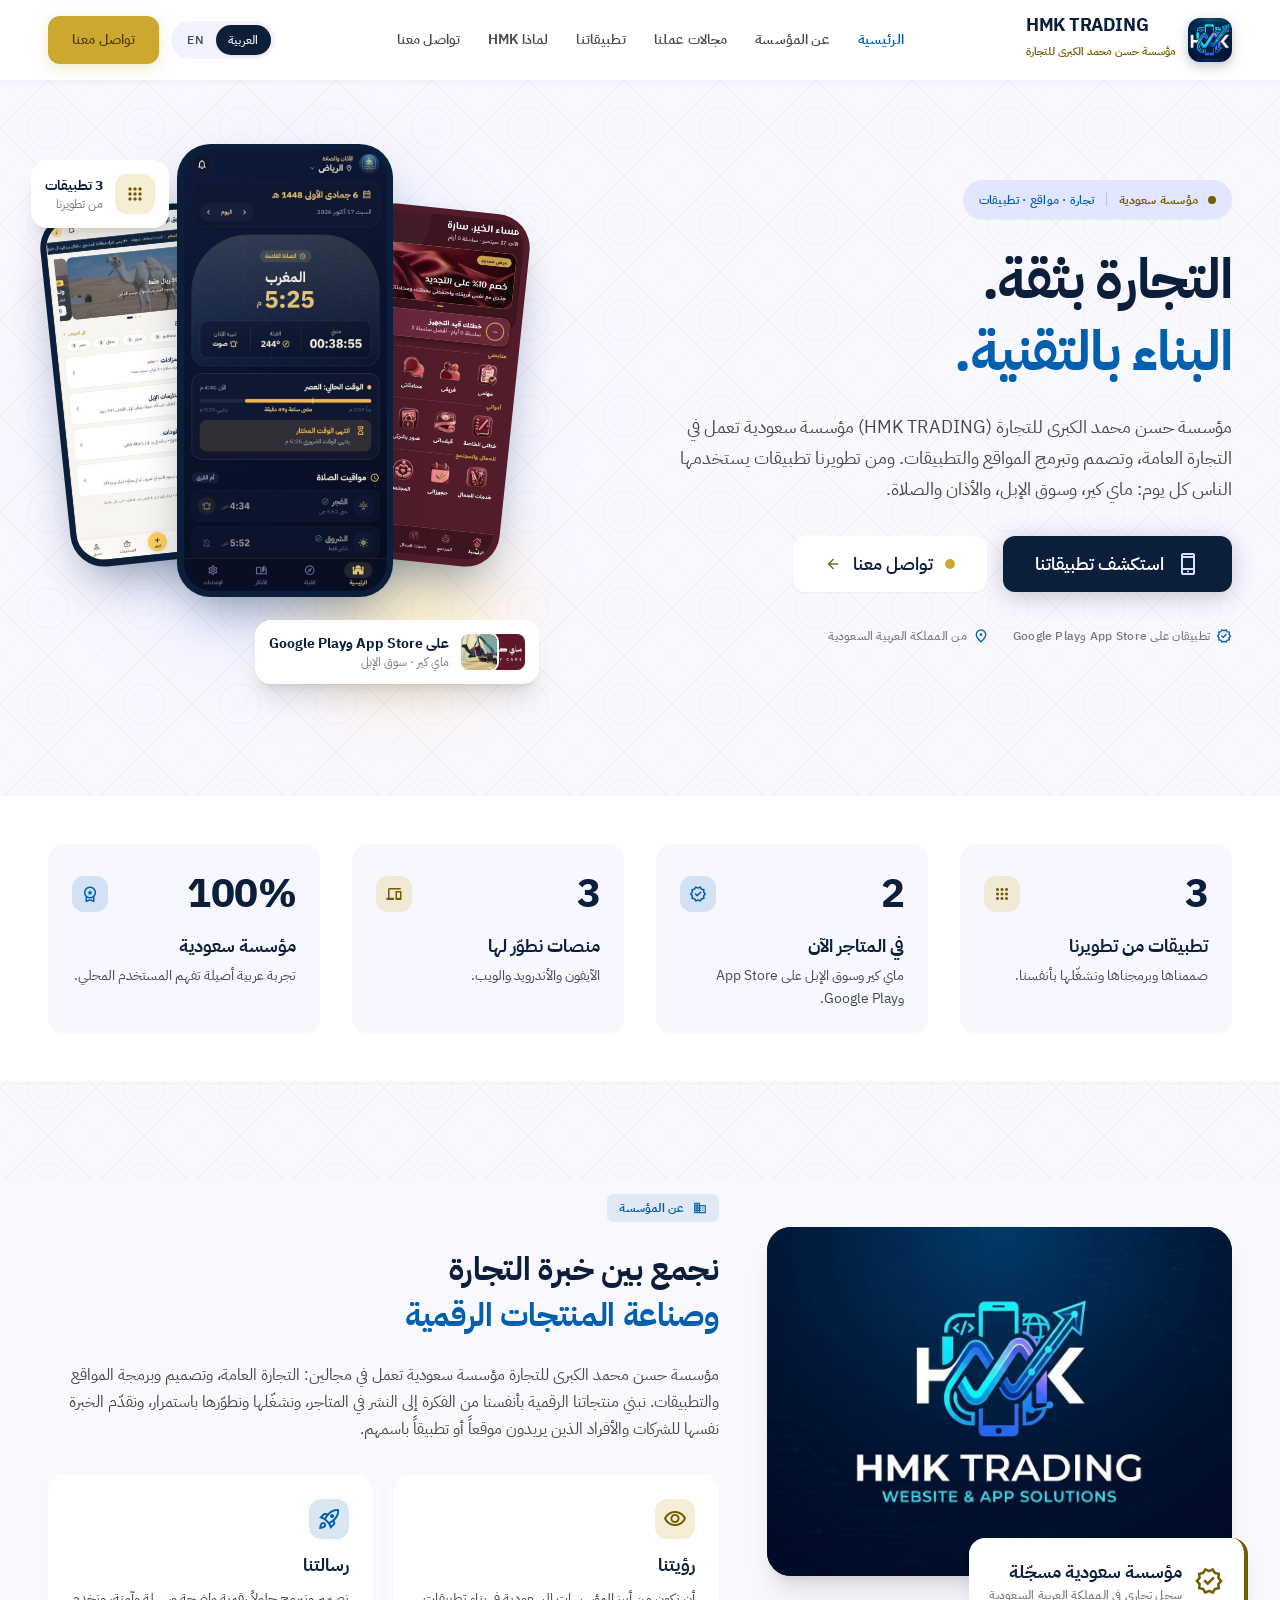
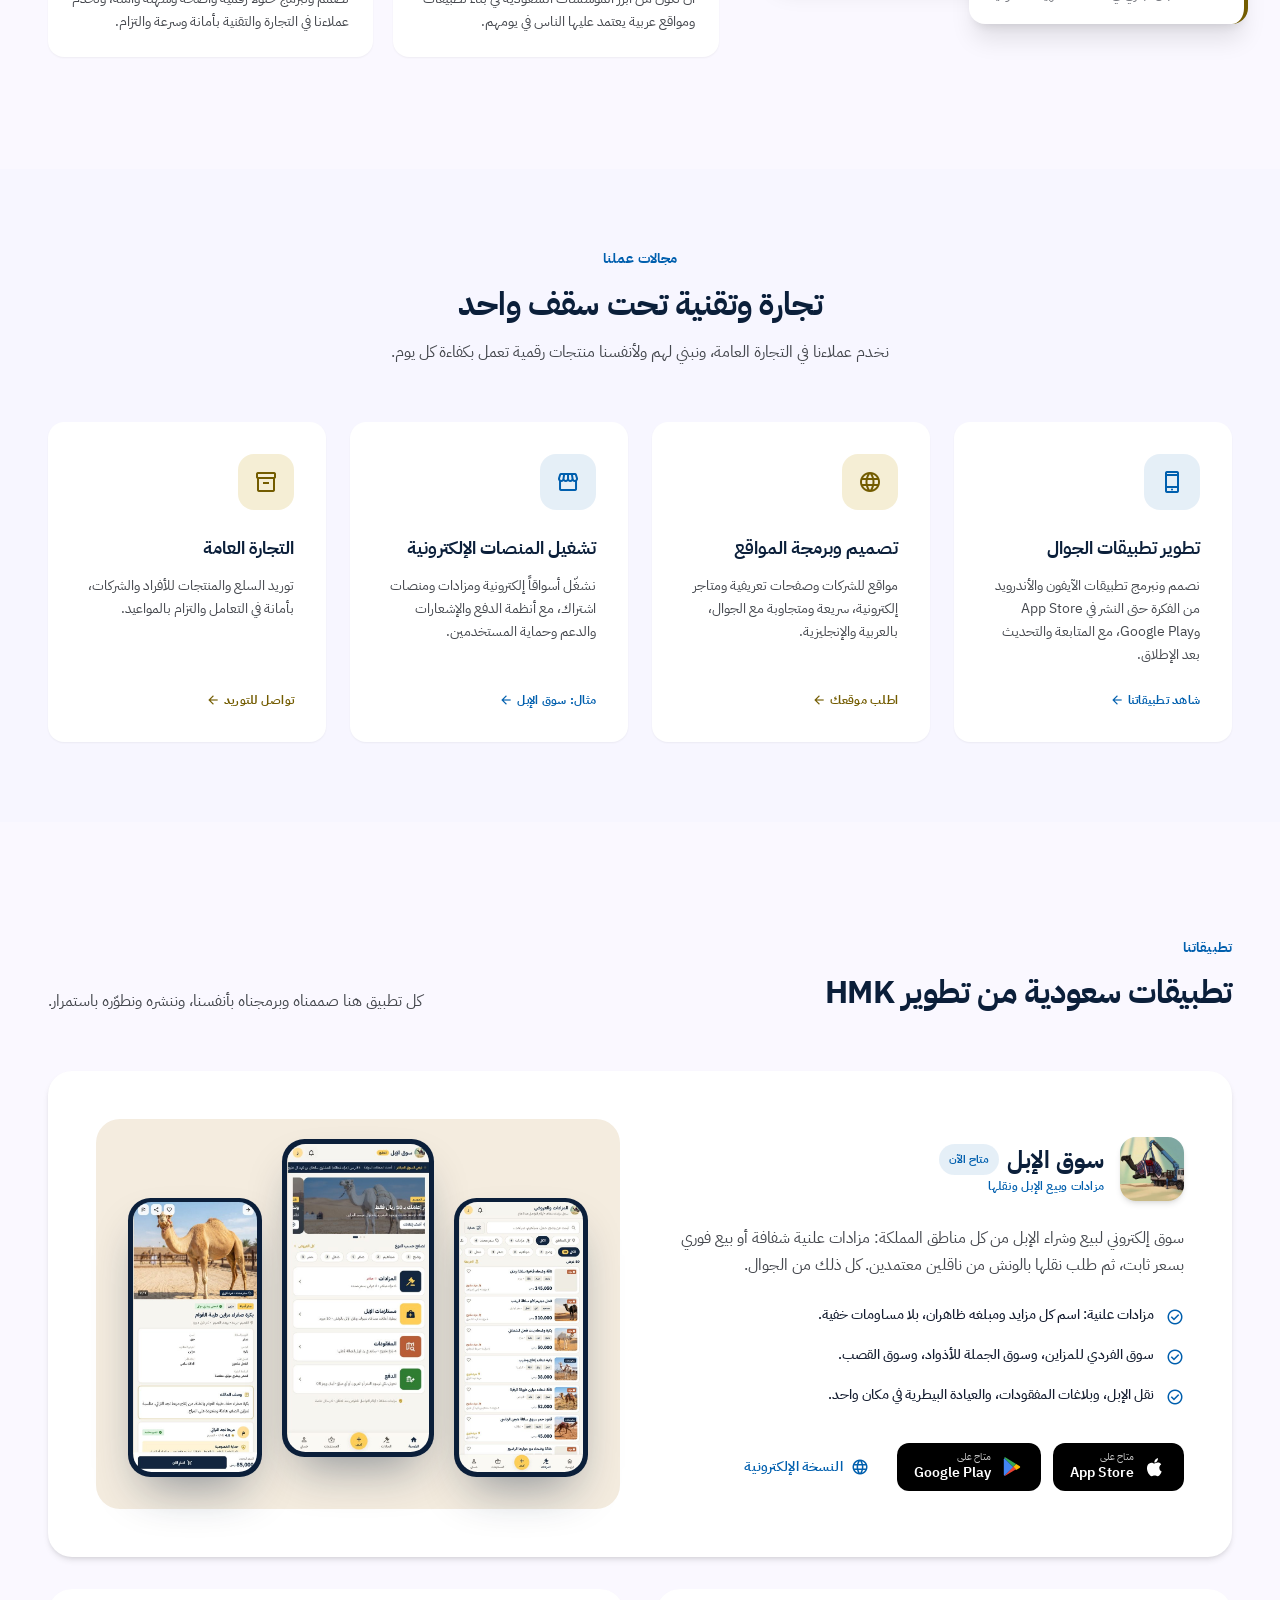
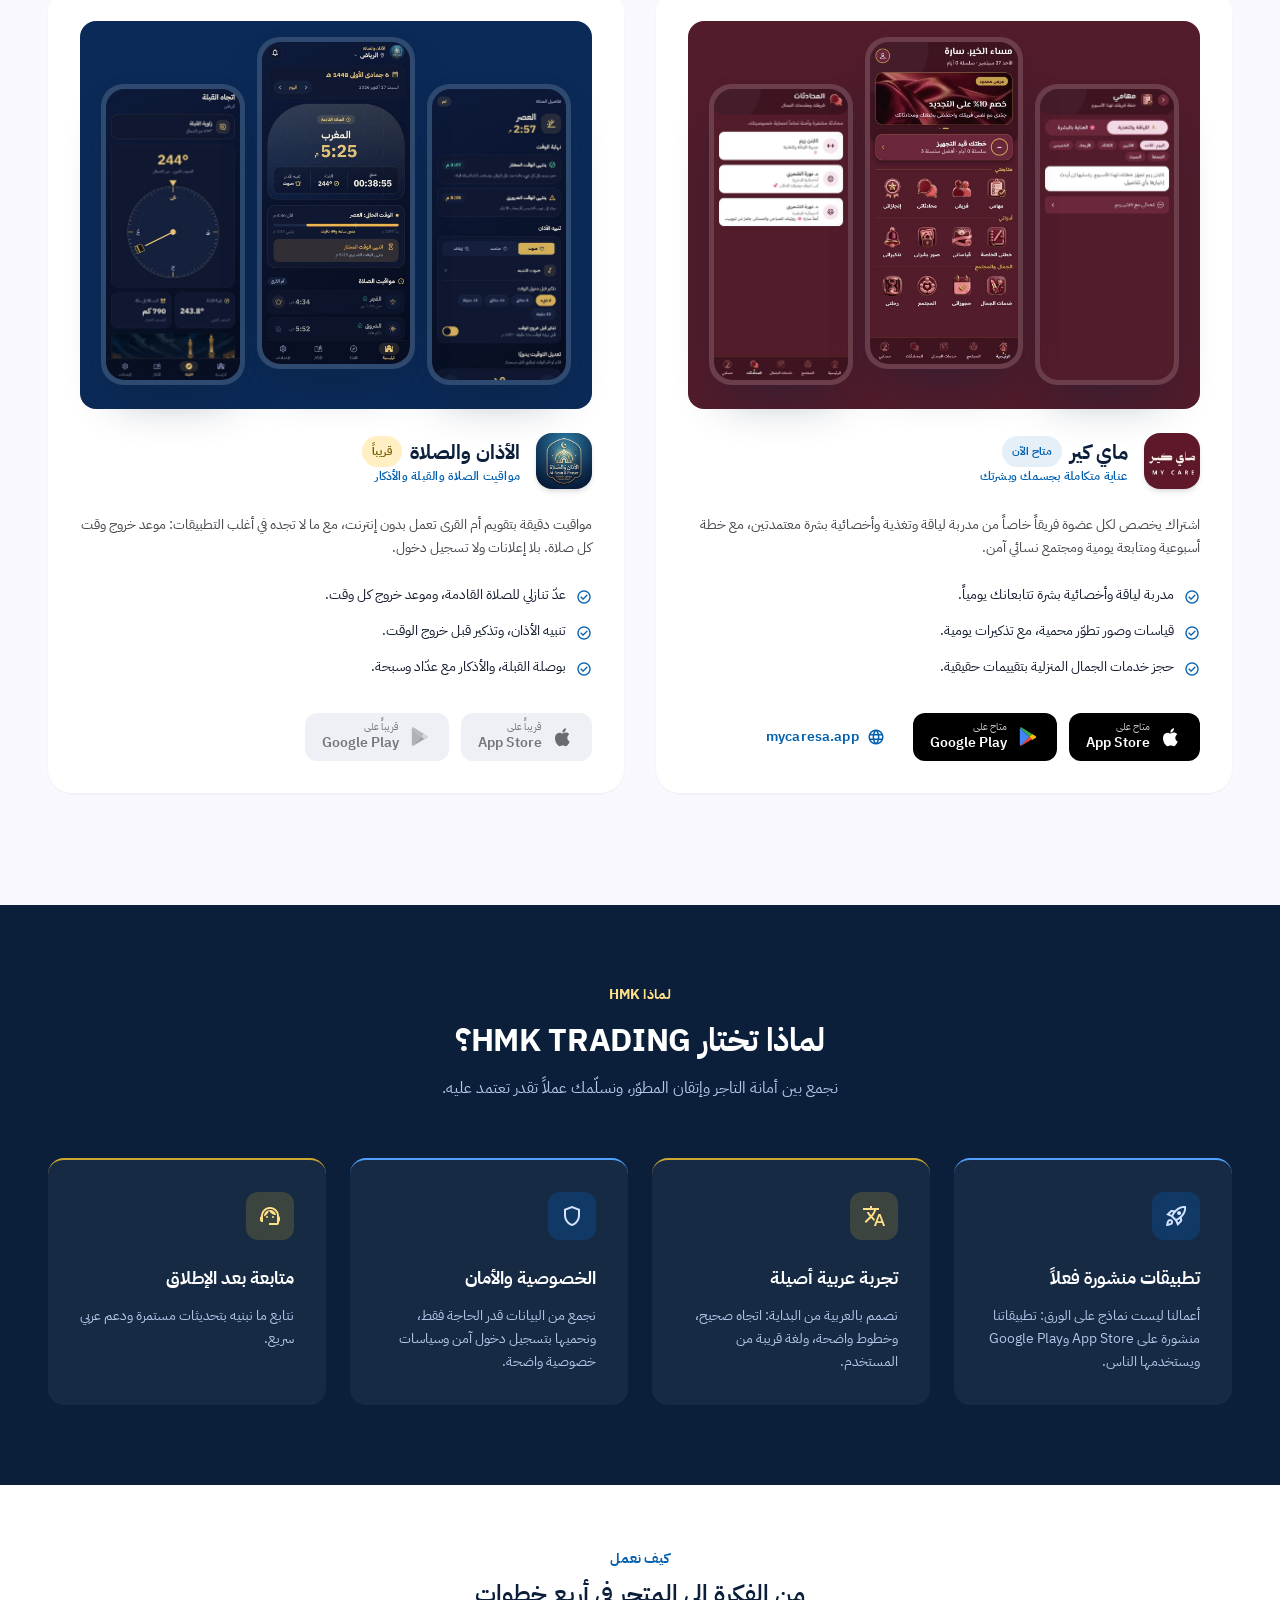
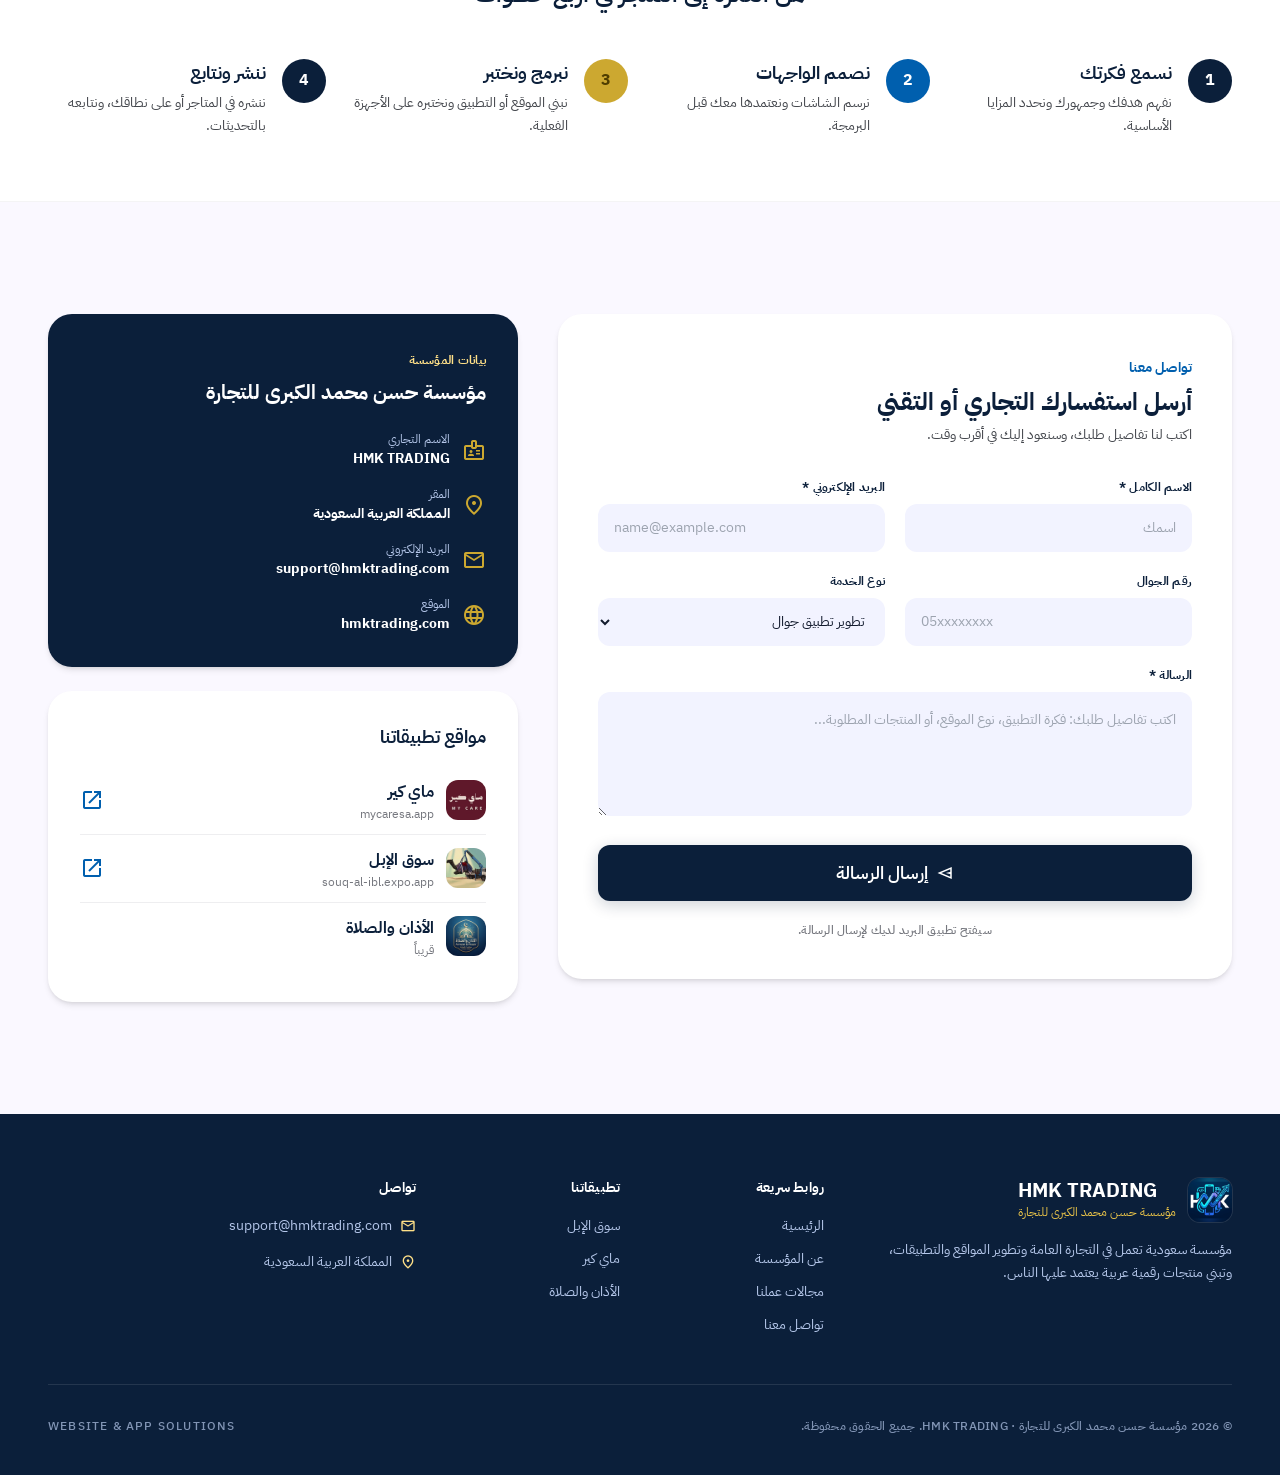
==== commit f8ebab11: "Link MY CARE and Souq Al-Ibl to Google Play Both apps are now live on Google Play, so their store bu" ====
--- a/index.html
+++ b/index.html
@@ -138,7 +138,7 @@
         <div class="pt-2 flex flex-wrap items-center gap-x-6 gap-y-2 text-label-sm text-outline">
           <span class="flex items-center gap-1.5">
             <span class="material-symbols-outlined text-secondary text-base" aria-hidden="true">verified</span>
-            <span data-en="2 apps live on the App Store">تطبيقان متاحان على App Store</span>
+            <span data-en="2 apps on the App Store &amp; Google Play">تطبيقان على App Store وGoogle Play</span>
           </span>
           <span class="flex items-center gap-1.5">
             <span class="material-symbols-outlined text-secondary text-base" aria-hidden="true">location_on</span>
@@ -176,7 +176,7 @@
               <img src="assets/apps/souq-icon.jpg" alt="" width="36" height="36" class="w-9 h-9 rounded-lg ring-2 ring-white" />
             </span>
             <span class="flex flex-col">
-              <span class="text-sm font-bold text-primary-container" data-en="Live on the App Store">متاح على App Store</span>
+              <span class="text-sm font-bold text-primary-container" data-en="On the App Store &amp; Google Play">على App Store وGoogle Play</span>
               <span class="text-xs text-outline" data-en="MY CARE · Souq Al-Ibl">ماي كير · سوق الإبل</span>
             </span>
           </div>
@@ -201,8 +201,8 @@
           <span class="text-headline-lg sm:text-headline-xl text-primary-container font-extrabold group-hover:text-secondary transition-colors" dir="ltr">2</span>
           <span class="w-9 h-9 rounded-xl bg-secondary/15 text-secondary flex items-center justify-center"><span class="material-symbols-outlined text-lg" aria-hidden="true">verified</span></span>
         </div>
-        <span class="text-title-md text-primary-container font-bold mb-1" data-en="Live on the App Store">على App Store الآن</span>
-        <p class="text-body-sm text-on-surface-variant" data-en="MY CARE and Souq Al-Ibl are ready to download.">ماي كير وسوق الإبل متاحان للتحميل.</p>
+        <span class="text-title-md text-primary-container font-bold mb-1" data-en="Live in the stores">في المتاجر الآن</span>
+        <p class="text-body-sm text-on-surface-variant" data-en="MY CARE and Souq Al-Ibl on the App Store and Google Play.">ماي كير وسوق الإبل على App Store وGoogle Play.</p>
       </div>
       <div class="reveal p-5 sm:p-6 rounded-2xl bg-surface-container-low/60 hover:bg-surface-container-low transition-all group flex flex-col">
         <div class="flex items-center justify-between mb-3">
@@ -358,10 +358,10 @@
               <svg viewBox="0 0 24 24" fill="#fff" aria-hidden="true"><path d="M16.37 12.6c0-2.4 2-3.56 2.08-3.62-1.13-1.66-2.9-1.88-3.52-1.9-1.5-.16-2.93.88-3.69.88-.77 0-1.94-.86-3.19-.84-1.64.03-3.15.95-4 2.42-1.7 2.95-.43 7.32 1.23 9.72.81 1.17 1.77 2.49 3.04 2.44 1.22-.05 1.68-.79 3.16-.79 1.47 0 1.89.79 3.18.77 1.31-.02 2.14-1.19 2.94-2.37.93-1.36 1.31-2.68 1.33-2.75-.03-.01-2.55-.98-2.56-3.96zM13.95 5.5c.67-.81 1.12-1.94 1-3.07-.97.04-2.14.65-2.83 1.46-.62.72-1.17 1.87-1.02 2.97 1.08.08 2.18-.55 2.85-1.36z"/></svg>
               <span class="flex flex-col leading-tight text-start"><span class="text-[10px] opacity-80" data-en="Available on the">متاح على</span><span class="text-sm font-semibold" dir="ltr">App Store</span></span>
             </a>
-            <span class="store-btn is-soon" aria-disabled="true">
+            <a class="store-btn" href="https://play.google.com/store/apps/details?id=com.souqalibl.app" target="_blank" rel="noopener">
               <svg viewBox="0 0 24 24" aria-hidden="true"><path fill="#34A853" d="M3.6 2.3 13 11.7l3.2-3.2L5 1.6c-.5-.3-1-.3-1.4-.1z"/><path fill="#FBBC04" d="m16.2 8.5-3.2 3.2 3.2 3.2 3.6-2.1c1-.6 1-1.6 0-2.2z"/><path fill="#EA4335" d="M3.6 21.1c.4.2.9.2 1.4-.1l11.2-6.9-3.2-3.2z"/><path fill="#4285F4" d="M3.6 2.3c-.4.3-.6.7-.6 1.3v16.2c0 .6.2 1 .6 1.3L13 11.7z"/></svg>
-              <span class="flex flex-col leading-tight text-start"><span class="text-[10px]" data-en="Coming soon to">قريباً على</span><span class="text-sm font-semibold" dir="ltr">Google Play</span></span>
-            </span>
+              <span class="flex flex-col leading-tight text-start"><span class="text-[10px] opacity-80" data-en="Get it on">متاح على</span><span class="text-sm font-semibold" dir="ltr">Google Play</span></span>
+            </a>
             <a class="inline-flex items-center gap-2 h-12 px-4 rounded-xl text-label-md text-secondary hover:bg-secondary/10 transition-colors" href="https://souq-al-ibl.expo.app" target="_blank" rel="noopener">
               <span class="material-symbols-outlined text-lg" aria-hidden="true">language</span>
               <span data-en="Web version">النسخة الإلكترونية</span>
@@ -407,10 +407,10 @@
             <svg viewBox="0 0 24 24" fill="#fff" aria-hidden="true"><path d="M16.37 12.6c0-2.4 2-3.56 2.08-3.62-1.13-1.66-2.9-1.88-3.52-1.9-1.5-.16-2.93.88-3.69.88-.77 0-1.94-.86-3.19-.84-1.64.03-3.15.95-4 2.42-1.7 2.95-.43 7.32 1.23 9.72.81 1.17 1.77 2.49 3.04 2.44 1.22-.05 1.68-.79 3.16-.79 1.47 0 1.89.79 3.18.77 1.31-.02 2.14-1.19 2.94-2.37.93-1.36 1.31-2.68 1.33-2.75-.03-.01-2.55-.98-2.56-3.96zM13.95 5.5c.67-.81 1.12-1.94 1-3.07-.97.04-2.14.65-2.83 1.46-.62.72-1.17 1.87-1.02 2.97 1.08.08 2.18-.55 2.85-1.36z"/></svg>
             <span class="flex flex-col leading-tight text-start"><span class="text-[10px] opacity-80" data-en="Available on the">متاح على</span><span class="text-sm font-semibold" dir="ltr">App Store</span></span>
           </a>
-          <span class="store-btn is-soon" aria-disabled="true">
-            <svg viewBox="0 0 24 24" aria-hidden="true"><path fill="#34A853" d="M3.6 2.3 13 11.7l3.2-3.2L5 1.6c-.5-.3-1-.3-1.4-.1z"/><path fill="#FBBC04" d="m16.2 8.5-3.2 3.2 3.2 3.2 3.6-2.1c1-.6 1-1.6 0-2.2z"/><path fill="#EA4335" d="M3.6 21.1c.4.2.9.2 1.4-.1l11.2-6.9-3.2-3.2z"/><path fill="#4285F4" d="M3.6 2.3c-.4.3-.6.7-.6 1.3v16.2c0 .6.2 1 .6 1.3L13 11.7z"/></svg>
-            <span class="flex flex-col leading-tight text-start"><span class="text-[10px]" data-en="Coming soon to">قريباً على</span><span class="text-sm font-semibold" dir="ltr">Google Play</span></span>
-          </span>
+          <a class="store-btn" href="https://play.google.com/store/apps/details?id=com.ndocare.app" target="_blank" rel="noopener">
+              <svg viewBox="0 0 24 24" aria-hidden="true"><path fill="#34A853" d="M3.6 2.3 13 11.7l3.2-3.2L5 1.6c-.5-.3-1-.3-1.4-.1z"/><path fill="#FBBC04" d="m16.2 8.5-3.2 3.2 3.2 3.2 3.6-2.1c1-.6 1-1.6 0-2.2z"/><path fill="#EA4335" d="M3.6 21.1c.4.2.9.2 1.4-.1l11.2-6.9-3.2-3.2z"/><path fill="#4285F4" d="M3.6 2.3c-.4.3-.6.7-.6 1.3v16.2c0 .6.2 1 .6 1.3L13 11.7z"/></svg>
+              <span class="flex flex-col leading-tight text-start"><span class="text-[10px] opacity-80" data-en="Get it on">متاح على</span><span class="text-sm font-semibold" dir="ltr">Google Play</span></span>
+            </a>
           <a class="inline-flex items-center gap-2 h-12 px-4 rounded-xl text-label-md text-secondary hover:bg-secondary/10 transition-colors" href="https://mycaresa.app" target="_blank" rel="noopener">
             <span class="material-symbols-outlined text-lg" aria-hidden="true">language</span>
             <span dir="ltr">mycaresa.app</span>
@@ -468,7 +468,7 @@
       <div class="reveal bg-white/5 p-8 rounded-2xl border-t-2 border-secondary-container hover:bg-white/10 transition-all">
         <span class="w-12 h-12 rounded-xl bg-secondary/30 text-secondary-fixed flex items-center justify-center mb-6"><span class="material-symbols-outlined text-2xl" aria-hidden="true">rocket_launch</span></span>
         <h3 class="text-title-md font-bold mb-3" data-en="Apps that actually ship">تطبيقات منشورة فعلاً</h3>
-        <p class="text-body-sm text-inverse-primary" data-en="Our work isn't mockups: our apps are on the App Store and in people's hands.">أعمالنا ليست نماذج على الورق: تطبيقاتنا منشورة على App Store ويستخدمها الناس.</p>
+        <p class="text-body-sm text-inverse-primary" data-en="Our work isn't mockups: our apps are on the App Store and Google Play, in people's hands.">أعمالنا ليست نماذج على الورق: تطبيقاتنا منشورة على App Store وGoogle Play ويستخدمها الناس.</p>
       </div>
       <div class="reveal bg-white/5 p-8 rounded-2xl border-t-2 border-tertiary-container hover:bg-white/10 transition-all">
         <span class="w-12 h-12 rounded-xl bg-tertiary-container/20 text-tertiary-fixed flex items-center justify-center mb-6"><span class="material-symbols-outlined text-2xl" aria-hidden="true">translate</span></span>
